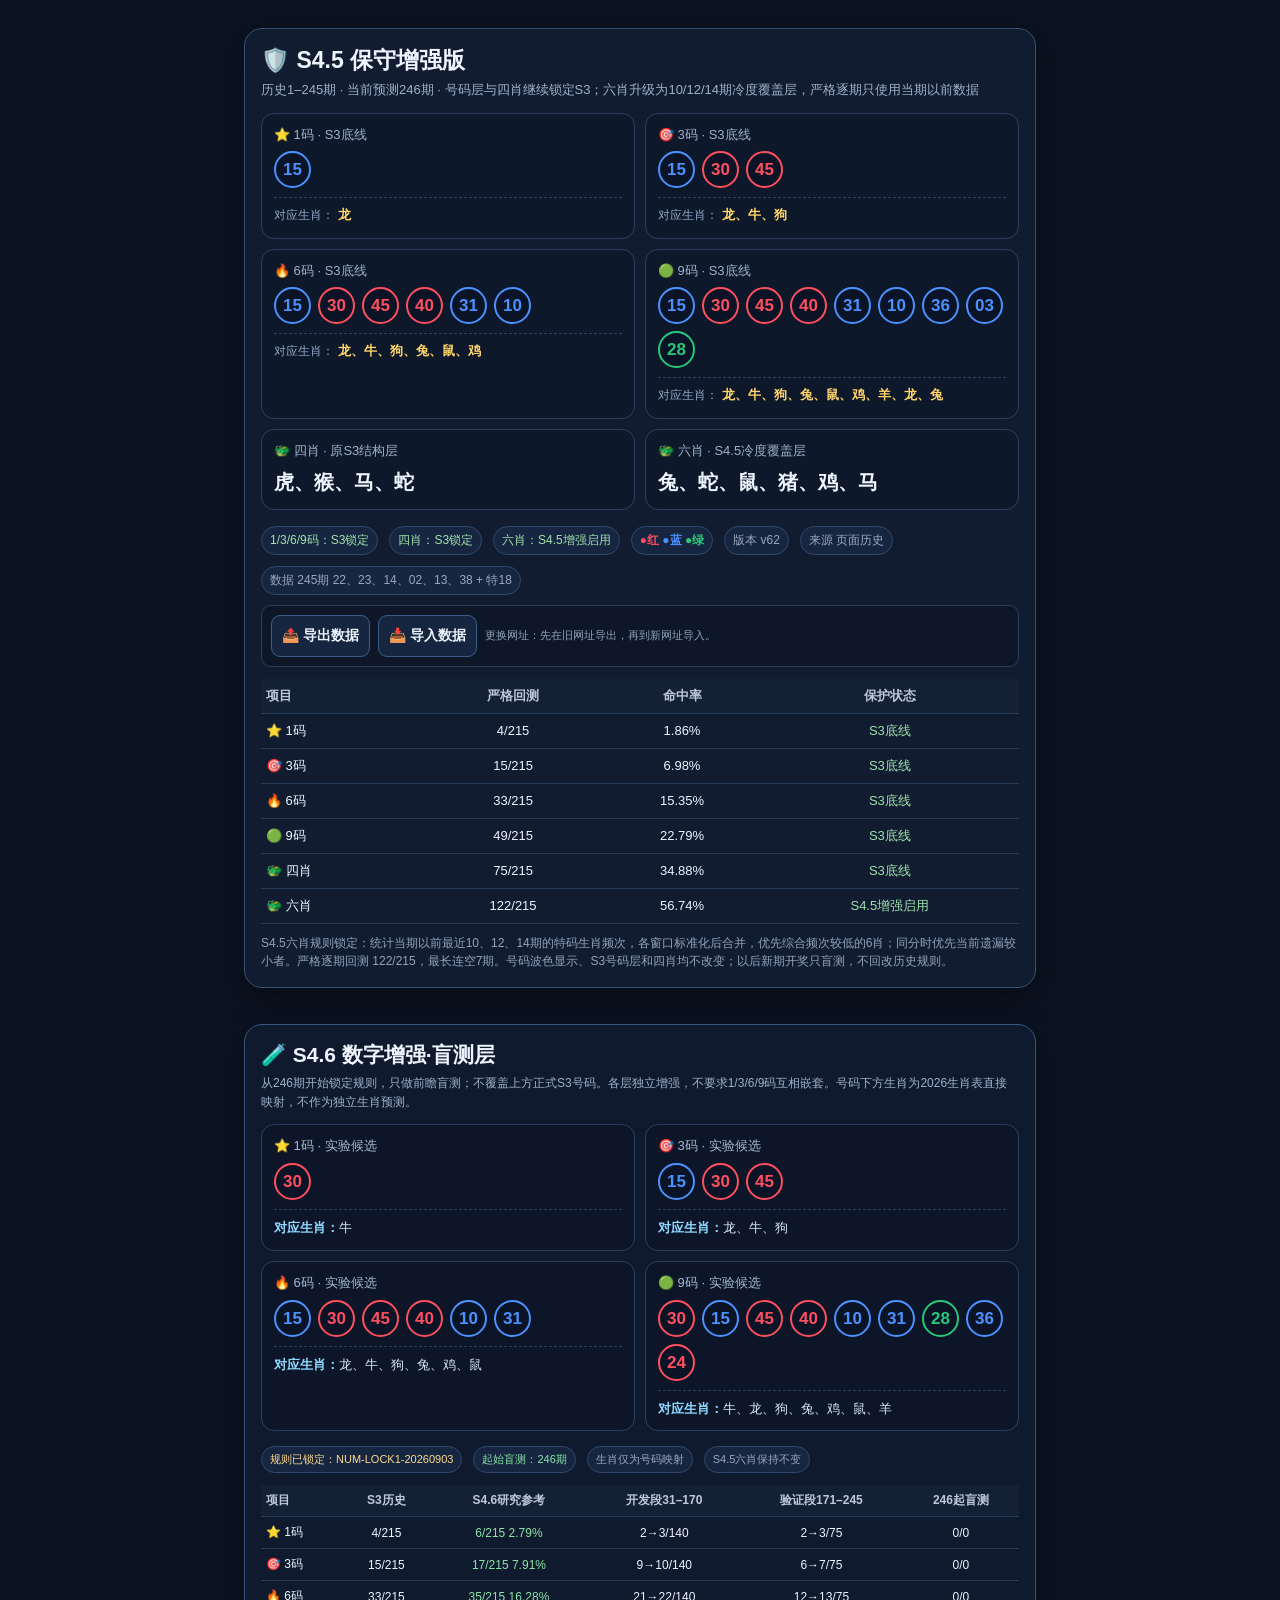
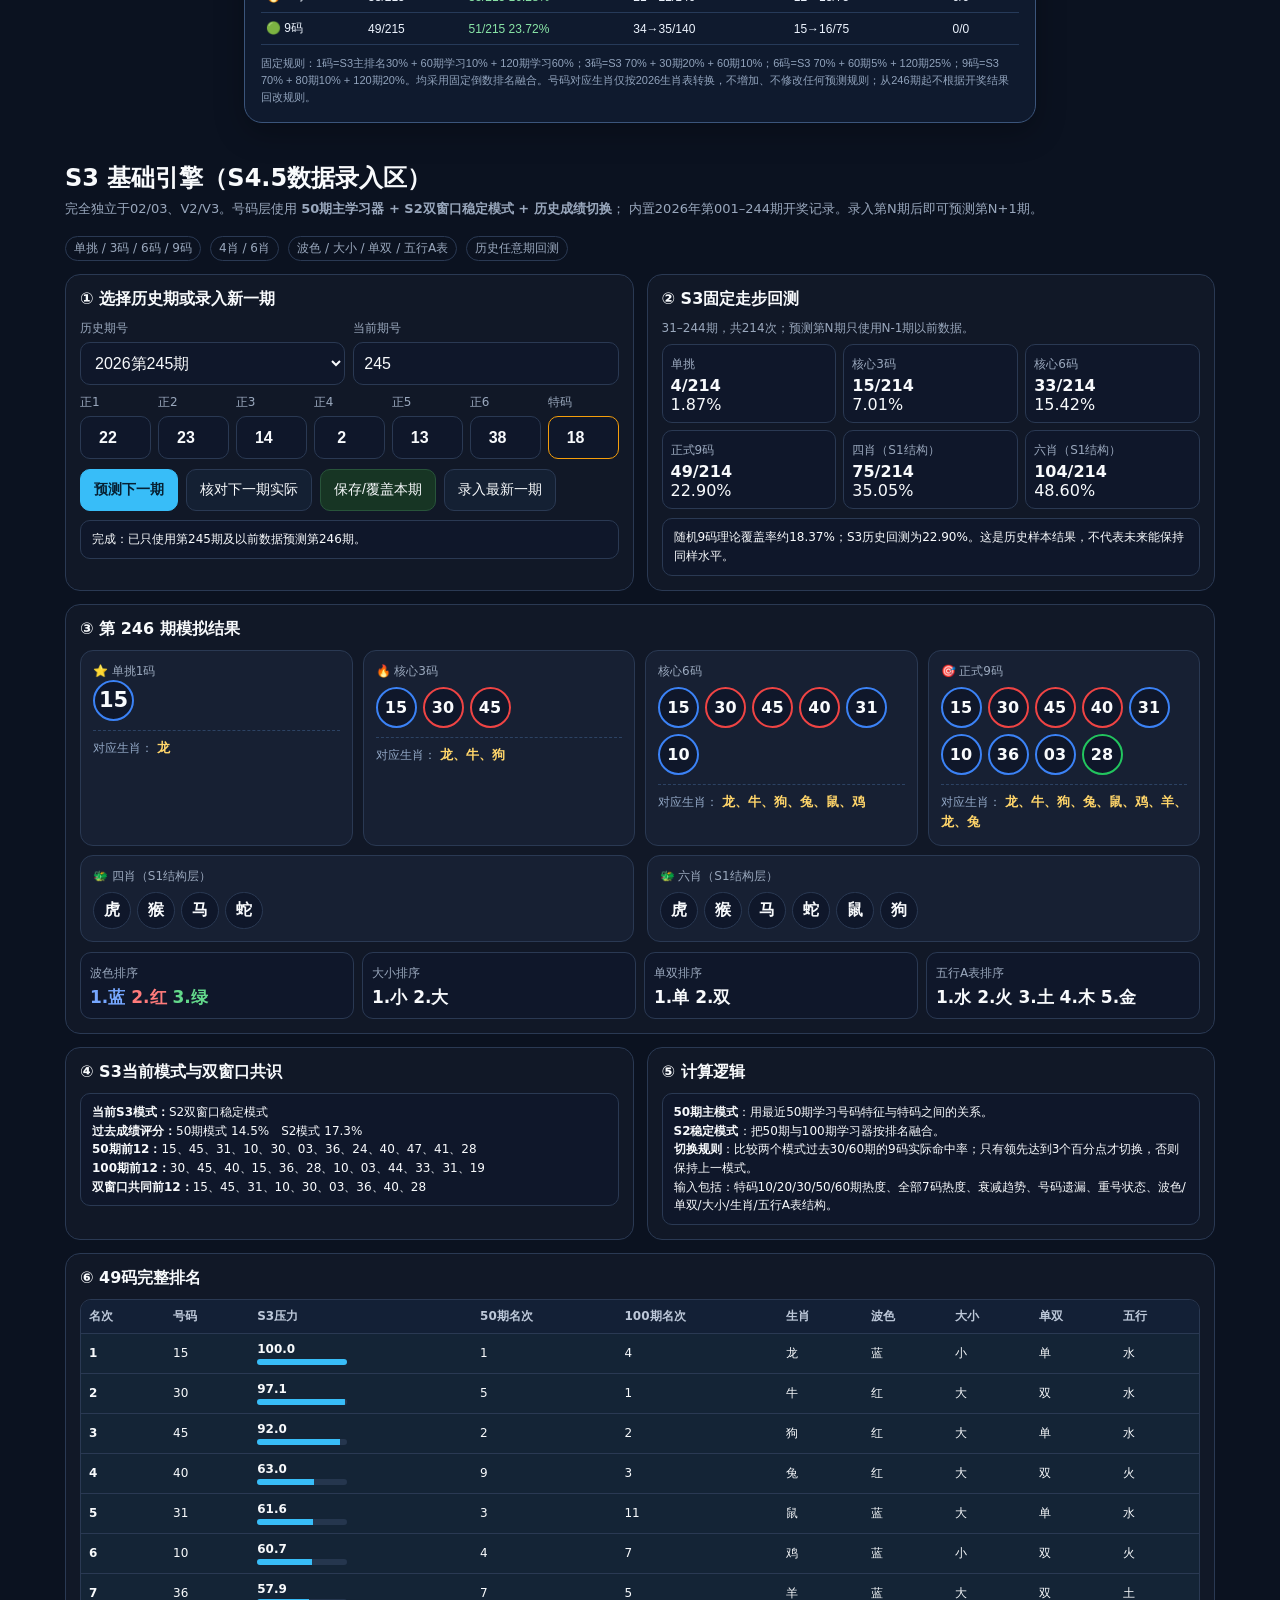
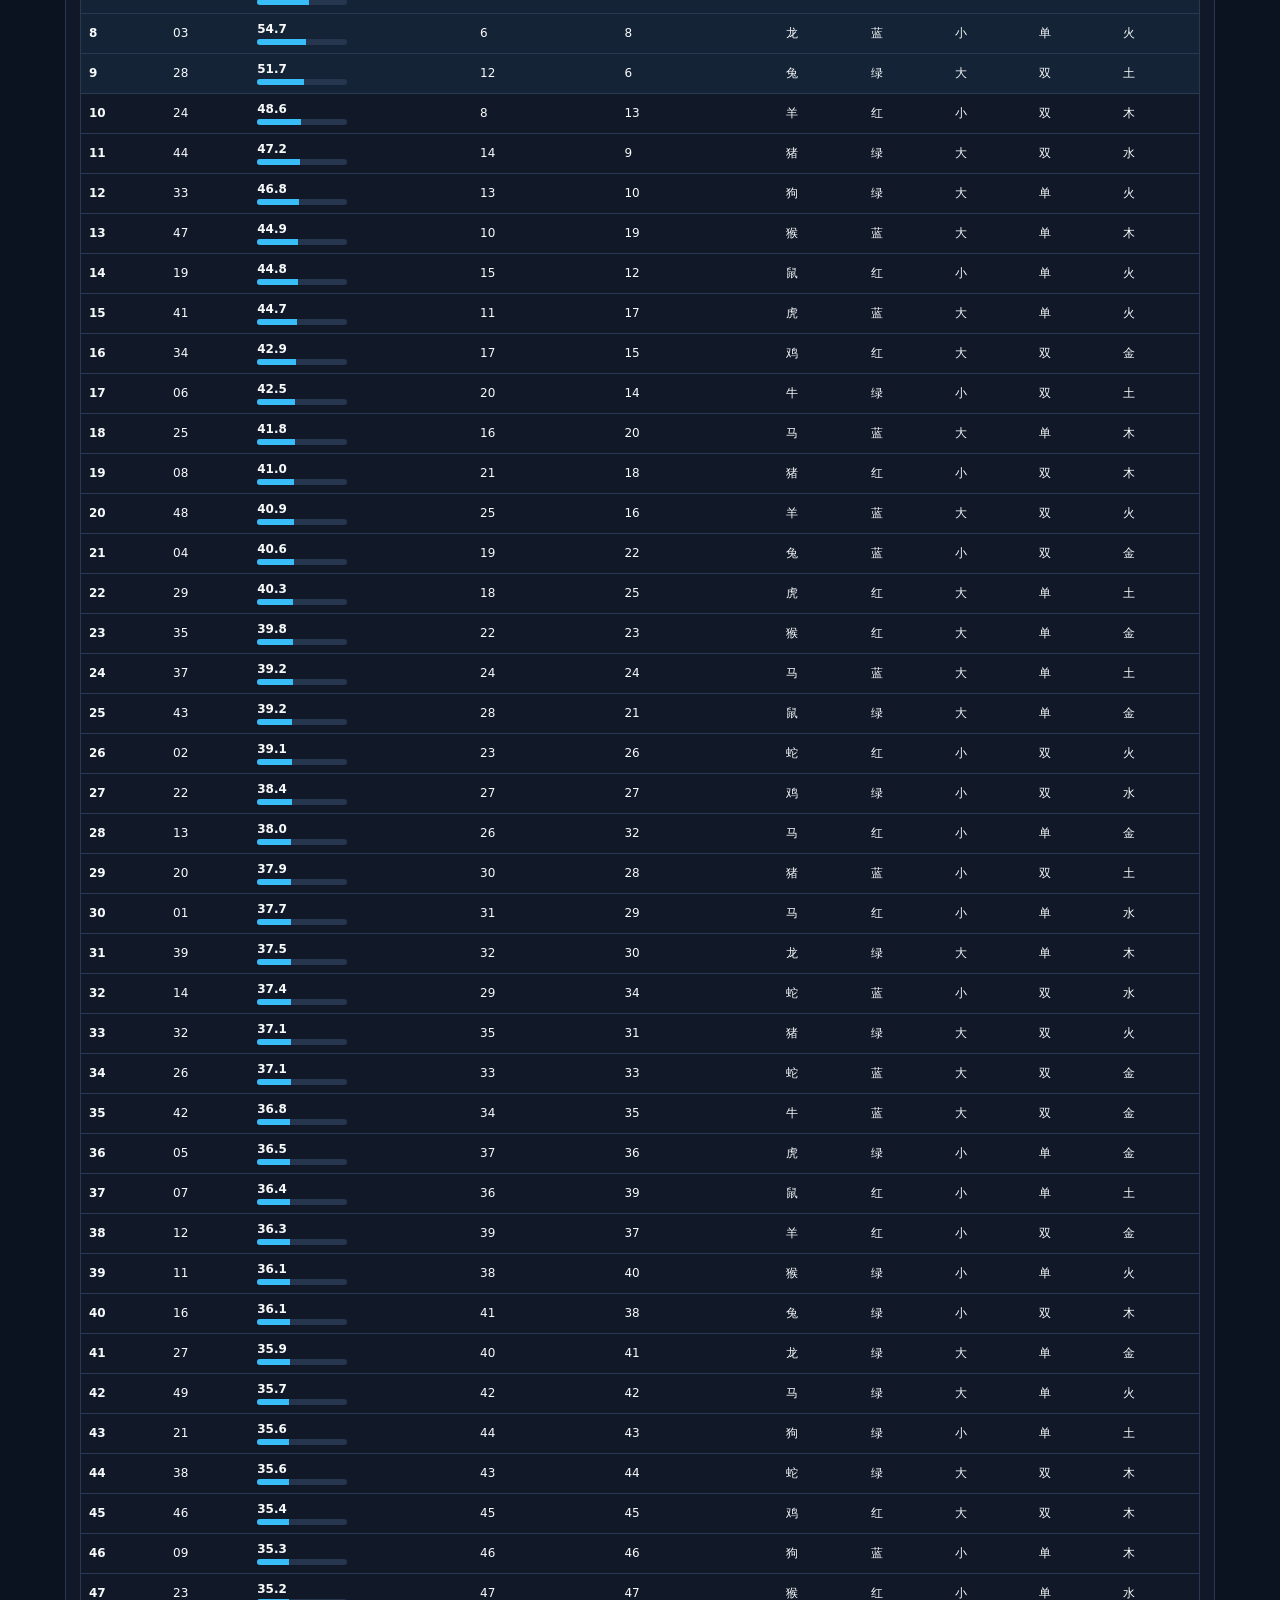
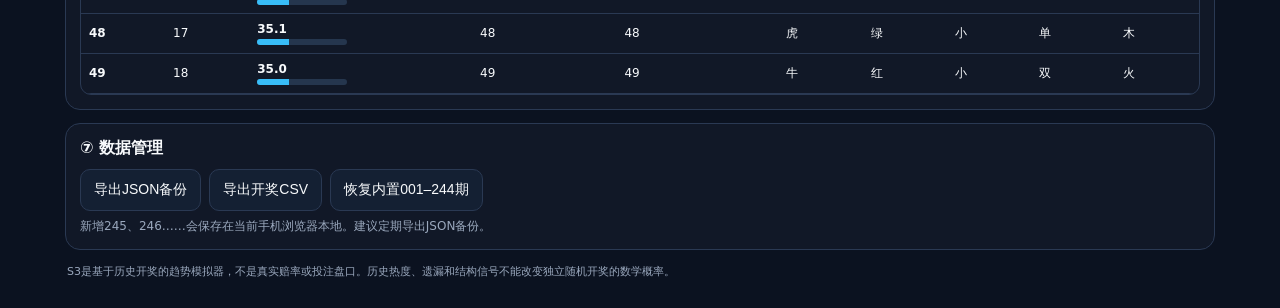
==== index.html @ 06ac4867 "Update index.html" ====
<!doctype html>
<html lang="zh-CN">
<head>
  <meta charset="utf-8">
  <meta name="viewport" content="width=device-width,initial-scale=1,viewport-fit=cover">
  <meta name="theme-color" content="#0b1220">
  <meta name="robots" content="noindex,nofollow,noarchive,nosnippet,noimageindex">
  <meta name="referrer" content="no-referrer">

  <meta http-equiv="Content-Security-Policy"
    content="default-src 'self';
    script-src 'self' 'unsafe-inline' https://cdn.jsdelivr.net;
    connect-src 'self' https://cdn.jsdelivr.net;
    style-src 'self' 'unsafe-inline';
    img-src 'self' data:;
    font-src 'self' data:;
    object-src 'none';
    base-uri 'none';
    form-action 'self';
    upgrade-insecure-requests">

  <title>808 S4.6</title>

  <style>
    body{
      margin:0;
      background:#0b1220;
      color:#fff;
      font-family:-apple-system,system-ui,sans-serif;
      display:grid;
      place-items:center;
      min-height:100vh
    }

    .box{
      text-align:center;
      padding:24px
    }

    small{
      color:#9aa8bd
    }
  </style>
</head>

<body>

<div class="box">
  <b>808 S4.6 正在加载…</b>
  <br>
  <small>S4.5六肖保持锁定；S4.6数字增强层从246期开始独立盲测</small>
</div>

<script>
(async()=>{

  try{

    /* ===== 当前版本 ===== */
    window.__S44_BUILD='v62';


    /* ===== 读取 S3 历史主体 ===== */
    let b64='';

    for(let i=0;i<5;i++){
      b64 += await (
        await fetch('./p'+i+'.txt?v=62')
      ).text();
    }


    const bin=atob(b64.trim());

    const u=new Uint8Array(bin.length);

    for(let i=0;i<bin.length;i++){
      u[i]=bin.charCodeAt(i);
    }


    let html;


    /* ===== 解压主体 ===== */
    if('DecompressionStream' in window){

      const ds=new DecompressionStream('gzip');

      html=await new Response(
        new Blob([u]).stream().pipeThrough(ds)
      ).text();

    }else{

      await new Promise((ok,fail)=>{

        const s=document.createElement('script');

        s.src='https://cdn.jsdelivr.net/npm/pako@2.1.0/dist/pako.min.js';

        s.onload=ok;
        s.onerror=fail;

        document.head.appendChild(s);

      });

      html=new TextDecoder().decode(
        window.pako.ungzip(u)
      );
    }



    /* ===== 修正第245期内置数据 ===== */
    const mark='const BUILTIN = ';

    const a=html.indexOf(mark);

    if(a>=0){

      const b=html.indexOf(';',a);

      if(b>a){

        try{

          let arr=JSON.parse(
            html.slice(
              a+mark.length,
              b
            )
          );


          arr=arr.filter(
            x=>x.period!==245
          );


          arr.push({
            period:245,
            regular:[
              22,
              23,
              14,
              2,
              13,
              38
            ],
            special:18
          });


          arr.sort(
            (x,y)=>x.period-y.period
          );


          html=
            html.slice(
              0,
              a+mark.length
            )
            +
            JSON.stringify(arr)
            +
            html.slice(b);


        }catch(_){}

      }

    }



    /* ===== 安全页面设置 ===== */
    const sec=
      '<meta name="robots" content="noindex,nofollow,noarchive,nosnippet,noimageindex">'
      +
      '<meta name="referrer" content="no-referrer">'
      +
      '<meta http-equiv="Content-Security-Policy" content="default-src \'self\'; script-src \'self\' \'unsafe-inline\' https://cdn.jsdelivr.net; connect-src \'self\' https://cdn.jsdelivr.net; style-src \'self\' \'unsafe-inline\'; img-src \'self\' data:; font-src \'self\' data:; object-src \'none\'; base-uri \'none\'; form-action \'self\'; upgrade-insecure-requests">';


    html=html.replace(
      /<head([^>]*)>/i,
      '<head$1>'+sec
    );



    /* ===== 本地数据版本 ===== */
    html=html.replaceAll(
      'standalone_s3_draws_v1',
      'standalone_s3_draws_v2'
    );



    /* ===== 网页标题 ===== */
    html=html.replace(
      /<title>[^<]*<\/title>/i,
      '<title>808 S4.6</title>'
    );



    /* ===== 加载 S4 系列模块 ===== */

    let core=await (
      await fetch('./s42.js?v=62')
    ).text();


    core=core.replace(
      'setTimeout(render,450);setInterval(watch,1800);',
      ''
    );


    const addon43=await (
      await fetch('./s43.js?v=62')
    ).text();


    const addonState=await (
      await fetch('./s44state.js?v=62')
    ).text();


    const addon44=await (
      await fetch('./s44simple.js?v=62')
    ).text();


    const addon45=await (
      await fetch('./s45.js?v=62')
    ).text();


    const addon46=await (
      await fetch('./s46.js?v=62')
    ).text();


    const addonM=await (
      await fetch('./runtime-migrate.js?v=62')
    ).text();


    const addonTitle=await (
      await fetch('./title808.js?v=62')
    ).text();



    /* ===== 注入 S4.3 / S4.4 / S4.5 / S4.6 ===== */
    const cj=core.lastIndexOf('})();');

    if(cj<0){
      throw new Error(
        '找不到S4核心结束位置'
      );
    }


    core=
      core.slice(0,cj)
      +
      '\n'
      +
      addon43
      +
      '\n'
      +
      addonState
      +
      '\n'
      +
      addon44
      +
      '\n'
      +
      addon45
      +
      '\n'
      +
      addon46
      +
      '\n'
      +
      addonM
      +
      '\n'
      +
      addonTitle
      +
      '\n'
      +
      core.slice(cj);



    /* ===== 注入到 S3 主体 ===== */
    const cut=html.lastIndexOf('})();');

    if(cut<0){
      throw new Error(
        '找不到S3计算核心结束位置'
      );
    }


    html=
      html.slice(0,cut)
      +
      '\n'
      +
      core
      +
      '\n'
      +
      html.slice(cut);



    /* ===== 打开最终页面 ===== */
    document.open();

    document.write(html);

    document.close();



  }catch(e){

    document.body.innerHTML=
      '<div class="box">'
      +
      '<b>加载失败</b>'
      +
      '<br>'
      +
      '<small>'
      +
      e.message
      +
      '</small>'
      +
      '</div>';

  }

})();
</script>

</body>
</html>
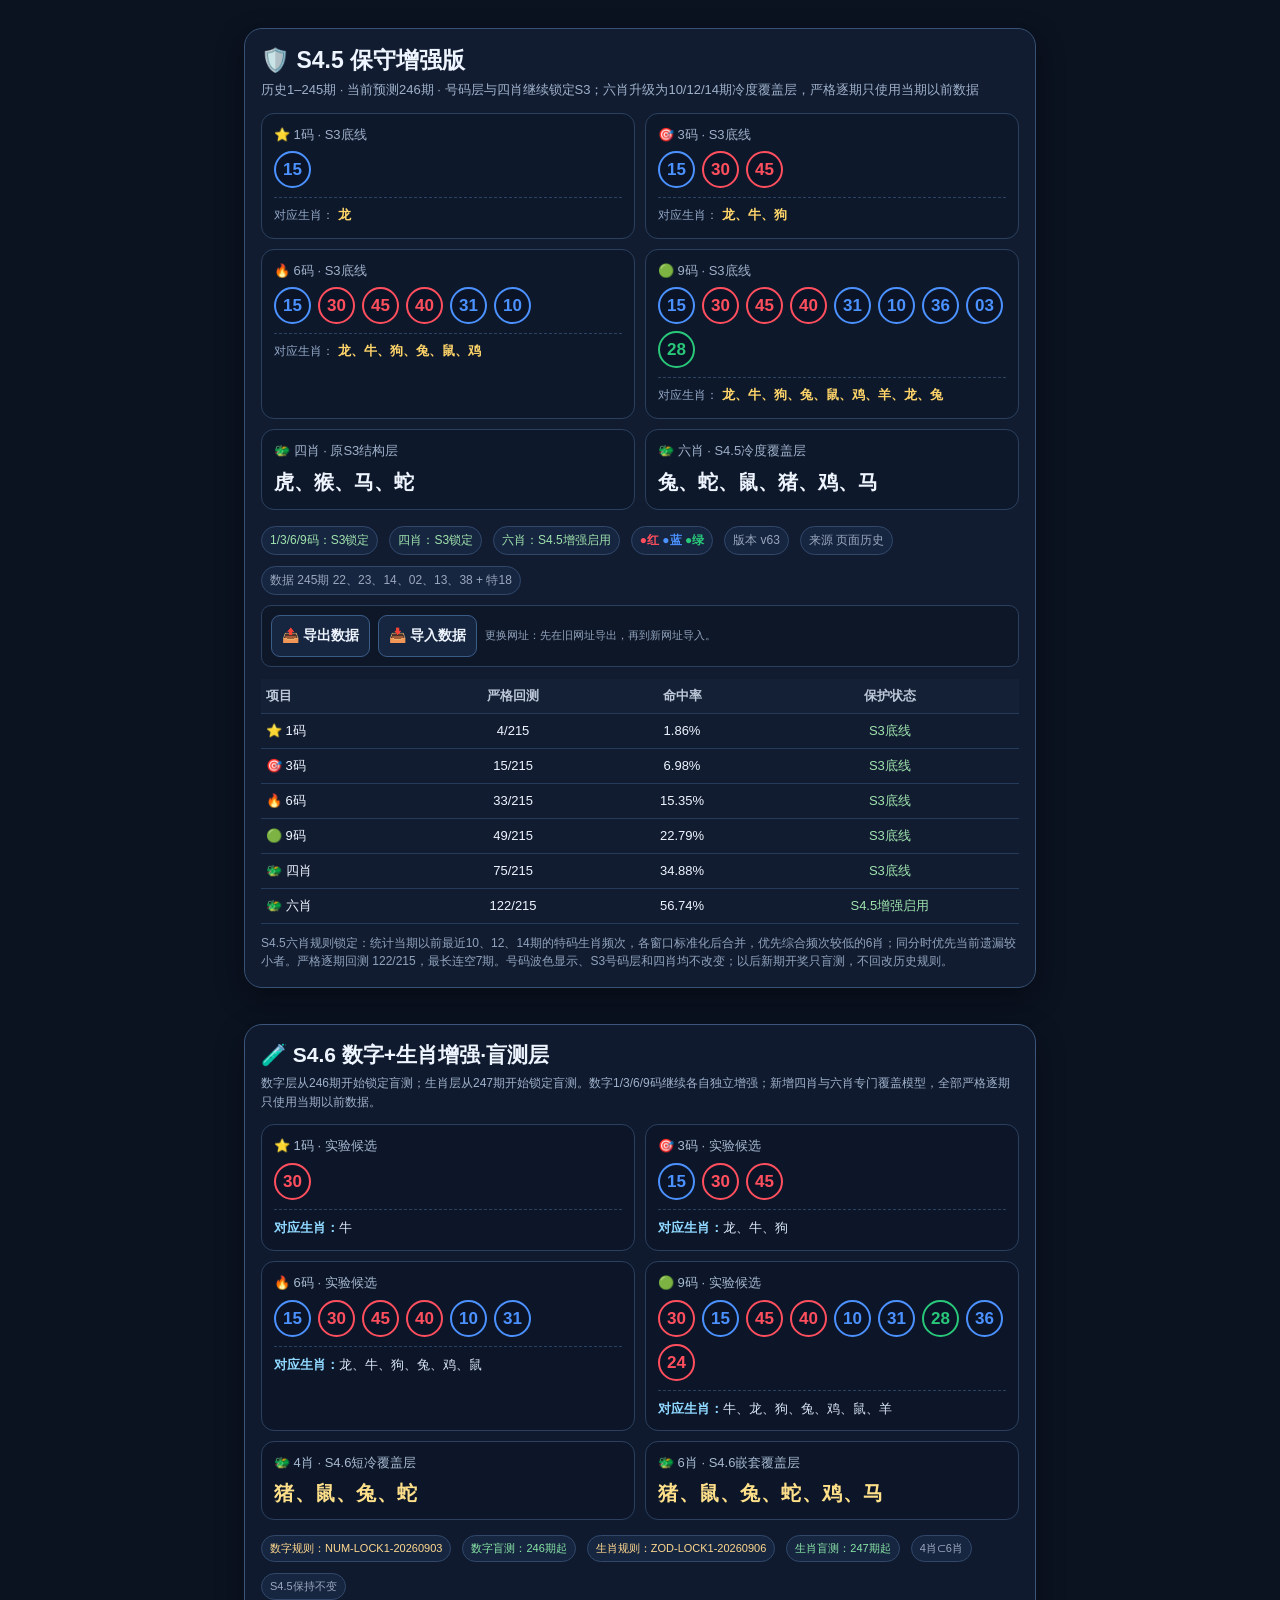
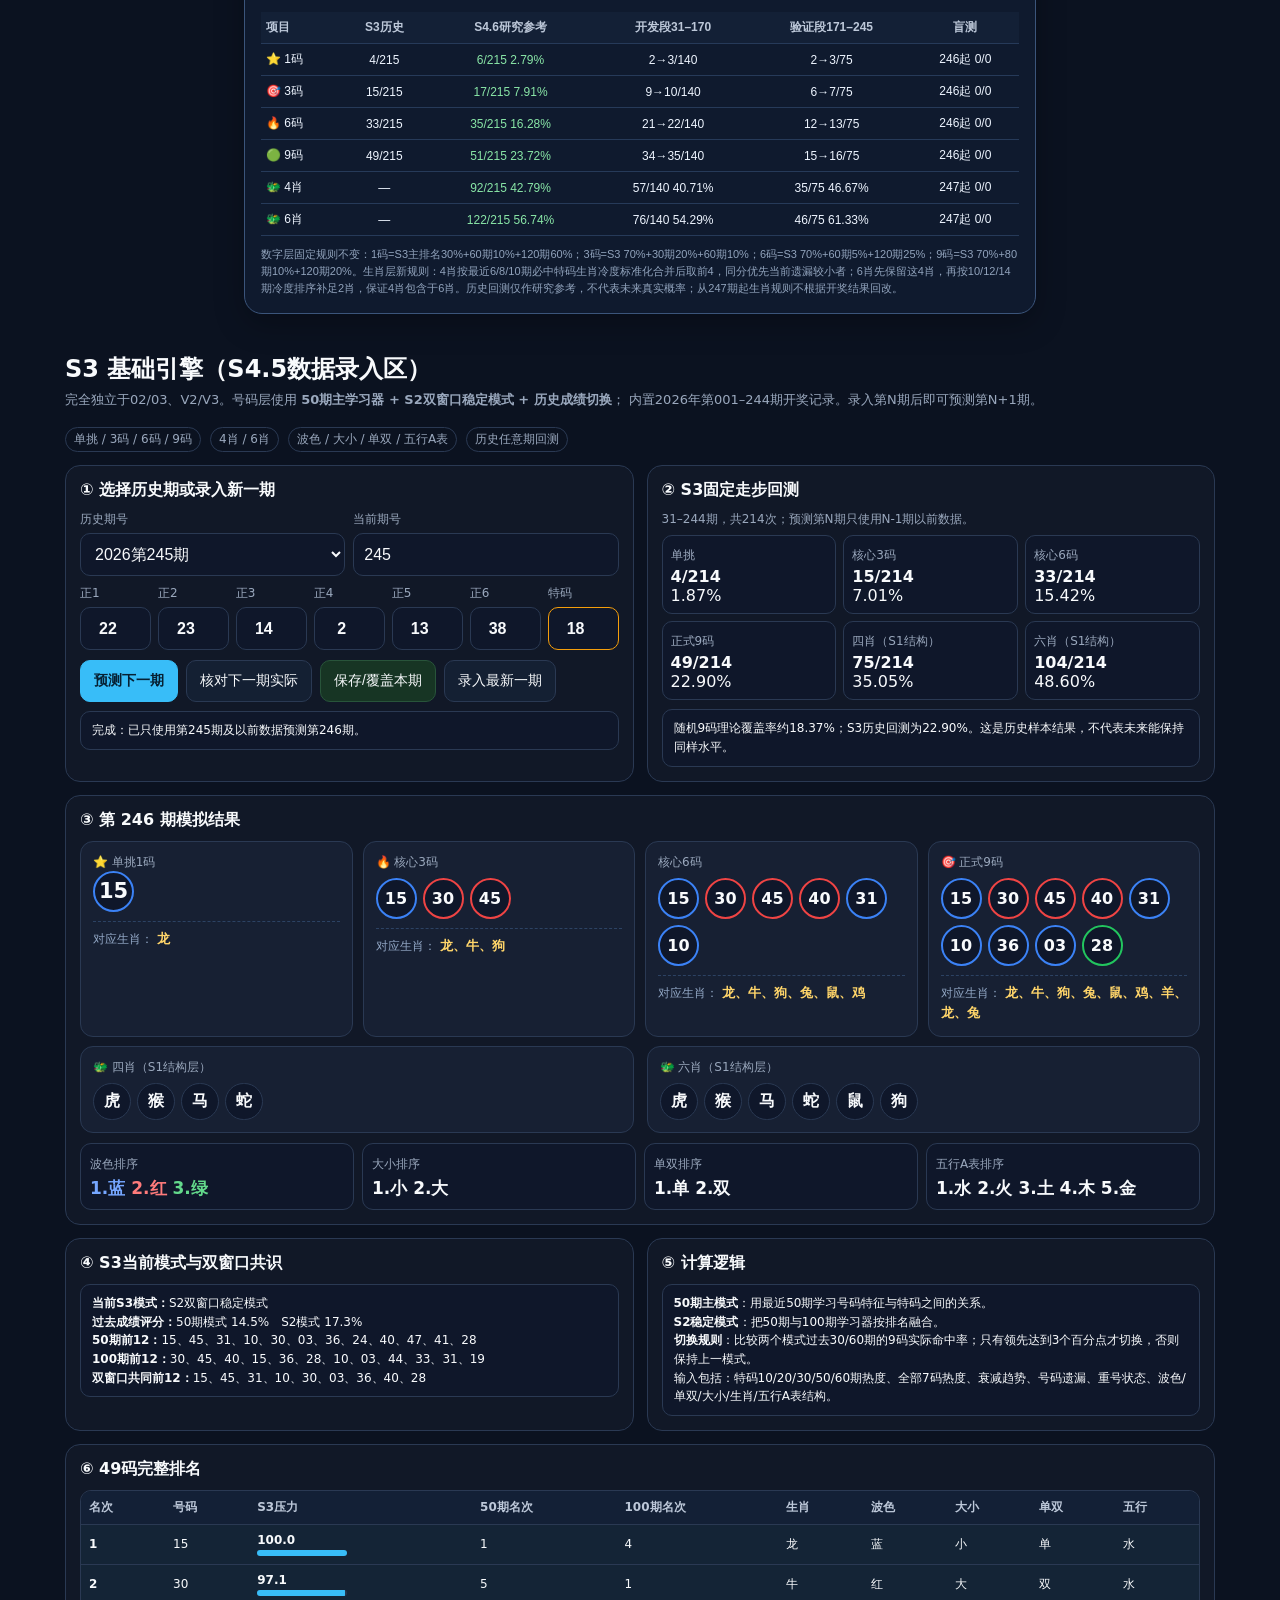
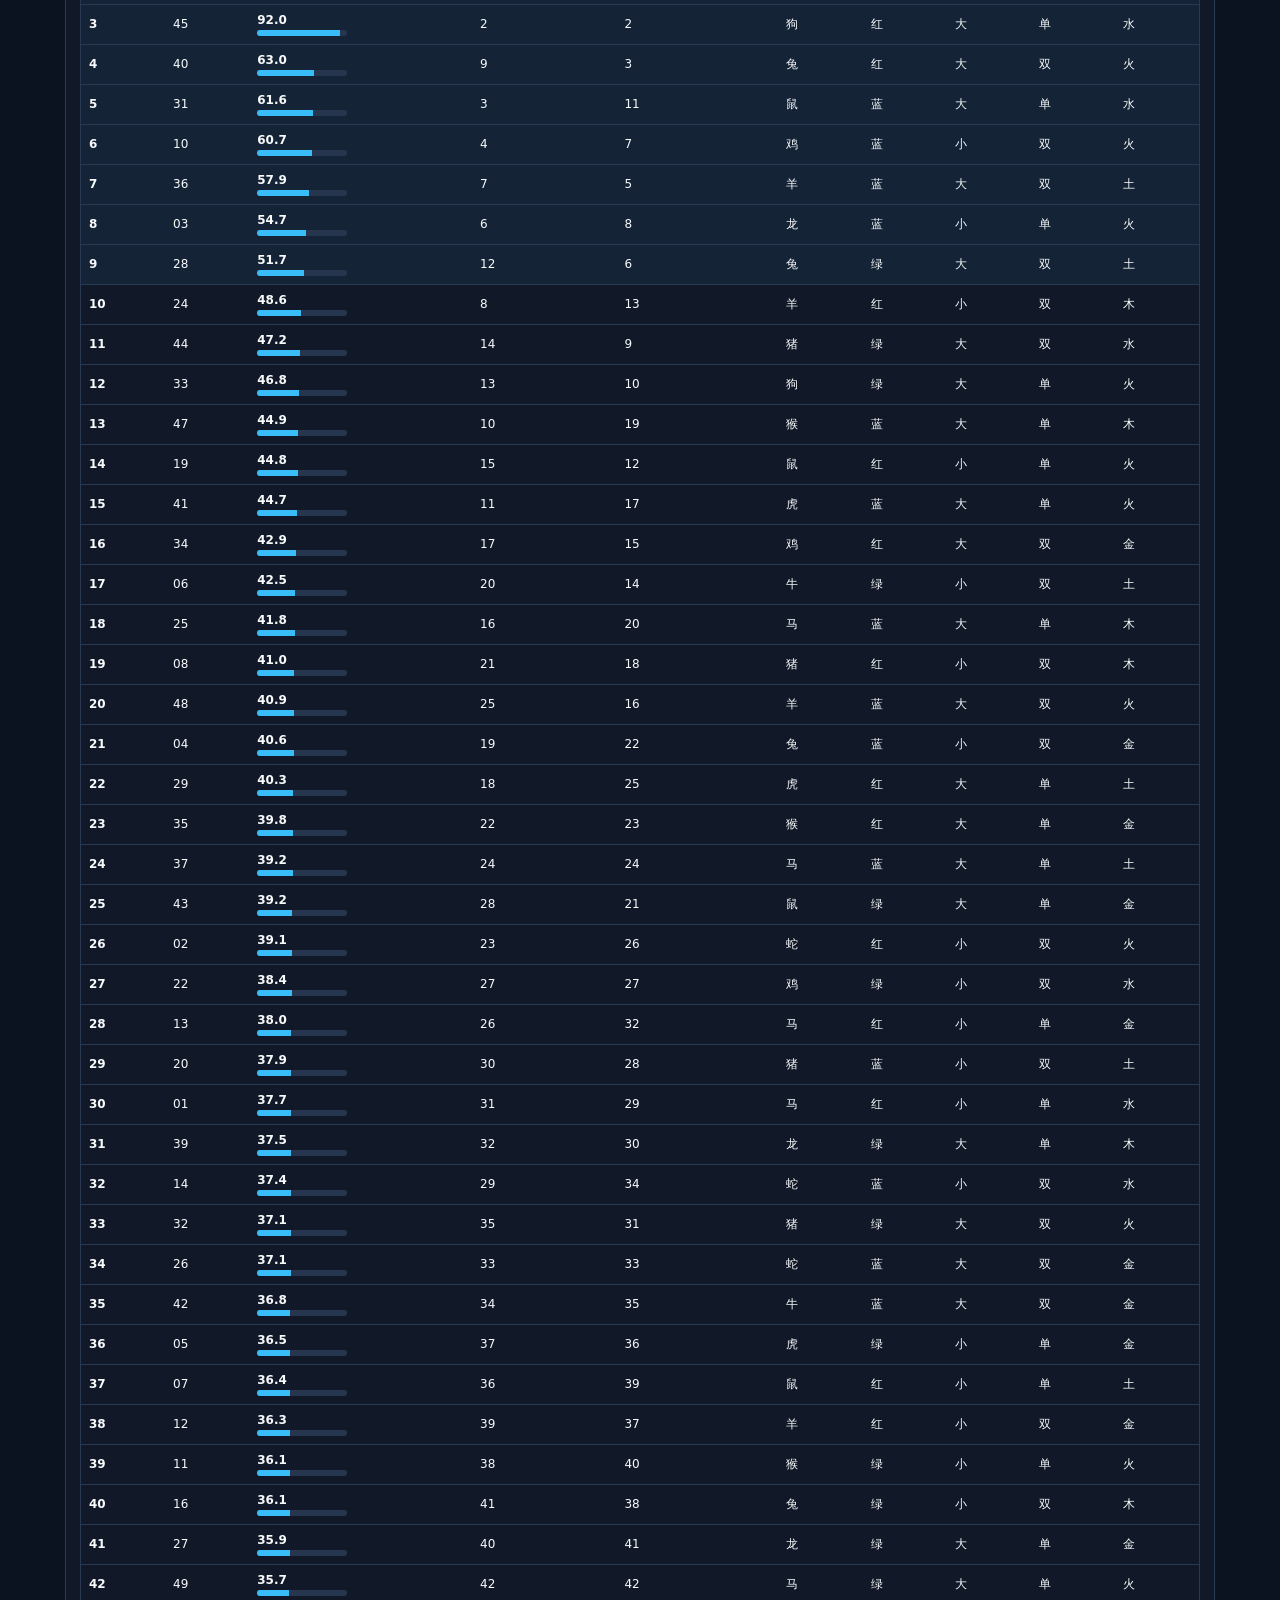
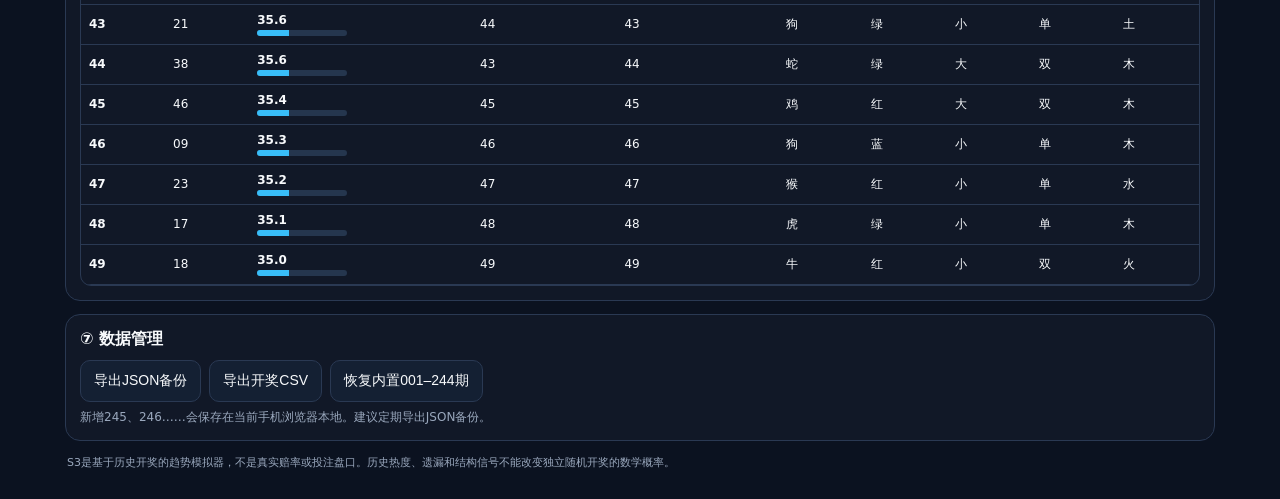
==== commit 65474733: "升级v63启用S4.6四肖六肖模型" ====
--- a/index.html
+++ b/index.html
@@ -1,363 +1,9 @@
-<!doctype html>
-<html lang="zh-CN">
-<head>
-  <meta charset="utf-8">
-  <meta name="viewport" content="width=device-width,initial-scale=1,viewport-fit=cover">
-  <meta name="theme-color" content="#0b1220">
-  <meta name="robots" content="noindex,nofollow,noarchive,nosnippet,noimageindex">
-  <meta name="referrer" content="no-referrer">
-
-  <meta http-equiv="Content-Security-Policy"
-    content="default-src 'self';
-    script-src 'self' 'unsafe-inline' https://cdn.jsdelivr.net;
-    connect-src 'self' https://cdn.jsdelivr.net;
-    style-src 'self' 'unsafe-inline';
-    img-src 'self' data:;
-    font-src 'self' data:;
-    object-src 'none';
-    base-uri 'none';
-    form-action 'self';
-    upgrade-insecure-requests">
-
-  <title>808 S4.6</title>
-
-  <style>
-    body{
-      margin:0;
-      background:#0b1220;
-      color:#fff;
-      font-family:-apple-system,system-ui,sans-serif;
-      display:grid;
-      place-items:center;
-      min-height:100vh
-    }
-
-    .box{
-      text-align:center;
-      padding:24px
-    }
-
-    small{
-      color:#9aa8bd
-    }
-  </style>
-</head>
-
-<body>
-
-<div class="box">
-  <b>808 S4.6 正在加载…</b>
-  <br>
-  <small>S4.5六肖保持锁定；S4.6数字增强层从246期开始独立盲测</small>
-</div>
-
-<script>
-(async()=>{
-
-  try{
-
-    /* ===== 当前版本 ===== */
-    window.__S44_BUILD='v62';
-
-
-    /* ===== 读取 S3 历史主体 ===== */
-    let b64='';
-
-    for(let i=0;i<5;i++){
-      b64 += await (
-        await fetch('./p'+i+'.txt?v=62')
-      ).text();
-    }
-
-
-    const bin=atob(b64.trim());
-
-    const u=new Uint8Array(bin.length);
-
-    for(let i=0;i<bin.length;i++){
-      u[i]=bin.charCodeAt(i);
-    }
-
-
-    let html;
-
-
-    /* ===== 解压主体 ===== */
-    if('DecompressionStream' in window){
-
-      const ds=new DecompressionStream('gzip');
-
-      html=await new Response(
-        new Blob([u]).stream().pipeThrough(ds)
-      ).text();
-
-    }else{
-
-      await new Promise((ok,fail)=>{
-
-        const s=document.createElement('script');
-
-        s.src='https://cdn.jsdelivr.net/npm/pako@2.1.0/dist/pako.min.js';
-
-        s.onload=ok;
-        s.onerror=fail;
-
-        document.head.appendChild(s);
-
-      });
-
-      html=new TextDecoder().decode(
-        window.pako.ungzip(u)
-      );
-    }
-
-
-
-    /* ===== 修正第245期内置数据 ===== */
-    const mark='const BUILTIN = ';
-
-    const a=html.indexOf(mark);
-
-    if(a>=0){
-
-      const b=html.indexOf(';',a);
-
-      if(b>a){
-
-        try{
-
-          let arr=JSON.parse(
-            html.slice(
-              a+mark.length,
-              b
-            )
-          );
-
-
-          arr=arr.filter(
-            x=>x.period!==245
-          );
-
-
-          arr.push({
-            period:245,
-            regular:[
-              22,
-              23,
-              14,
-              2,
-              13,
-              38
-            ],
-            special:18
-          });
-
-
-          arr.sort(
-            (x,y)=>x.period-y.period
-          );
-
-
-          html=
-            html.slice(
-              0,
-              a+mark.length
-            )
-            +
-            JSON.stringify(arr)
-            +
-            html.slice(b);
-
-
-        }catch(_){}
-
-      }
-
-    }
-
-
-
-    /* ===== 安全页面设置 ===== */
-    const sec=
-      '<meta name="robots" content="noindex,nofollow,noarchive,nosnippet,noimageindex">'
-      +
-      '<meta name="referrer" content="no-referrer">'
-      +
-      '<meta http-equiv="Content-Security-Policy" content="default-src \'self\'; script-src \'self\' \'unsafe-inline\' https://cdn.jsdelivr.net; connect-src \'self\' https://cdn.jsdelivr.net; style-src \'self\' \'unsafe-inline\'; img-src \'self\' data:; font-src \'self\' data:; object-src \'none\'; base-uri \'none\'; form-action \'self\'; upgrade-insecure-requests">';
-
-
-    html=html.replace(
-      /<head([^>]*)>/i,
-      '<head$1>'+sec
-    );
-
-
-
-    /* ===== 本地数据版本 ===== */
-    html=html.replaceAll(
-      'standalone_s3_draws_v1',
-      'standalone_s3_draws_v2'
-    );
-
-
-
-    /* ===== 网页标题 ===== */
-    html=html.replace(
-      /<title>[^<]*<\/title>/i,
-      '<title>808 S4.6</title>'
-    );
-
-
-
-    /* ===== 加载 S4 系列模块 ===== */
-
-    let core=await (
-      await fetch('./s42.js?v=62')
-    ).text();
-
-
-    core=core.replace(
-      'setTimeout(render,450);setInterval(watch,1800);',
-      ''
-    );
-
-
-    const addon43=await (
-      await fetch('./s43.js?v=62')
-    ).text();
-
-
-    const addonState=await (
-      await fetch('./s44state.js?v=62')
-    ).text();
-
-
-    const addon44=await (
-      await fetch('./s44simple.js?v=62')
-    ).text();
-
-
-    const addon45=await (
-      await fetch('./s45.js?v=62')
-    ).text();
-
-
-    const addon46=await (
-      await fetch('./s46.js?v=62')
-    ).text();
-
-
-    const addonM=await (
-      await fetch('./runtime-migrate.js?v=62')
-    ).text();
-
-
-    const addonTitle=await (
-      await fetch('./title808.js?v=62')
-    ).text();
-
-
-
-    /* ===== 注入 S4.3 / S4.4 / S4.5 / S4.6 ===== */
-    const cj=core.lastIndexOf('})();');
-
-    if(cj<0){
-      throw new Error(
-        '找不到S4核心结束位置'
-      );
-    }
-
-
-    core=
-      core.slice(0,cj)
-      +
-      '\n'
-      +
-      addon43
-      +
-      '\n'
-      +
-      addonState
-      +
-      '\n'
-      +
-      addon44
-      +
-      '\n'
-      +
-      addon45
-      +
-      '\n'
-      +
-      addon46
-      +
-      '\n'
-      +
-      addonM
-      +
-      '\n'
-      +
-      addonTitle
-      +
-      '\n'
-      +
-      core.slice(cj);
-
-
-
-    /* ===== 注入到 S3 主体 ===== */
-    const cut=html.lastIndexOf('})();');
-
-    if(cut<0){
-      throw new Error(
-        '找不到S3计算核心结束位置'
-      );
-    }
-
-
-    html=
-      html.slice(0,cut)
-      +
-      '\n'
-      +
-      core
-      +
-      '\n'
-      +
-      html.slice(cut);
-
-
-
-    /* ===== 打开最终页面 ===== */
-    document.open();
-
-    document.write(html);
-
-    document.close();
-
-
-
-  }catch(e){
-
-    document.body.innerHTML=
-      '<div class="box">'
-      +
-      '<b>加载失败</b>'
-      +
-      '<br>'
-      +
-      '<small>'
-      +
-      e.message
-      +
-      '</small>'
-      +
-      '</div>';
-
-  }
-
-})();
-</script>
-
-</body>
-</html>
+<!doctype html><html lang="zh-CN"><head><meta charset="utf-8"><meta name="viewport" content="width=device-width,initial-scale=1,viewport-fit=cover"><meta name="theme-color" content="#0b1220"><meta name="robots" content="noindex,nofollow,noarchive,nosnippet,noimageindex"><meta name="referrer" content="no-referrer"><meta http-equiv="Content-Security-Policy" content="default-src 'self'; script-src 'self' 'unsafe-inline' https://cdn.jsdelivr.net; connect-src 'self' https://cdn.jsdelivr.net; style-src 'self' 'unsafe-inline'; img-src 'self' data:; font-src 'self' data:; object-src 'none'; base-uri 'none'; form-action 'self'; upgrade-insecure-requests"><title>808 S4.6</title><style>body{margin:0;background:#0b1220;color:#fff;font-family:-apple-system,system-ui,sans-serif;display:grid;place-items:center;min-height:100vh}.box{text-align:center;padding:24px}small{color:#9aa8bd}</style></head><body><div class="box"><b>808 S4.6 正在加载…</b><br><small>S4.5保持锁定；S4.6数字层与生肖层独立盲测</small></div><script>
+(async()=>{try{window.__S44_BUILD='v63';
+let b64='';for(let i=0;i<5;i++)b64+=await (await fetch('./p'+i+'.txt?v=63')).text();const bin=atob(b64.trim()),u=new Uint8Array(bin.length);for(let i=0;i<bin.length;i++)u[i]=bin.charCodeAt(i);let html;if('DecompressionStream'in window){const ds=new DecompressionStream('gzip');html=await new Response(new Blob([u]).stream().pipeThrough(ds)).text();}else{await new Promise((ok,fail)=>{const s=document.createElement('script');s.src='https://cdn.jsdelivr.net/npm/pako@2.1.0/dist/pako.min.js';s.onload=ok;s.onerror=fail;document.head.appendChild(s)});html=new TextDecoder().decode(window.pako.ungzip(u));}
+const mark='const BUILTIN = ';const a=html.indexOf(mark);if(a>=0){const b=html.indexOf(';',a);if(b>a){try{let arr=JSON.parse(html.slice(a+mark.length,b));arr=arr.filter(x=>x.period!==245);arr.push({period:245,regular:[22,23,14,2,13,38],special:18});arr.sort((x,y)=>x.period-y.period);html=html.slice(0,a+mark.length)+JSON.stringify(arr)+html.slice(b);}catch(_){}}}
+const sec='<meta name="robots" content="noindex,nofollow,noarchive,nosnippet,noimageindex"><meta name="referrer" content="no-referrer"><meta http-equiv="Content-Security-Policy" content="default-src \'self\'; script-src \'self\' \'unsafe-inline\' https://cdn.jsdelivr.net; connect-src \'self\' https://cdn.jsdelivr.net; style-src \'self\' \'unsafe-inline\'; img-src \'self\' data:; font-src \'self\' data:; object-src \'none\'; base-uri \'none\'; form-action \'self\'; upgrade-insecure-requests">';html=html.replace(/<head([^>]*)>/i,'<head$1>'+sec);
+html=html.replaceAll('standalone_s3_draws_v1','standalone_s3_draws_v2');html=html.replace(/<title>[^<]*<\/title>/i,'<title>808 S4.6</title>');
+let core=await (await fetch('./s42.js?v=63')).text();core=core.replace('setTimeout(render,450);setInterval(watch,1800);','');const addon43=await (await fetch('./s43.js?v=63')).text();const addonState=await (await fetch('./s44state.js?v=63')).text();const addon44=await (await fetch('./s44simple.js?v=63')).text();const addon45=await (await fetch('./s45.js?v=63')).text();const addon46=await (await fetch('./s46.js?v=63')).text();const addonM=await (await fetch('./runtime-migrate.js?v=63')).text();const addonTitle=await (await fetch('./title808.js?v=63')).text();const cj=core.lastIndexOf('})();');if(cj<0)throw new Error('找不到S4核心结束位置');core=core.slice(0,cj)+'\n'+addon43+'\n'+addonState+'\n'+addon44+'\n'+addon45+'\n'+addon46+'\n'+addonM+'\n'+addonTitle+'\n'+core.slice(cj);const cut=html.lastIndexOf('})();');if(cut<0)throw new Error('找不到S3计算核心结束位置');html=html.slice(0,cut)+'\n'+core+'\n'+html.slice(cut);
+document.open();document.write(html);document.close();}catch(e){document.body.innerHTML='<div class="box"><b>加载失败</b><br><small>'+e.message+'</small></div>'}})();
+</script></body></html>
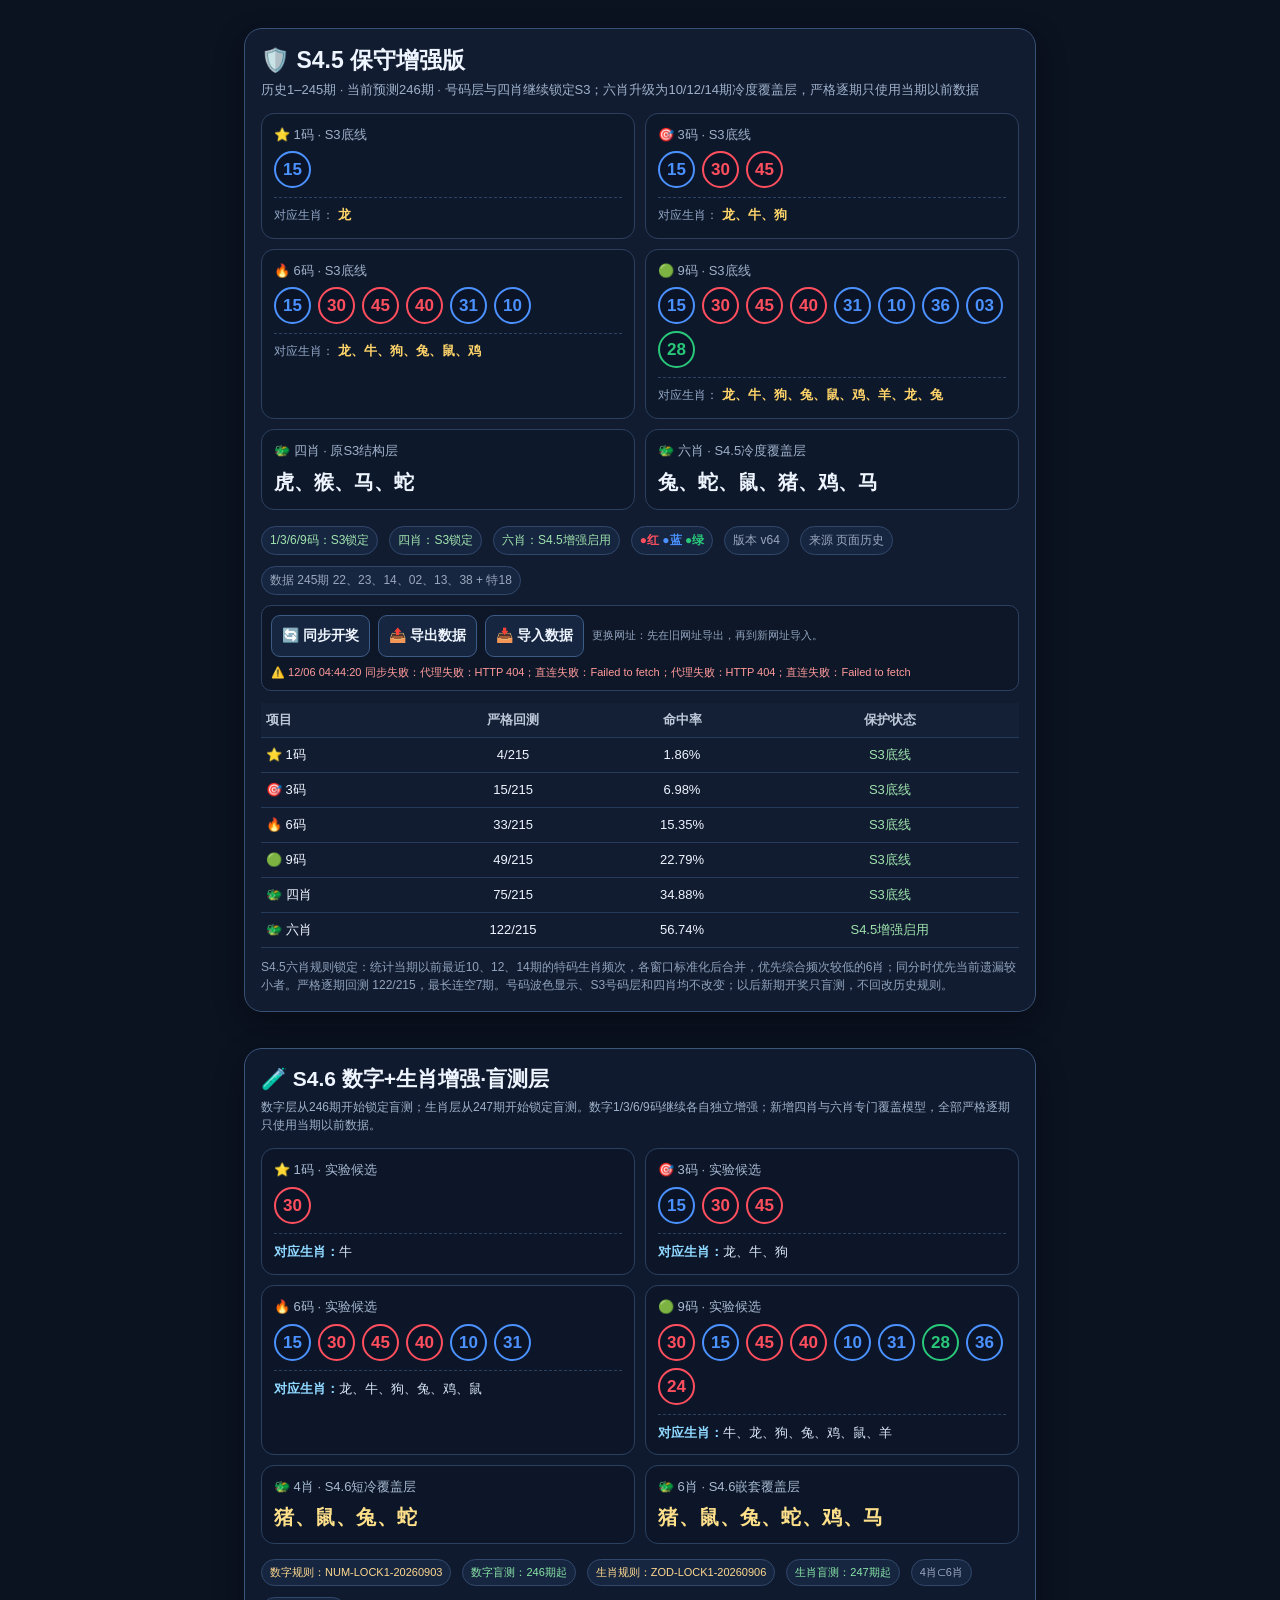
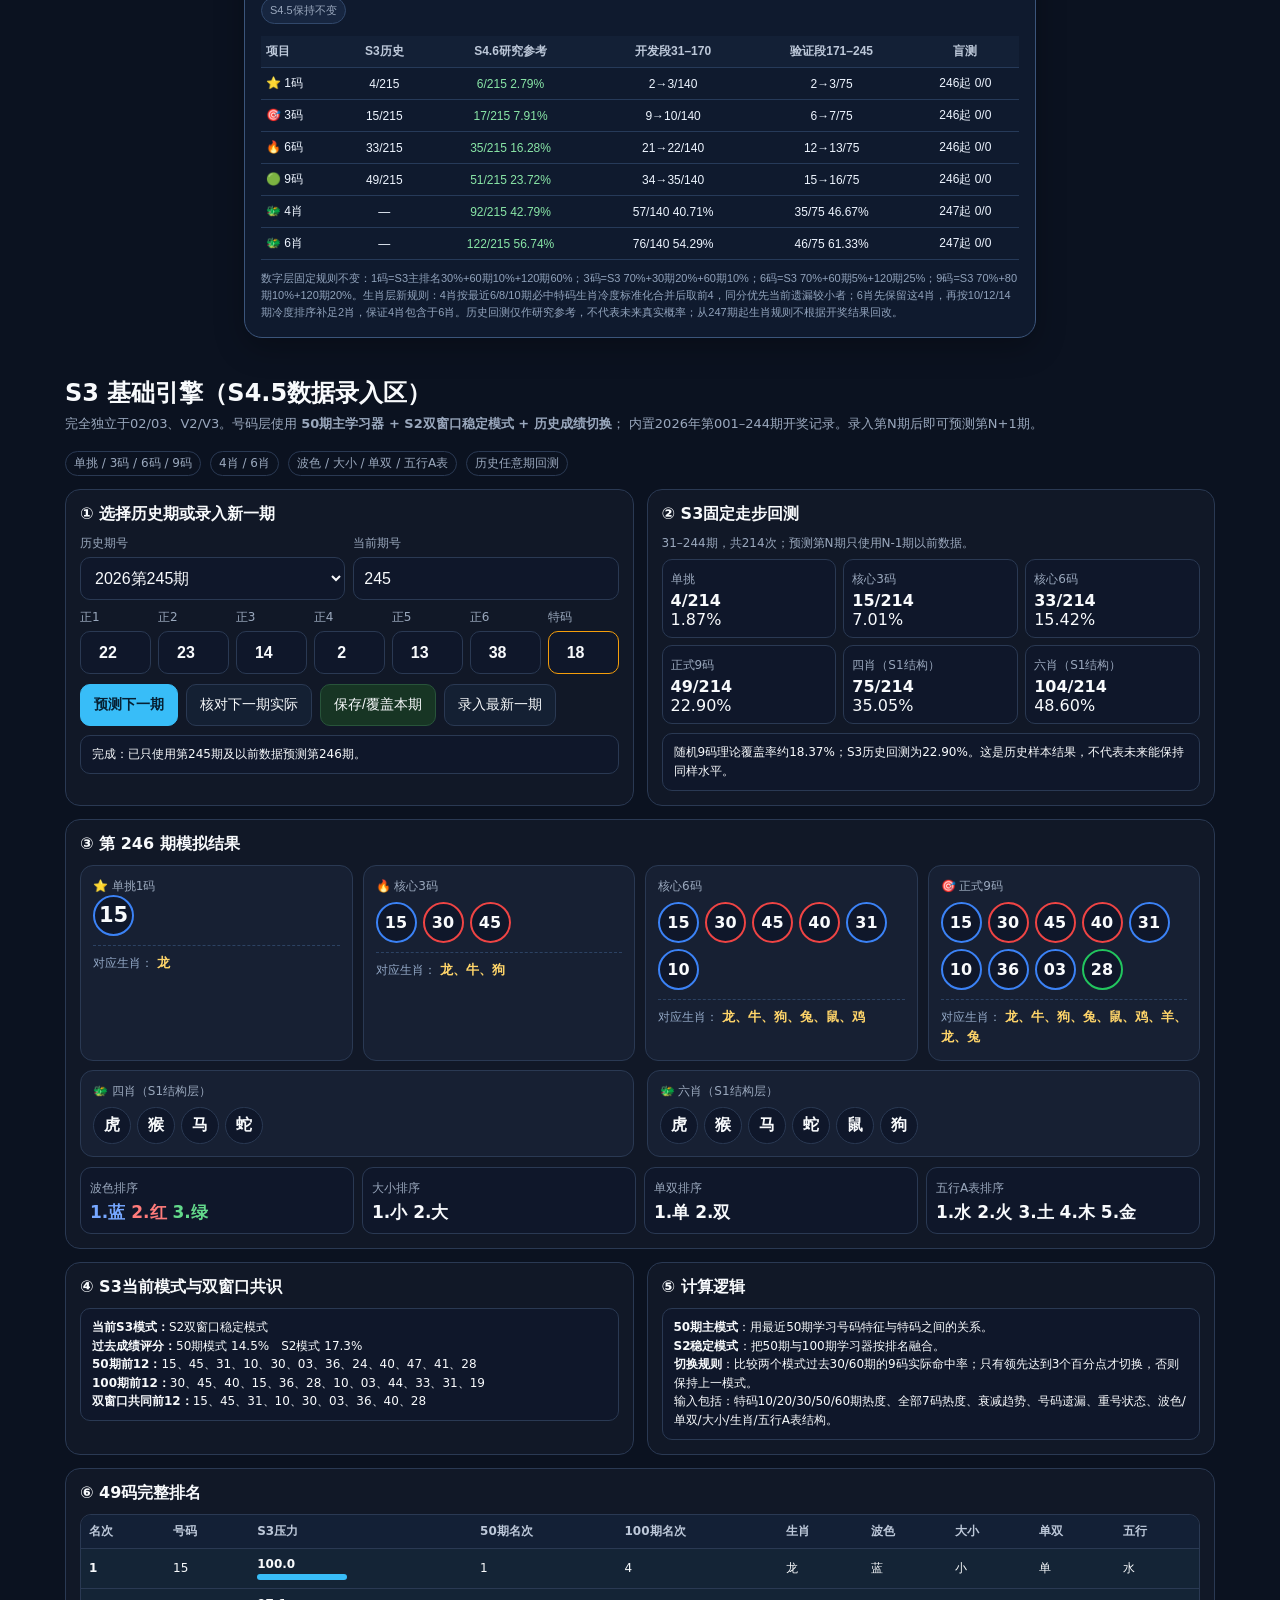
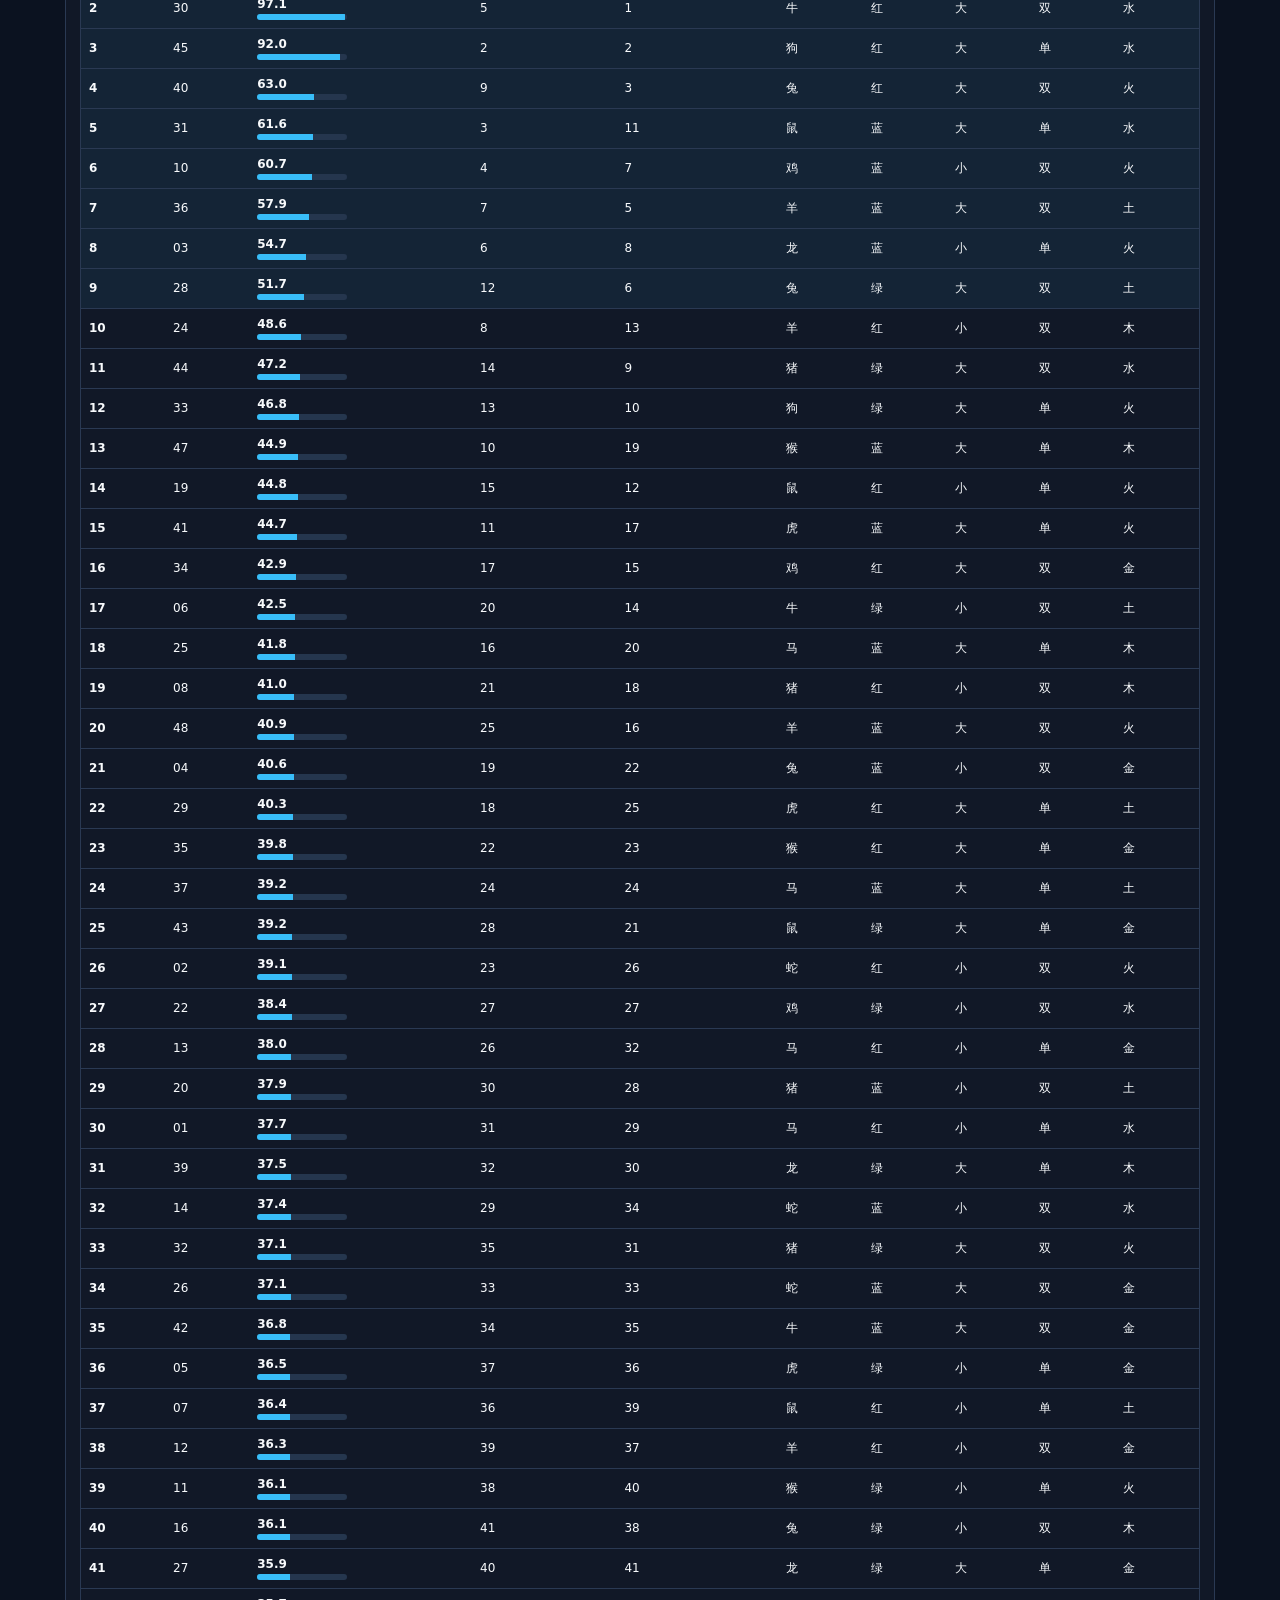
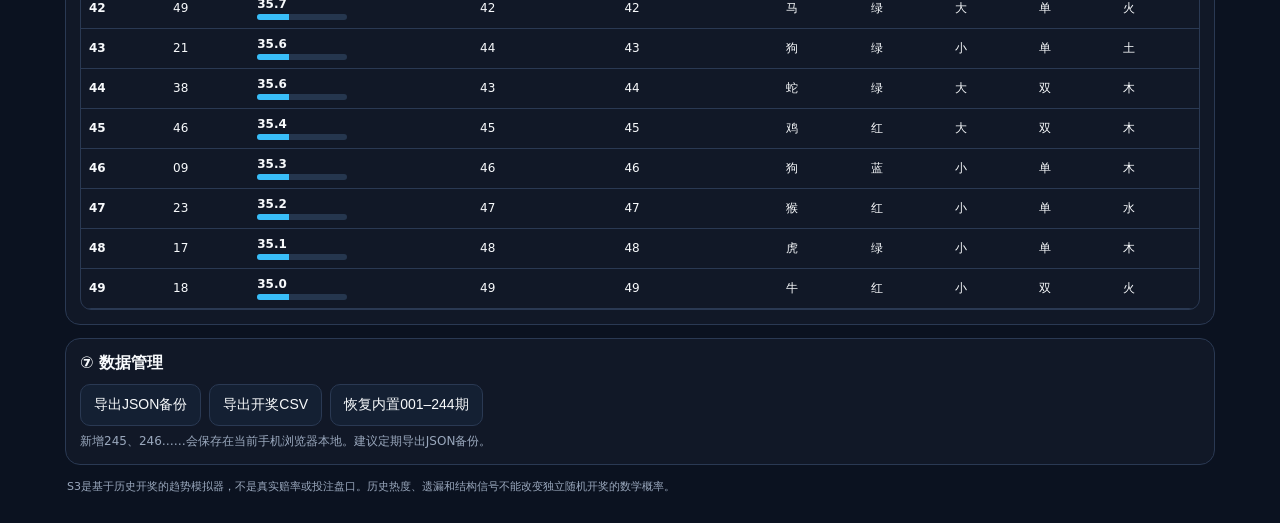
==== commit 3cabd2e1: "升级 v64 自动同步开奖" ====
--- a/index.html
+++ b/index.html
@@ -1,9 +1,9 @@
-<!doctype html><html lang="zh-CN"><head><meta charset="utf-8"><meta name="viewport" content="width=device-width,initial-scale=1,viewport-fit=cover"><meta name="theme-color" content="#0b1220"><meta name="robots" content="noindex,nofollow,noarchive,nosnippet,noimageindex"><meta name="referrer" content="no-referrer"><meta http-equiv="Content-Security-Policy" content="default-src 'self'; script-src 'self' 'unsafe-inline' https://cdn.jsdelivr.net; connect-src 'self' https://cdn.jsdelivr.net; style-src 'self' 'unsafe-inline'; img-src 'self' data:; font-src 'self' data:; object-src 'none'; base-uri 'none'; form-action 'self'; upgrade-insecure-requests"><title>808 S4.6</title><style>body{margin:0;background:#0b1220;color:#fff;font-family:-apple-system,system-ui,sans-serif;display:grid;place-items:center;min-height:100vh}.box{text-align:center;padding:24px}small{color:#9aa8bd}</style></head><body><div class="box"><b>808 S4.6 正在加载…</b><br><small>S4.5保持锁定；S4.6数字层与生肖层独立盲测</small></div><script>
-(async()=>{try{window.__S44_BUILD='v63';
-let b64='';for(let i=0;i<5;i++)b64+=await (await fetch('./p'+i+'.txt?v=63')).text();const bin=atob(b64.trim()),u=new Uint8Array(bin.length);for(let i=0;i<bin.length;i++)u[i]=bin.charCodeAt(i);let html;if('DecompressionStream'in window){const ds=new DecompressionStream('gzip');html=await new Response(new Blob([u]).stream().pipeThrough(ds)).text();}else{await new Promise((ok,fail)=>{const s=document.createElement('script');s.src='https://cdn.jsdelivr.net/npm/pako@2.1.0/dist/pako.min.js';s.onload=ok;s.onerror=fail;document.head.appendChild(s)});html=new TextDecoder().decode(window.pako.ungzip(u));}
+<!doctype html><html lang="zh-CN"><head><meta charset="utf-8"><meta name="viewport" content="width=device-width,initial-scale=1,viewport-fit=cover"><meta name="theme-color" content="#0b1220"><meta name="robots" content="noindex,nofollow,noarchive,nosnippet,noimageindex"><meta name="referrer" content="no-referrer"><meta http-equiv="Content-Security-Policy" content="default-src 'self'; script-src 'self' 'unsafe-inline' https://cdn.jsdelivr.net; connect-src 'self' https://cdn.jsdelivr.net https://macaumarksix.com https://history.macaumarksix.com; style-src 'self' 'unsafe-inline'; img-src 'self' data:; font-src 'self' data:; object-src 'none'; base-uri 'none'; form-action 'self'; upgrade-insecure-requests"><title>808 S4.6</title><style>body{margin:0;background:#0b1220;color:#fff;font-family:-apple-system,system-ui,sans-serif;display:grid;place-items:center;min-height:100vh}.box{text-align:center;padding:24px}small{color:#9aa8bd}</style></head><body><div class="box"><b>808 S4.6 正在加载…</b><br><small>S4.5保持锁定；S4.6数字层与生肖层独立盲测</small></div><script>
+(async()=>{try{window.__S44_BUILD='v64';
+let b64='';for(let i=0;i<5;i++)b64+=await (await fetch('./p'+i+'.txt?v=64')).text();const bin=atob(b64.trim()),u=new Uint8Array(bin.length);for(let i=0;i<bin.length;i++)u[i]=bin.charCodeAt(i);let html;if('DecompressionStream'in window){const ds=new DecompressionStream('gzip');html=await new Response(new Blob([u]).stream().pipeThrough(ds)).text();}else{await new Promise((ok,fail)=>{const s=document.createElement('script');s.src='https://cdn.jsdelivr.net/npm/pako@2.1.0/dist/pako.min.js';s.onload=ok;s.onerror=fail;document.head.appendChild(s)});html=new TextDecoder().decode(window.pako.ungzip(u));}
 const mark='const BUILTIN = ';const a=html.indexOf(mark);if(a>=0){const b=html.indexOf(';',a);if(b>a){try{let arr=JSON.parse(html.slice(a+mark.length,b));arr=arr.filter(x=>x.period!==245);arr.push({period:245,regular:[22,23,14,2,13,38],special:18});arr.sort((x,y)=>x.period-y.period);html=html.slice(0,a+mark.length)+JSON.stringify(arr)+html.slice(b);}catch(_){}}}
-const sec='<meta name="robots" content="noindex,nofollow,noarchive,nosnippet,noimageindex"><meta name="referrer" content="no-referrer"><meta http-equiv="Content-Security-Policy" content="default-src \'self\'; script-src \'self\' \'unsafe-inline\' https://cdn.jsdelivr.net; connect-src \'self\' https://cdn.jsdelivr.net; style-src \'self\' \'unsafe-inline\'; img-src \'self\' data:; font-src \'self\' data:; object-src \'none\'; base-uri \'none\'; form-action \'self\'; upgrade-insecure-requests">';html=html.replace(/<head([^>]*)>/i,'<head$1>'+sec);
+const sec='<meta name="robots" content="noindex,nofollow,noarchive,nosnippet,noimageindex"><meta name="referrer" content="no-referrer"><meta http-equiv="Content-Security-Policy" content="default-src \'self\'; script-src \'self\' \'unsafe-inline\' https://cdn.jsdelivr.net; connect-src \'self\' https://cdn.jsdelivr.net https://macaumarksix.com https://history.macaumarksix.com; style-src \'self\' \'unsafe-inline\'; img-src \'self\' data:; font-src \'self\' data:; object-src \'none\'; base-uri \'none\'; form-action \'self\'; upgrade-insecure-requests">';html=html.replace(/<head([^>]*)>/i,'<head$1>'+sec);
 html=html.replaceAll('standalone_s3_draws_v1','standalone_s3_draws_v2');html=html.replace(/<title>[^<]*<\/title>/i,'<title>808 S4.6</title>');
-let core=await (await fetch('./s42.js?v=63')).text();core=core.replace('setTimeout(render,450);setInterval(watch,1800);','');const addon43=await (await fetch('./s43.js?v=63')).text();const addonState=await (await fetch('./s44state.js?v=63')).text();const addon44=await (await fetch('./s44simple.js?v=63')).text();const addon45=await (await fetch('./s45.js?v=63')).text();const addon46=await (await fetch('./s46.js?v=63')).text();const addonM=await (await fetch('./runtime-migrate.js?v=63')).text();const addonTitle=await (await fetch('./title808.js?v=63')).text();const cj=core.lastIndexOf('})();');if(cj<0)throw new Error('找不到S4核心结束位置');core=core.slice(0,cj)+'\n'+addon43+'\n'+addonState+'\n'+addon44+'\n'+addon45+'\n'+addon46+'\n'+addonM+'\n'+addonTitle+'\n'+core.slice(cj);const cut=html.lastIndexOf('})();');if(cut<0)throw new Error('找不到S3计算核心结束位置');html=html.slice(0,cut)+'\n'+core+'\n'+html.slice(cut);
+let core=await (await fetch('./s42.js?v=64')).text();core=core.replace('setTimeout(render,450);setInterval(watch,1800);','');const addon43=await (await fetch('./s43.js?v=64')).text();const addonState=await (await fetch('./s44state.js?v=64')).text();const addon44=await (await fetch('./s44simple.js?v=64')).text();const addon45=await (await fetch('./s45.js?v=64')).text();const addon46=await (await fetch('./s46.js?v=64')).text();const addonM=await (await fetch('./runtime-migrate.js?v=64')).text();const addonSync=await (await fetch('./auto-sync.js?v=64')).text();const addonTitle=await (await fetch('./title808.js?v=64')).text();const cj=core.lastIndexOf('})();');if(cj<0)throw new Error('找不到S4核心结束位置');core=core.slice(0,cj)+'\n'+addon43+'\n'+addonState+'\n'+addon44+'\n'+addon45+'\n'+addon46+'\n'+addonM+'\n'+addonSync+'\n'+addonTitle+'\n'+core.slice(cj);const cut=html.lastIndexOf('})();');if(cut<0)throw new Error('找不到S3计算核心结束位置');html=html.slice(0,cut)+'\n'+core+'\n'+html.slice(cut);
 document.open();document.write(html);document.close();}catch(e){document.body.innerHTML='<div class="box"><b>加载失败</b><br><small>'+e.message+'</small></div>'}})();
 </script></body></html>
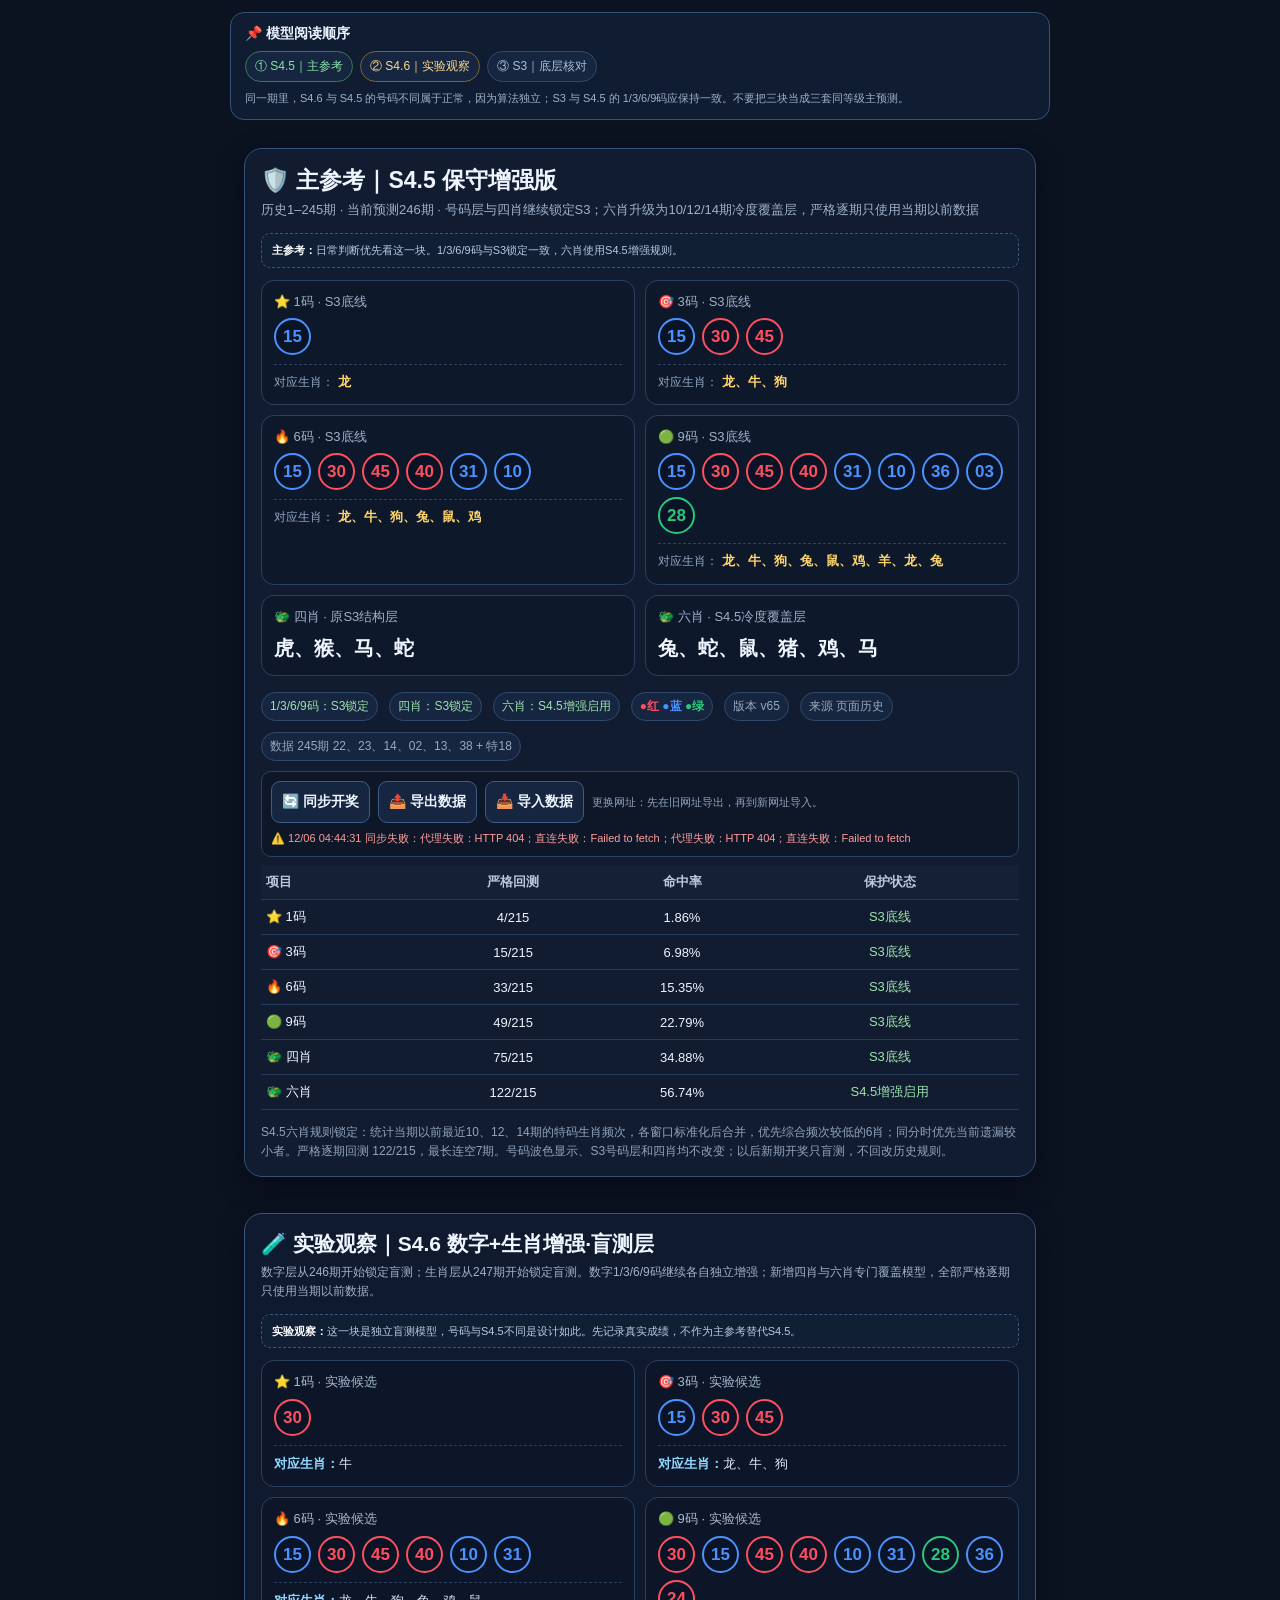
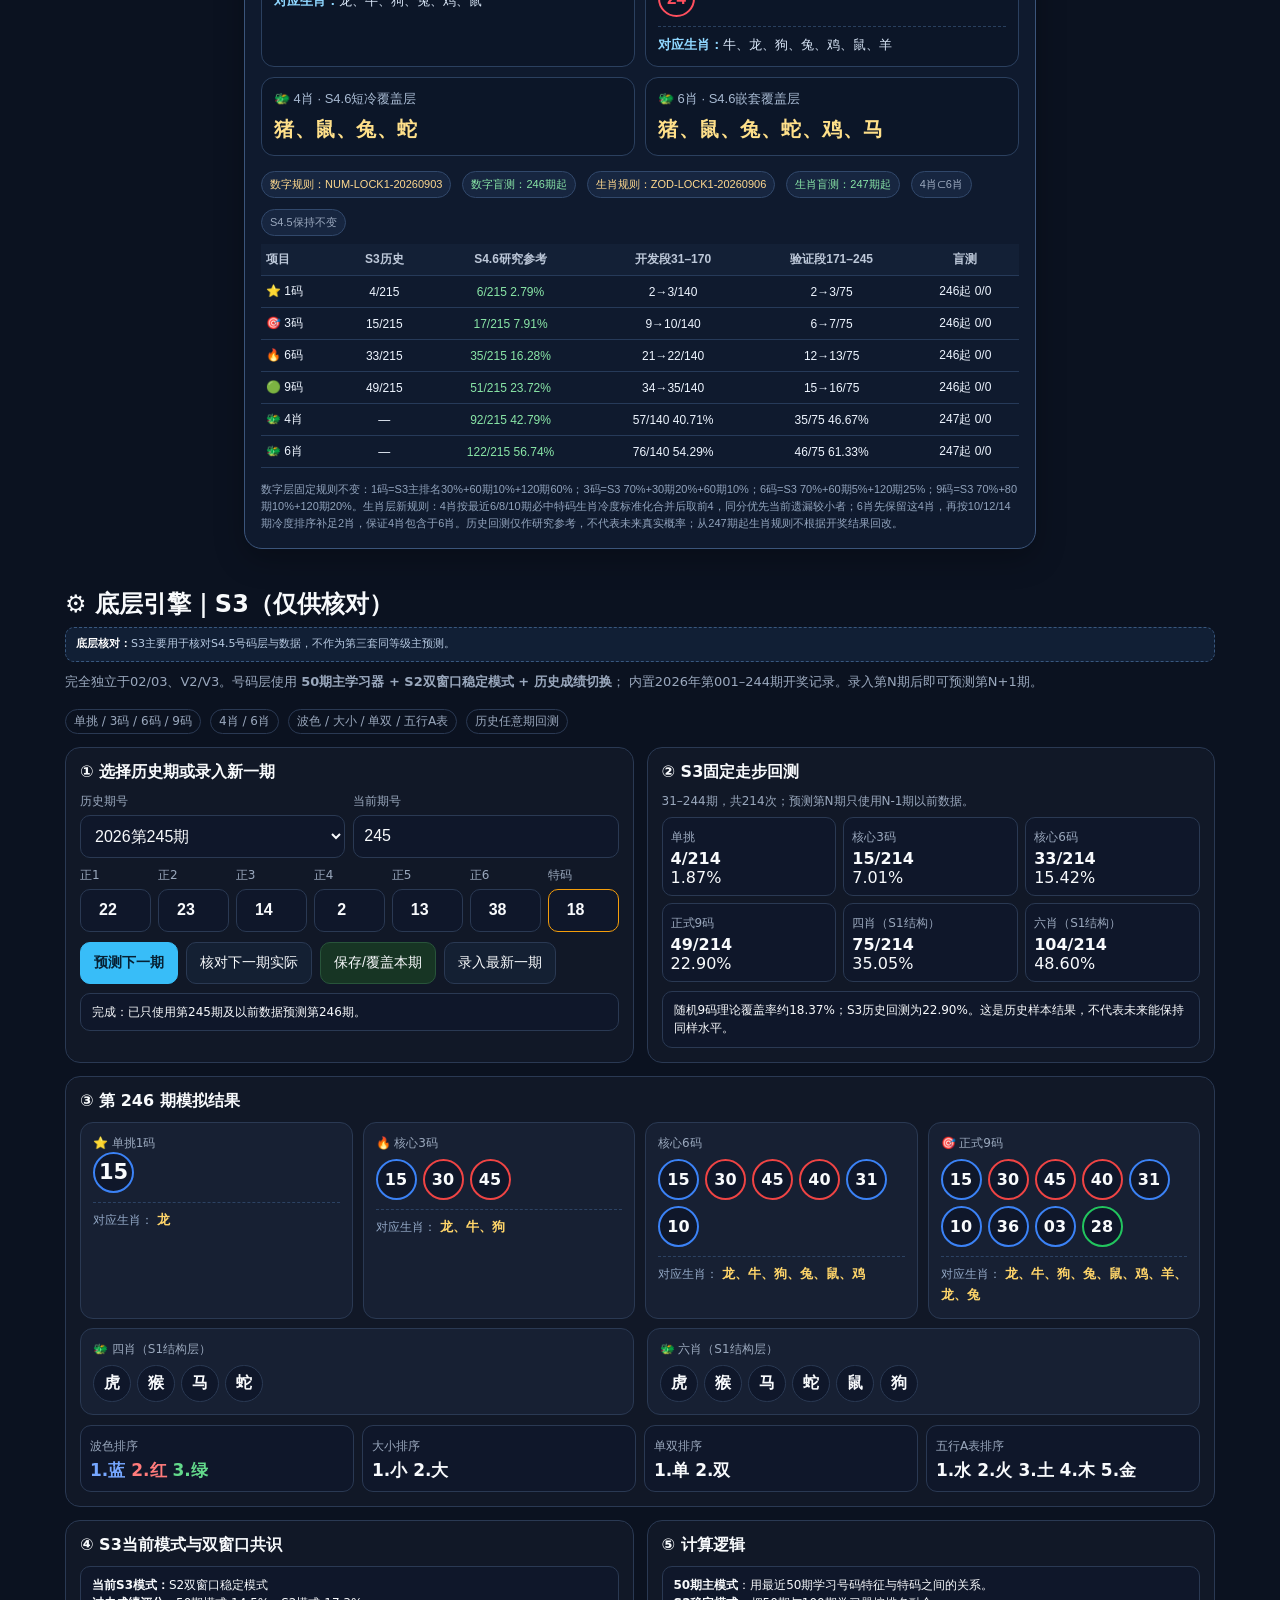
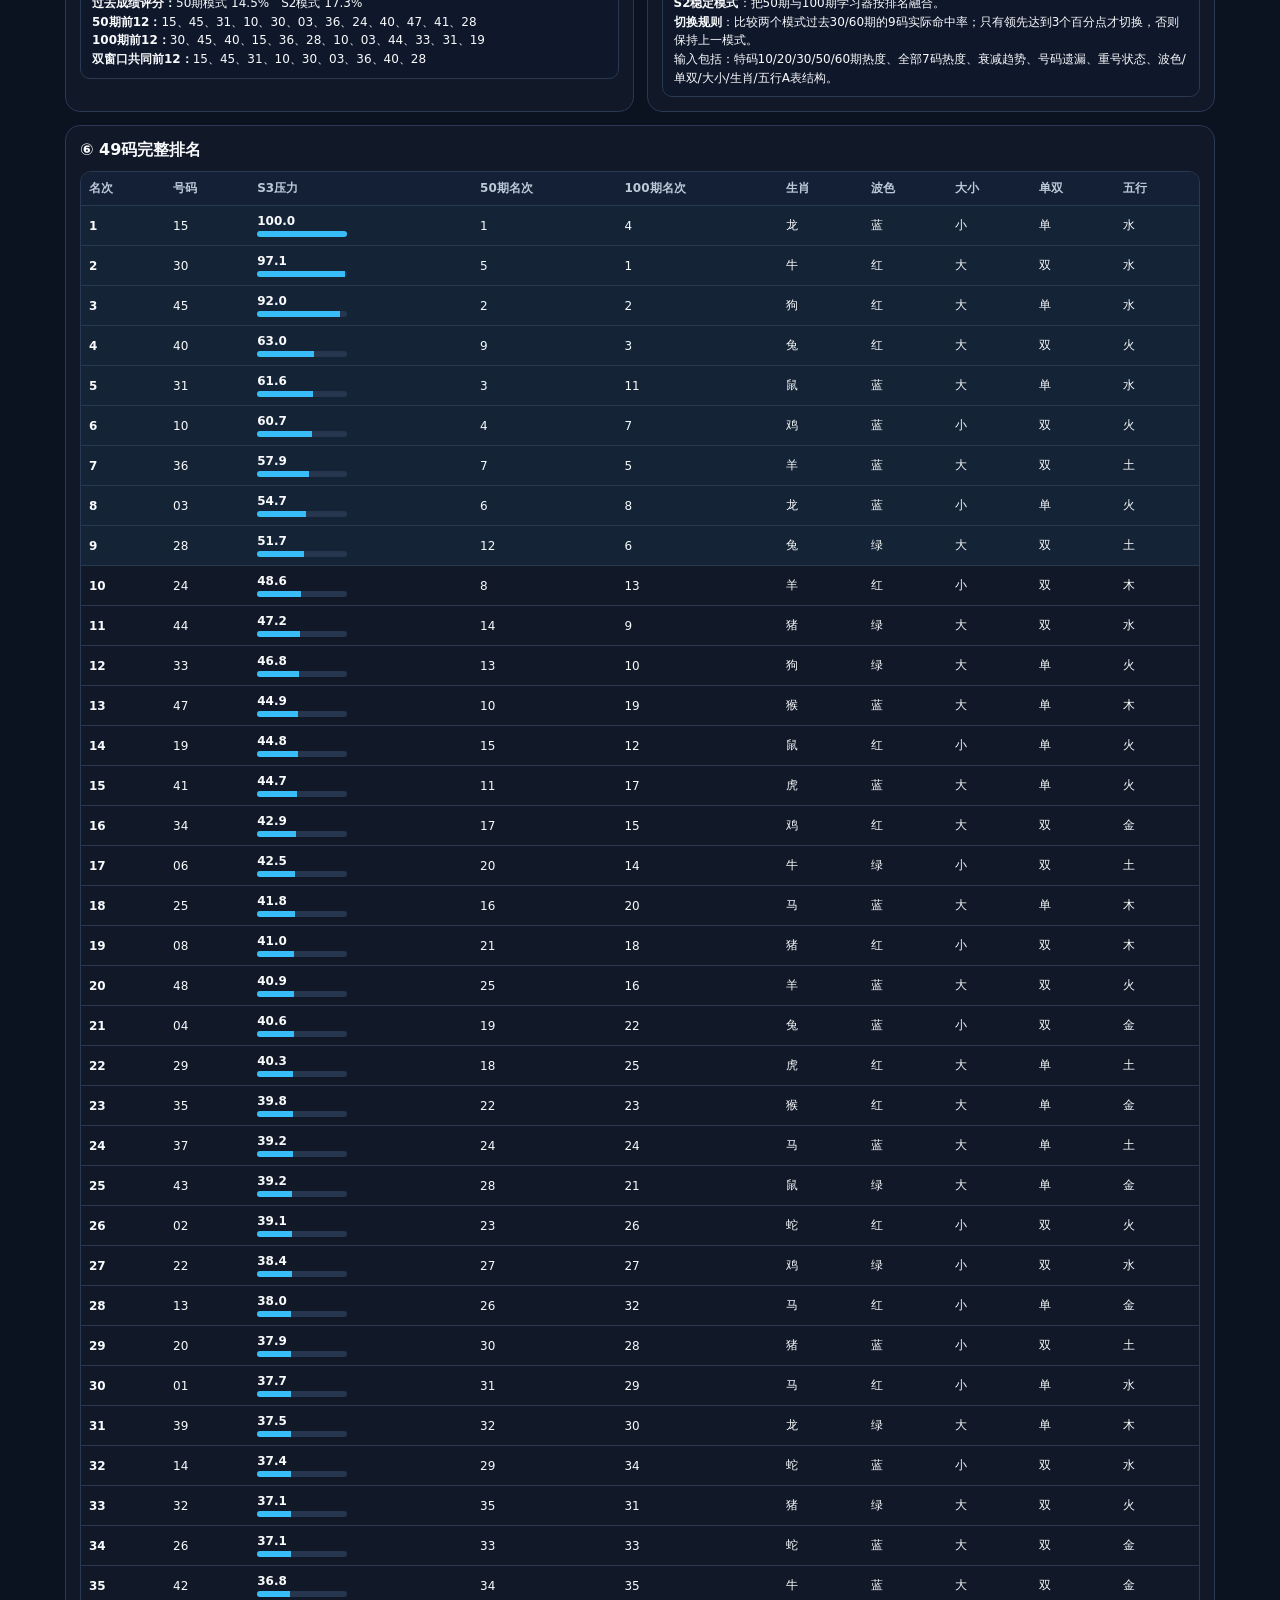
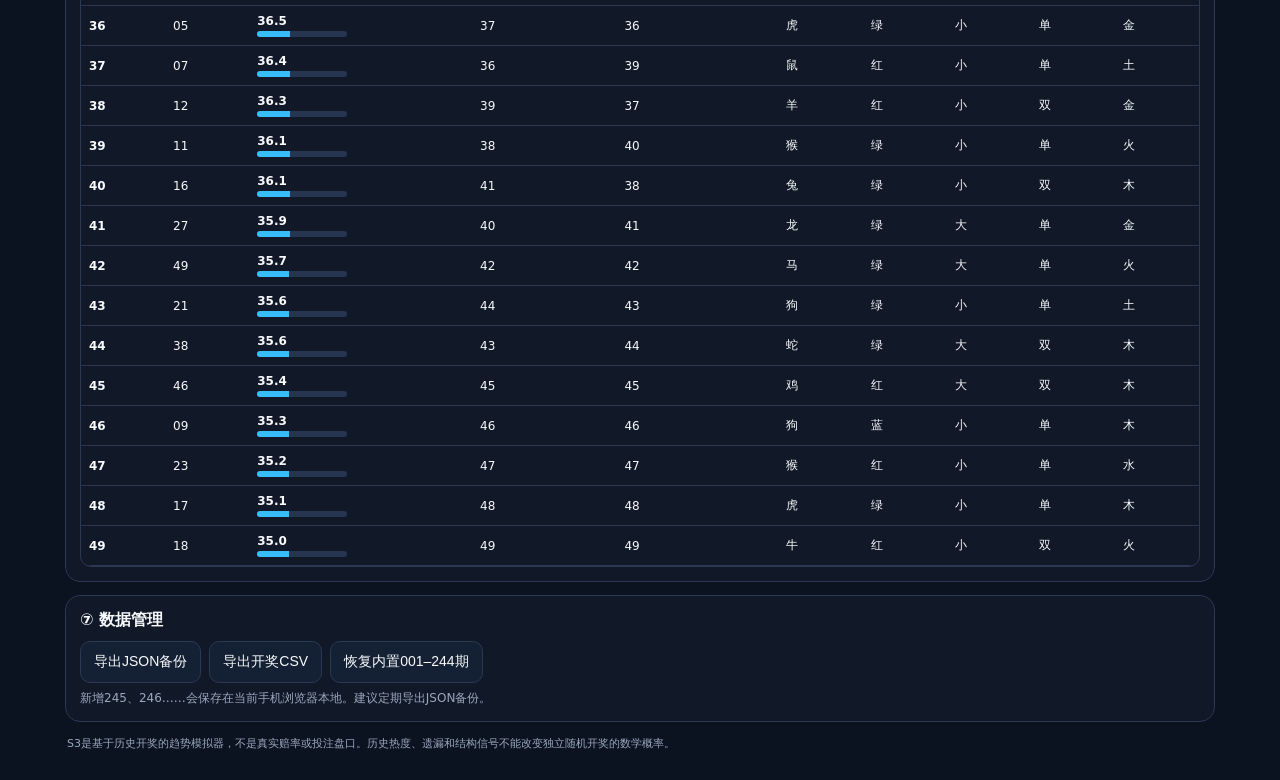
==== commit 0d2028b3: "v65 手机端样式缓存刷新" ====
--- a/index.html
+++ b/index.html
@@ -1,9 +1,9 @@
 <!doctype html><html lang="zh-CN"><head><meta charset="utf-8"><meta name="viewport" content="width=device-width,initial-scale=1,viewport-fit=cover"><meta name="theme-color" content="#0b1220"><meta name="robots" content="noindex,nofollow,noarchive,nosnippet,noimageindex"><meta name="referrer" content="no-referrer"><meta http-equiv="Content-Security-Policy" content="default-src 'self'; script-src 'self' 'unsafe-inline' https://cdn.jsdelivr.net; connect-src 'self' https://cdn.jsdelivr.net https://macaumarksix.com https://history.macaumarksix.com; style-src 'self' 'unsafe-inline'; img-src 'self' data:; font-src 'self' data:; object-src 'none'; base-uri 'none'; form-action 'self'; upgrade-insecure-requests"><title>808 S4.6</title><style>body{margin:0;background:#0b1220;color:#fff;font-family:-apple-system,system-ui,sans-serif;display:grid;place-items:center;min-height:100vh}.box{text-align:center;padding:24px}small{color:#9aa8bd}</style></head><body><div class="box"><b>808 S4.6 正在加载…</b><br><small>S4.5保持锁定；S4.6数字层与生肖层独立盲测</small></div><script>
-(async()=>{try{window.__S44_BUILD='v64';
-let b64='';for(let i=0;i<5;i++)b64+=await (await fetch('./p'+i+'.txt?v=64')).text();const bin=atob(b64.trim()),u=new Uint8Array(bin.length);for(let i=0;i<bin.length;i++)u[i]=bin.charCodeAt(i);let html;if('DecompressionStream'in window){const ds=new DecompressionStream('gzip');html=await new Response(new Blob([u]).stream().pipeThrough(ds)).text();}else{await new Promise((ok,fail)=>{const s=document.createElement('script');s.src='https://cdn.jsdelivr.net/npm/pako@2.1.0/dist/pako.min.js';s.onload=ok;s.onerror=fail;document.head.appendChild(s)});html=new TextDecoder().decode(window.pako.ungzip(u));}
+(async()=>{try{window.__S44_BUILD='v65';
+let b64='';for(let i=0;i<5;i++)b64+=await (await fetch('./p'+i+'.txt?v=65')).text();const bin=atob(b64.trim()),u=new Uint8Array(bin.length);for(let i=0;i<bin.length;i++)u[i]=bin.charCodeAt(i);let html;if('DecompressionStream'in window){const ds=new DecompressionStream('gzip');html=await new Response(new Blob([u]).stream().pipeThrough(ds)).text();}else{await new Promise((ok,fail)=>{const s=document.createElement('script');s.src='https://cdn.jsdelivr.net/npm/pako@2.1.0/dist/pako.min.js';s.onload=ok;s.onerror=fail;document.head.appendChild(s)});html=new TextDecoder().decode(window.pako.ungzip(u));}
 const mark='const BUILTIN = ';const a=html.indexOf(mark);if(a>=0){const b=html.indexOf(';',a);if(b>a){try{let arr=JSON.parse(html.slice(a+mark.length,b));arr=arr.filter(x=>x.period!==245);arr.push({period:245,regular:[22,23,14,2,13,38],special:18});arr.sort((x,y)=>x.period-y.period);html=html.slice(0,a+mark.length)+JSON.stringify(arr)+html.slice(b);}catch(_){}}}
 const sec='<meta name="robots" content="noindex,nofollow,noarchive,nosnippet,noimageindex"><meta name="referrer" content="no-referrer"><meta http-equiv="Content-Security-Policy" content="default-src \'self\'; script-src \'self\' \'unsafe-inline\' https://cdn.jsdelivr.net; connect-src \'self\' https://cdn.jsdelivr.net https://macaumarksix.com https://history.macaumarksix.com; style-src \'self\' \'unsafe-inline\'; img-src \'self\' data:; font-src \'self\' data:; object-src \'none\'; base-uri \'none\'; form-action \'self\'; upgrade-insecure-requests">';html=html.replace(/<head([^>]*)>/i,'<head$1>'+sec);
 html=html.replaceAll('standalone_s3_draws_v1','standalone_s3_draws_v2');html=html.replace(/<title>[^<]*<\/title>/i,'<title>808 S4.6</title>');
-let core=await (await fetch('./s42.js?v=64')).text();core=core.replace('setTimeout(render,450);setInterval(watch,1800);','');const addon43=await (await fetch('./s43.js?v=64')).text();const addonState=await (await fetch('./s44state.js?v=64')).text();const addon44=await (await fetch('./s44simple.js?v=64')).text();const addon45=await (await fetch('./s45.js?v=64')).text();const addon46=await (await fetch('./s46.js?v=64')).text();const addonM=await (await fetch('./runtime-migrate.js?v=64')).text();const addonSync=await (await fetch('./auto-sync.js?v=64')).text();const addonTitle=await (await fetch('./title808.js?v=64')).text();const cj=core.lastIndexOf('})();');if(cj<0)throw new Error('找不到S4核心结束位置');core=core.slice(0,cj)+'\n'+addon43+'\n'+addonState+'\n'+addon44+'\n'+addon45+'\n'+addon46+'\n'+addonM+'\n'+addonSync+'\n'+addonTitle+'\n'+core.slice(cj);const cut=html.lastIndexOf('})();');if(cut<0)throw new Error('找不到S3计算核心结束位置');html=html.slice(0,cut)+'\n'+core+'\n'+html.slice(cut);
+let core=await (await fetch('./s42.js?v=65')).text();core=core.replace('setTimeout(render,450);setInterval(watch,1800);','');const addon43=await (await fetch('./s43.js?v=65')).text();const addonState=await (await fetch('./s44state.js?v=65')).text();const addon44=await (await fetch('./s44simple.js?v=65')).text();const addon45=await (await fetch('./s45.js?v=65')).text();const addon46=await (await fetch('./s46.js?v=65')).text();const addonM=await (await fetch('./runtime-migrate.js?v=65')).text();const addonSync=await (await fetch('./auto-sync.js?v=65')).text();const addonTitle=await (await fetch('./title808.js?v=65')).text();const cj=core.lastIndexOf('})();');if(cj<0)throw new Error('找不到S4核心结束位置');core=core.slice(0,cj)+'\n'+addon43+'\n'+addonState+'\n'+addon44+'\n'+addon45+'\n'+addon46+'\n'+addonM+'\n'+addonSync+'\n'+addonTitle+'\n'+core.slice(cj);const cut=html.lastIndexOf('})();');if(cut<0)throw new Error('找不到S3计算核心结束位置');html=html.slice(0,cut)+'\n'+core+'\n'+html.slice(cut);
 document.open();document.write(html);document.close();}catch(e){document.body.innerHTML='<div class="box"><b>加载失败</b><br><small>'+e.message+'</small></div>'}})();
 </script></body></html>
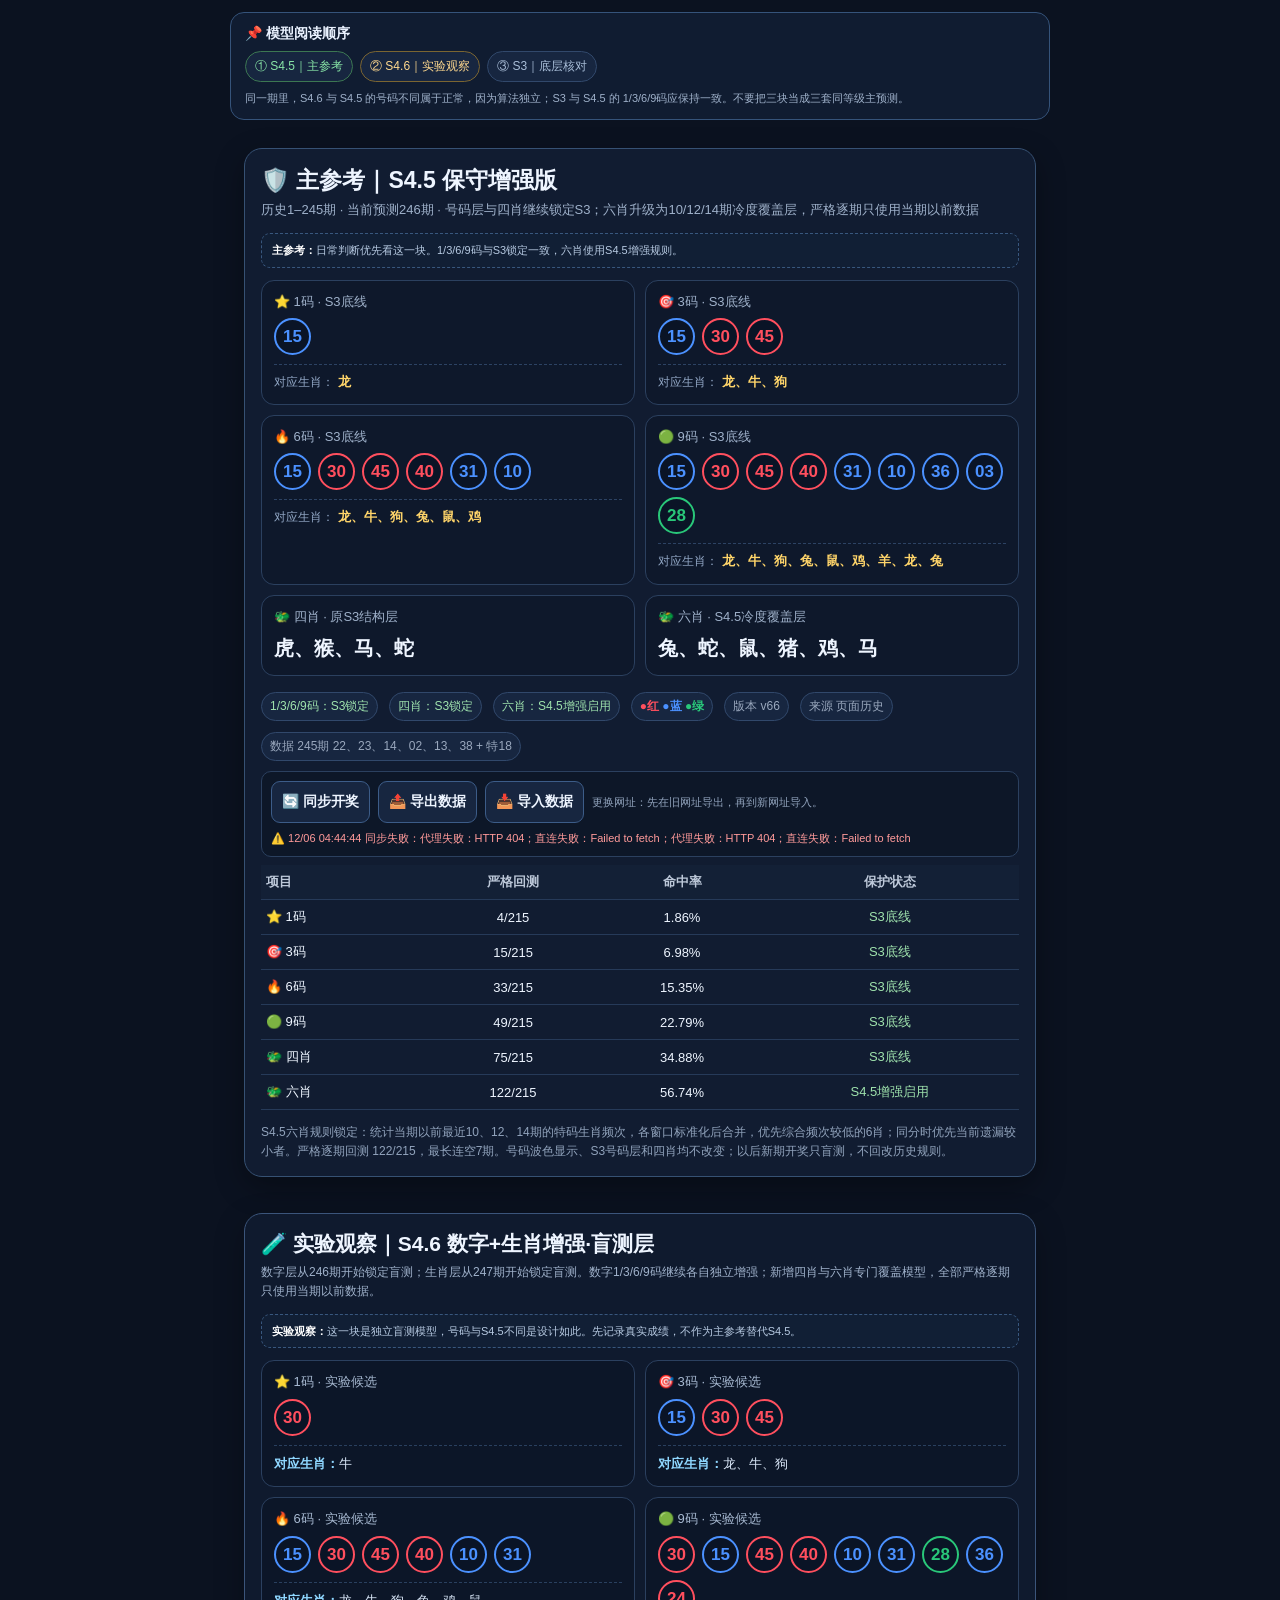
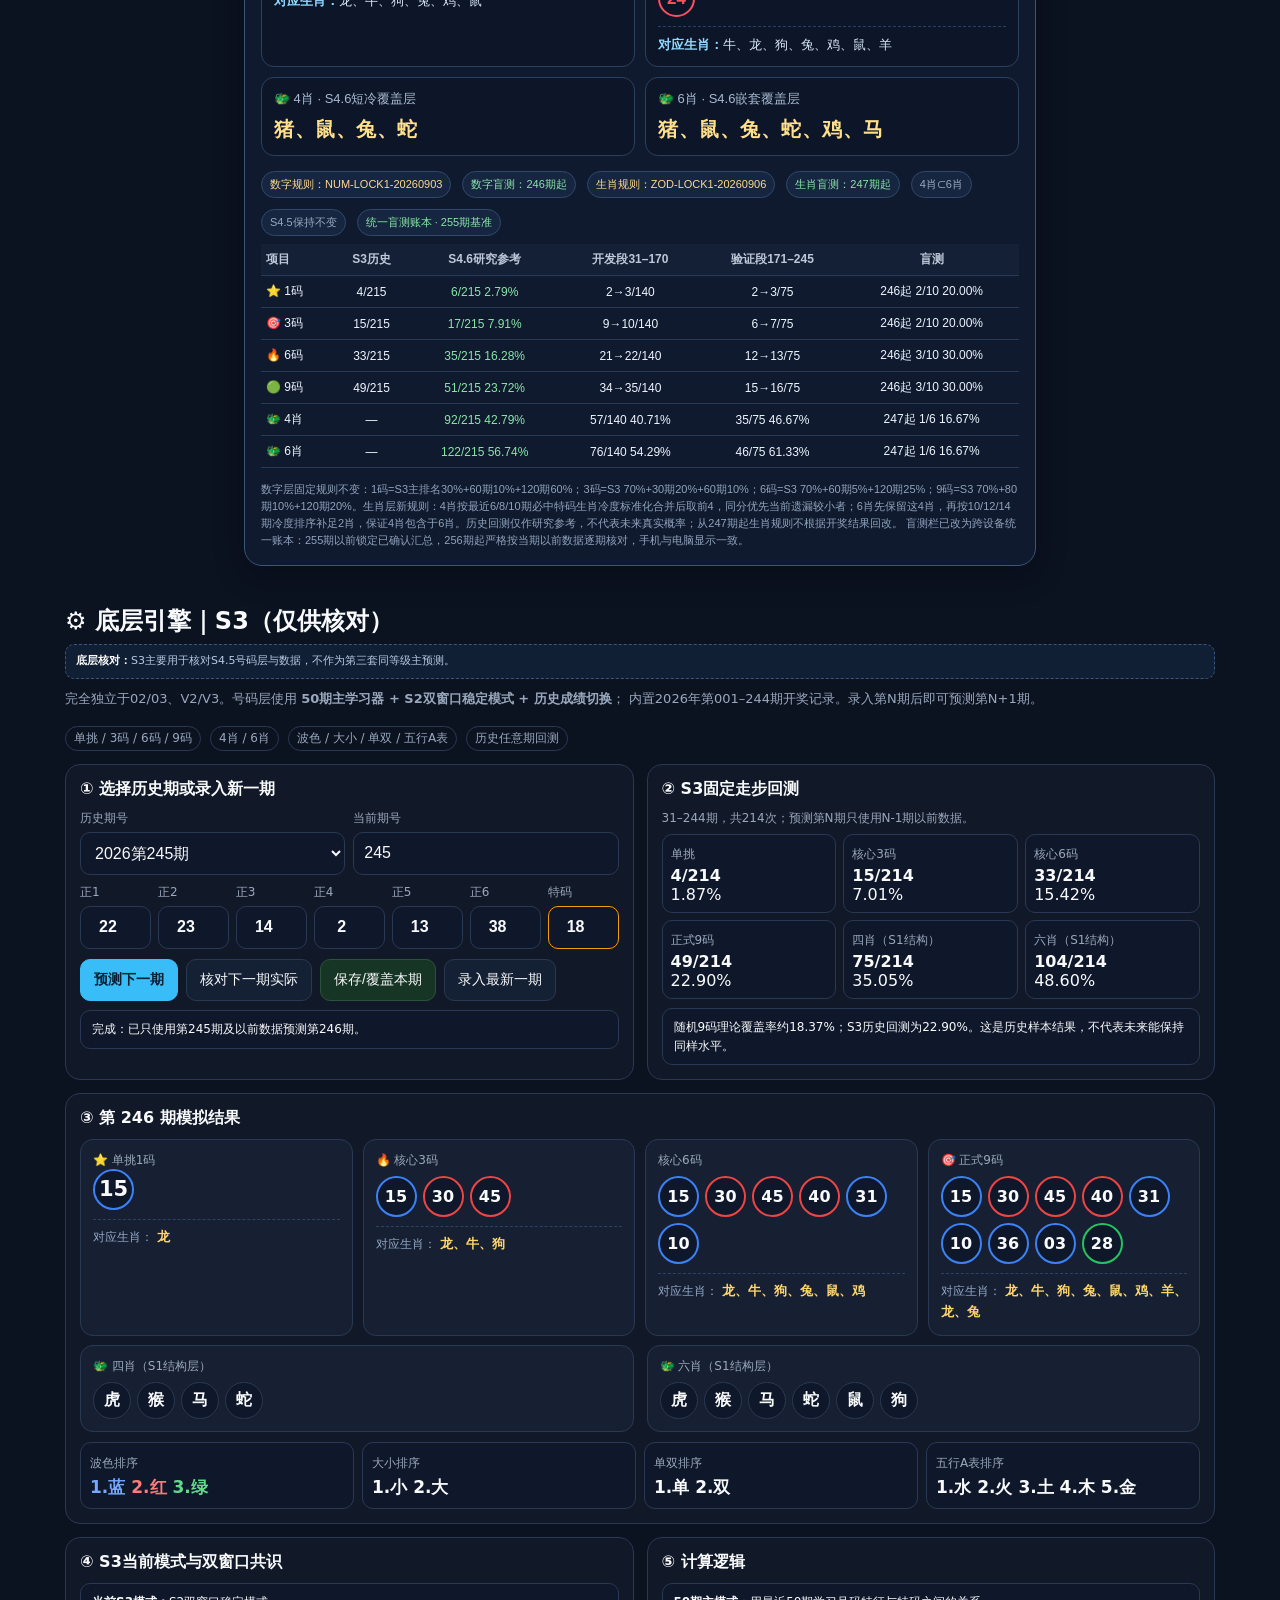
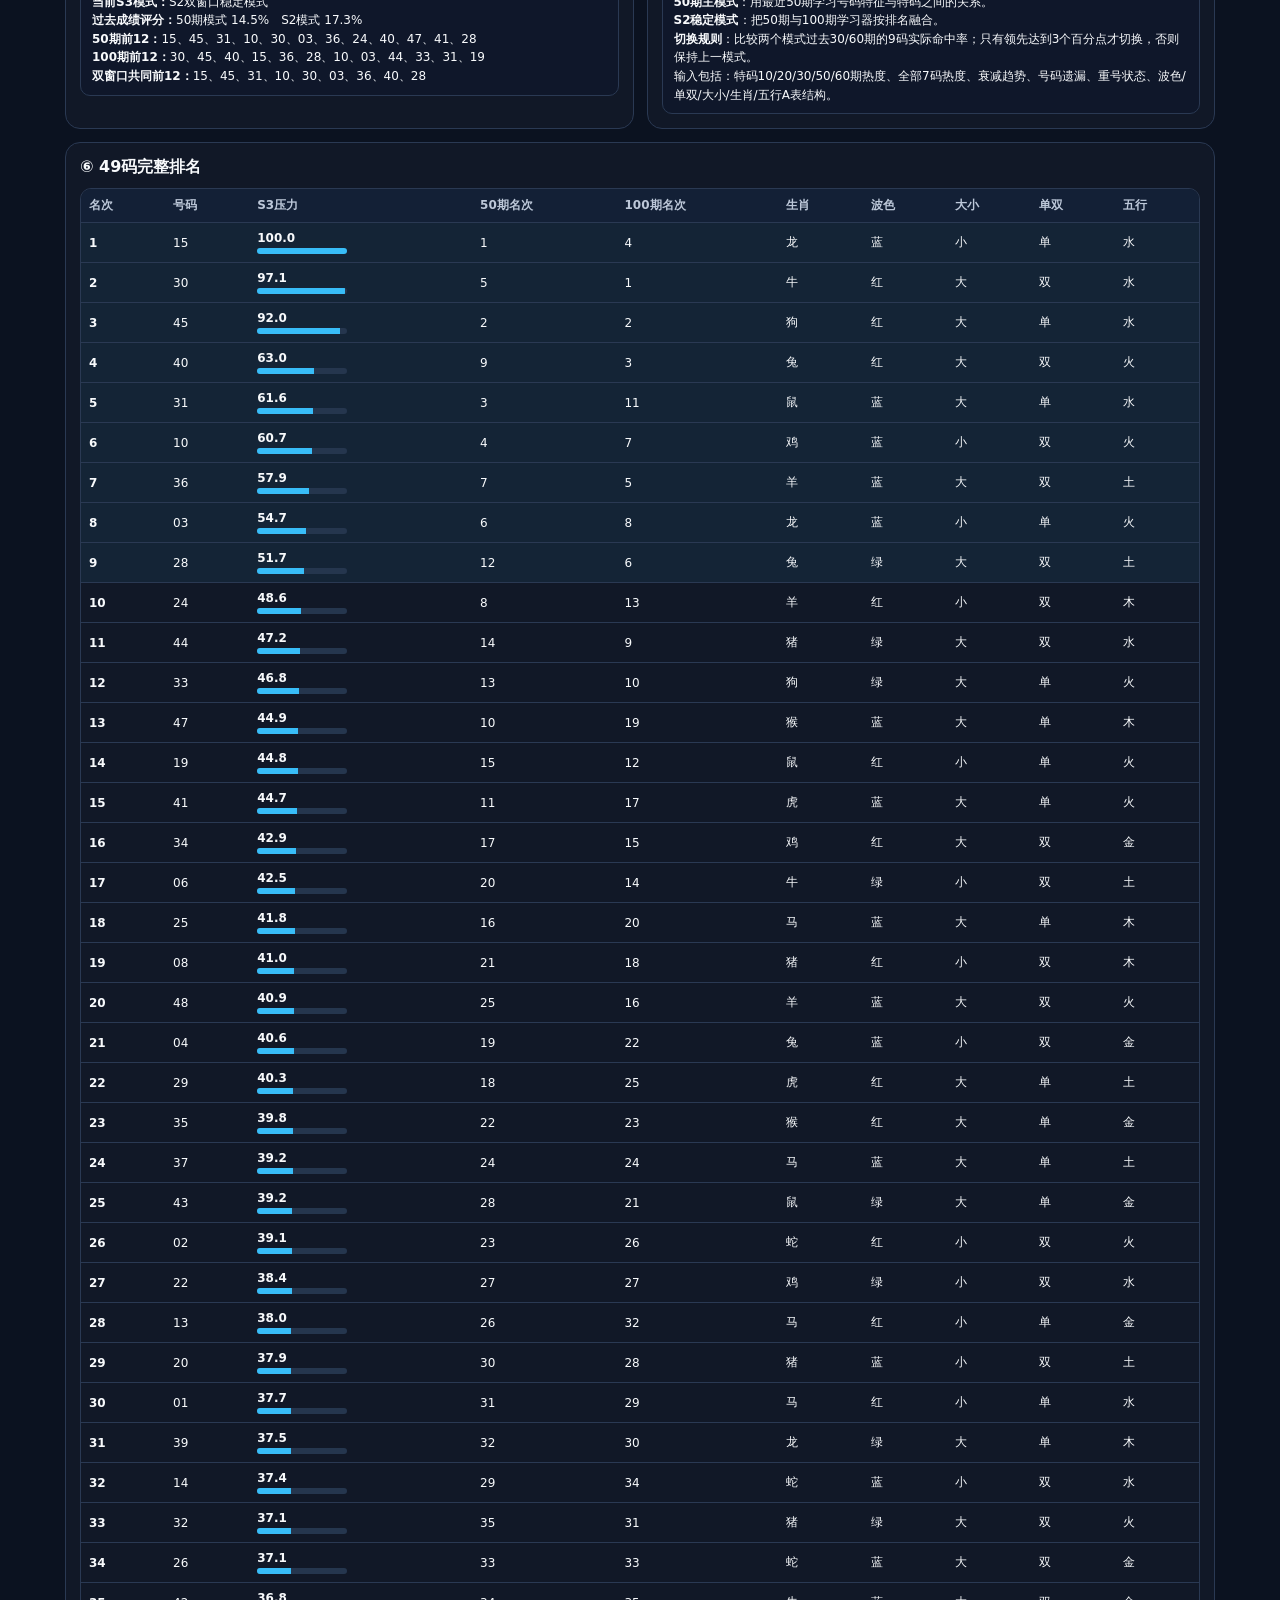
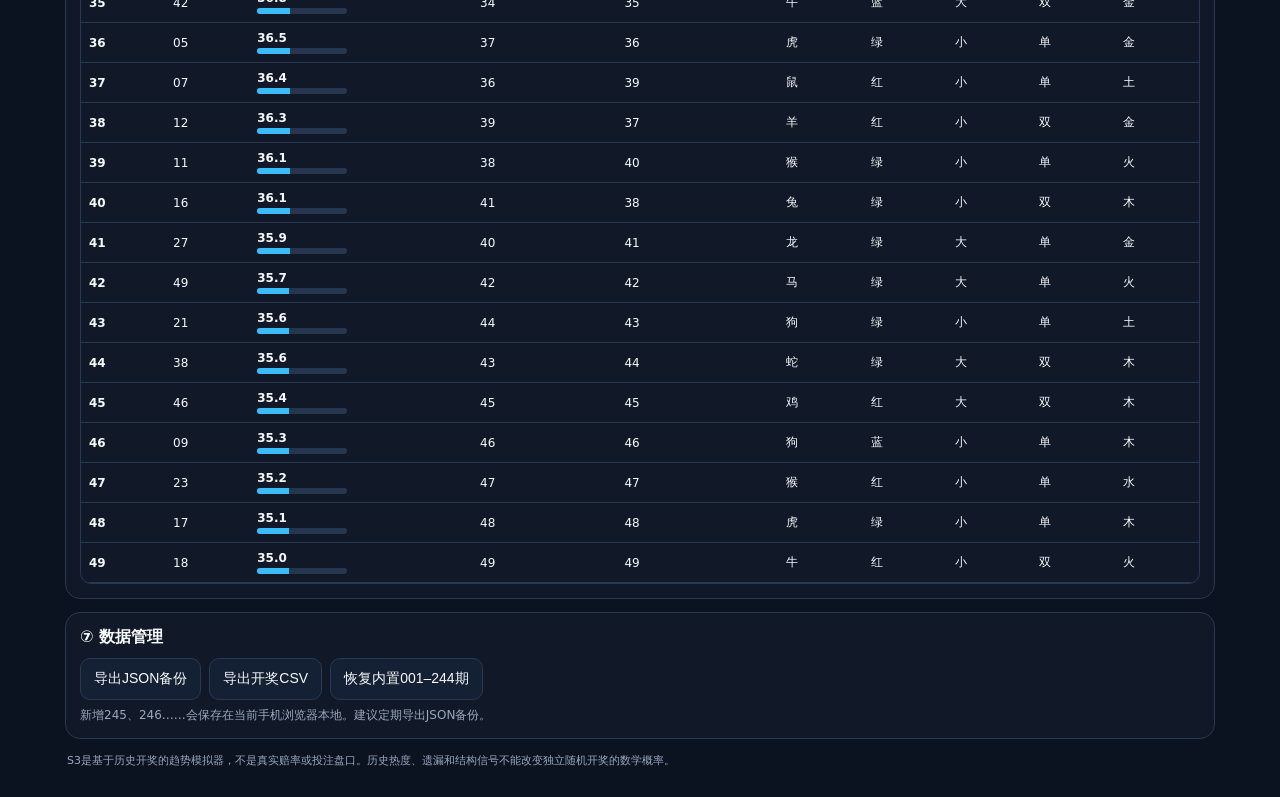
==== commit eaaeb6de: "升级 v66 启用跨设备统一盲测账本" ====
--- a/index.html
+++ b/index.html
@@ -1,9 +1,9 @@
 <!doctype html><html lang="zh-CN"><head><meta charset="utf-8"><meta name="viewport" content="width=device-width,initial-scale=1,viewport-fit=cover"><meta name="theme-color" content="#0b1220"><meta name="robots" content="noindex,nofollow,noarchive,nosnippet,noimageindex"><meta name="referrer" content="no-referrer"><meta http-equiv="Content-Security-Policy" content="default-src 'self'; script-src 'self' 'unsafe-inline' https://cdn.jsdelivr.net; connect-src 'self' https://cdn.jsdelivr.net https://macaumarksix.com https://history.macaumarksix.com; style-src 'self' 'unsafe-inline'; img-src 'self' data:; font-src 'self' data:; object-src 'none'; base-uri 'none'; form-action 'self'; upgrade-insecure-requests"><title>808 S4.6</title><style>body{margin:0;background:#0b1220;color:#fff;font-family:-apple-system,system-ui,sans-serif;display:grid;place-items:center;min-height:100vh}.box{text-align:center;padding:24px}small{color:#9aa8bd}</style></head><body><div class="box"><b>808 S4.6 正在加载…</b><br><small>S4.5保持锁定；S4.6数字层与生肖层独立盲测</small></div><script>
-(async()=>{try{window.__S44_BUILD='v65';
-let b64='';for(let i=0;i<5;i++)b64+=await (await fetch('./p'+i+'.txt?v=65')).text();const bin=atob(b64.trim()),u=new Uint8Array(bin.length);for(let i=0;i<bin.length;i++)u[i]=bin.charCodeAt(i);let html;if('DecompressionStream'in window){const ds=new DecompressionStream('gzip');html=await new Response(new Blob([u]).stream().pipeThrough(ds)).text();}else{await new Promise((ok,fail)=>{const s=document.createElement('script');s.src='https://cdn.jsdelivr.net/npm/pako@2.1.0/dist/pako.min.js';s.onload=ok;s.onerror=fail;document.head.appendChild(s)});html=new TextDecoder().decode(window.pako.ungzip(u));}
+(async()=>{try{window.__S44_BUILD='v66';
+let b64='';for(let i=0;i<5;i++)b64+=await (await fetch('./p'+i+'.txt?v=66')).text();const bin=atob(b64.trim()),u=new Uint8Array(bin.length);for(let i=0;i<bin.length;i++)u[i]=bin.charCodeAt(i);let html;if('DecompressionStream'in window){const ds=new DecompressionStream('gzip');html=await new Response(new Blob([u]).stream().pipeThrough(ds)).text();}else{await new Promise((ok,fail)=>{const s=document.createElement('script');s.src='https://cdn.jsdelivr.net/npm/pako@2.1.0/dist/pako.min.js';s.onload=ok;s.onerror=fail;document.head.appendChild(s)});html=new TextDecoder().decode(window.pako.ungzip(u));}
 const mark='const BUILTIN = ';const a=html.indexOf(mark);if(a>=0){const b=html.indexOf(';',a);if(b>a){try{let arr=JSON.parse(html.slice(a+mark.length,b));arr=arr.filter(x=>x.period!==245);arr.push({period:245,regular:[22,23,14,2,13,38],special:18});arr.sort((x,y)=>x.period-y.period);html=html.slice(0,a+mark.length)+JSON.stringify(arr)+html.slice(b);}catch(_){}}}
 const sec='<meta name="robots" content="noindex,nofollow,noarchive,nosnippet,noimageindex"><meta name="referrer" content="no-referrer"><meta http-equiv="Content-Security-Policy" content="default-src \'self\'; script-src \'self\' \'unsafe-inline\' https://cdn.jsdelivr.net; connect-src \'self\' https://cdn.jsdelivr.net https://macaumarksix.com https://history.macaumarksix.com; style-src \'self\' \'unsafe-inline\'; img-src \'self\' data:; font-src \'self\' data:; object-src \'none\'; base-uri \'none\'; form-action \'self\'; upgrade-insecure-requests">';html=html.replace(/<head([^>]*)>/i,'<head$1>'+sec);
 html=html.replaceAll('standalone_s3_draws_v1','standalone_s3_draws_v2');html=html.replace(/<title>[^<]*<\/title>/i,'<title>808 S4.6</title>');
-let core=await (await fetch('./s42.js?v=65')).text();core=core.replace('setTimeout(render,450);setInterval(watch,1800);','');const addon43=await (await fetch('./s43.js?v=65')).text();const addonState=await (await fetch('./s44state.js?v=65')).text();const addon44=await (await fetch('./s44simple.js?v=65')).text();const addon45=await (await fetch('./s45.js?v=65')).text();const addon46=await (await fetch('./s46.js?v=65')).text();const addonM=await (await fetch('./runtime-migrate.js?v=65')).text();const addonSync=await (await fetch('./auto-sync.js?v=65')).text();const addonTitle=await (await fetch('./title808.js?v=65')).text();const cj=core.lastIndexOf('})();');if(cj<0)throw new Error('找不到S4核心结束位置');core=core.slice(0,cj)+'\n'+addon43+'\n'+addonState+'\n'+addon44+'\n'+addon45+'\n'+addon46+'\n'+addonM+'\n'+addonSync+'\n'+addonTitle+'\n'+core.slice(cj);const cut=html.lastIndexOf('})();');if(cut<0)throw new Error('找不到S3计算核心结束位置');html=html.slice(0,cut)+'\n'+core+'\n'+html.slice(cut);
+let core=await (await fetch('./s42.js?v=66')).text();core=core.replace('setTimeout(render,450);setInterval(watch,1800);','');const addon43=await (await fetch('./s43.js?v=66')).text();const addonState=await (await fetch('./s44state.js?v=66')).text();const addon44=await (await fetch('./s44simple.js?v=66')).text();const addon45=await (await fetch('./s45.js?v=66')).text();const addon46=await (await fetch('./s46.js?v=66')).text();const addonLedger=await (await fetch('./shared-ledger.js?v=66')).text();const addonM=await (await fetch('./runtime-migrate.js?v=66')).text();const addonSync=await (await fetch('./auto-sync.js?v=66')).text();const addonTitle=await (await fetch('./title808.js?v=66')).text();const cj=core.lastIndexOf('})();');if(cj<0)throw new Error('找不到S4核心结束位置');core=core.slice(0,cj)+'\n'+addon43+'\n'+addonState+'\n'+addon44+'\n'+addon45+'\n'+addon46+'\n'+addonLedger+'\n'+addonM+'\n'+addonSync+'\n'+addonTitle+'\n'+core.slice(cj);const cut=html.lastIndexOf('})();');if(cut<0)throw new Error('找不到S3计算核心结束位置');html=html.slice(0,cut)+'\n'+core+'\n'+html.slice(cut);
 document.open();document.write(html);document.close();}catch(e){document.body.innerHTML='<div class="box"><b>加载失败</b><br><small>'+e.message+'</small></div>'}})();
 </script></body></html>
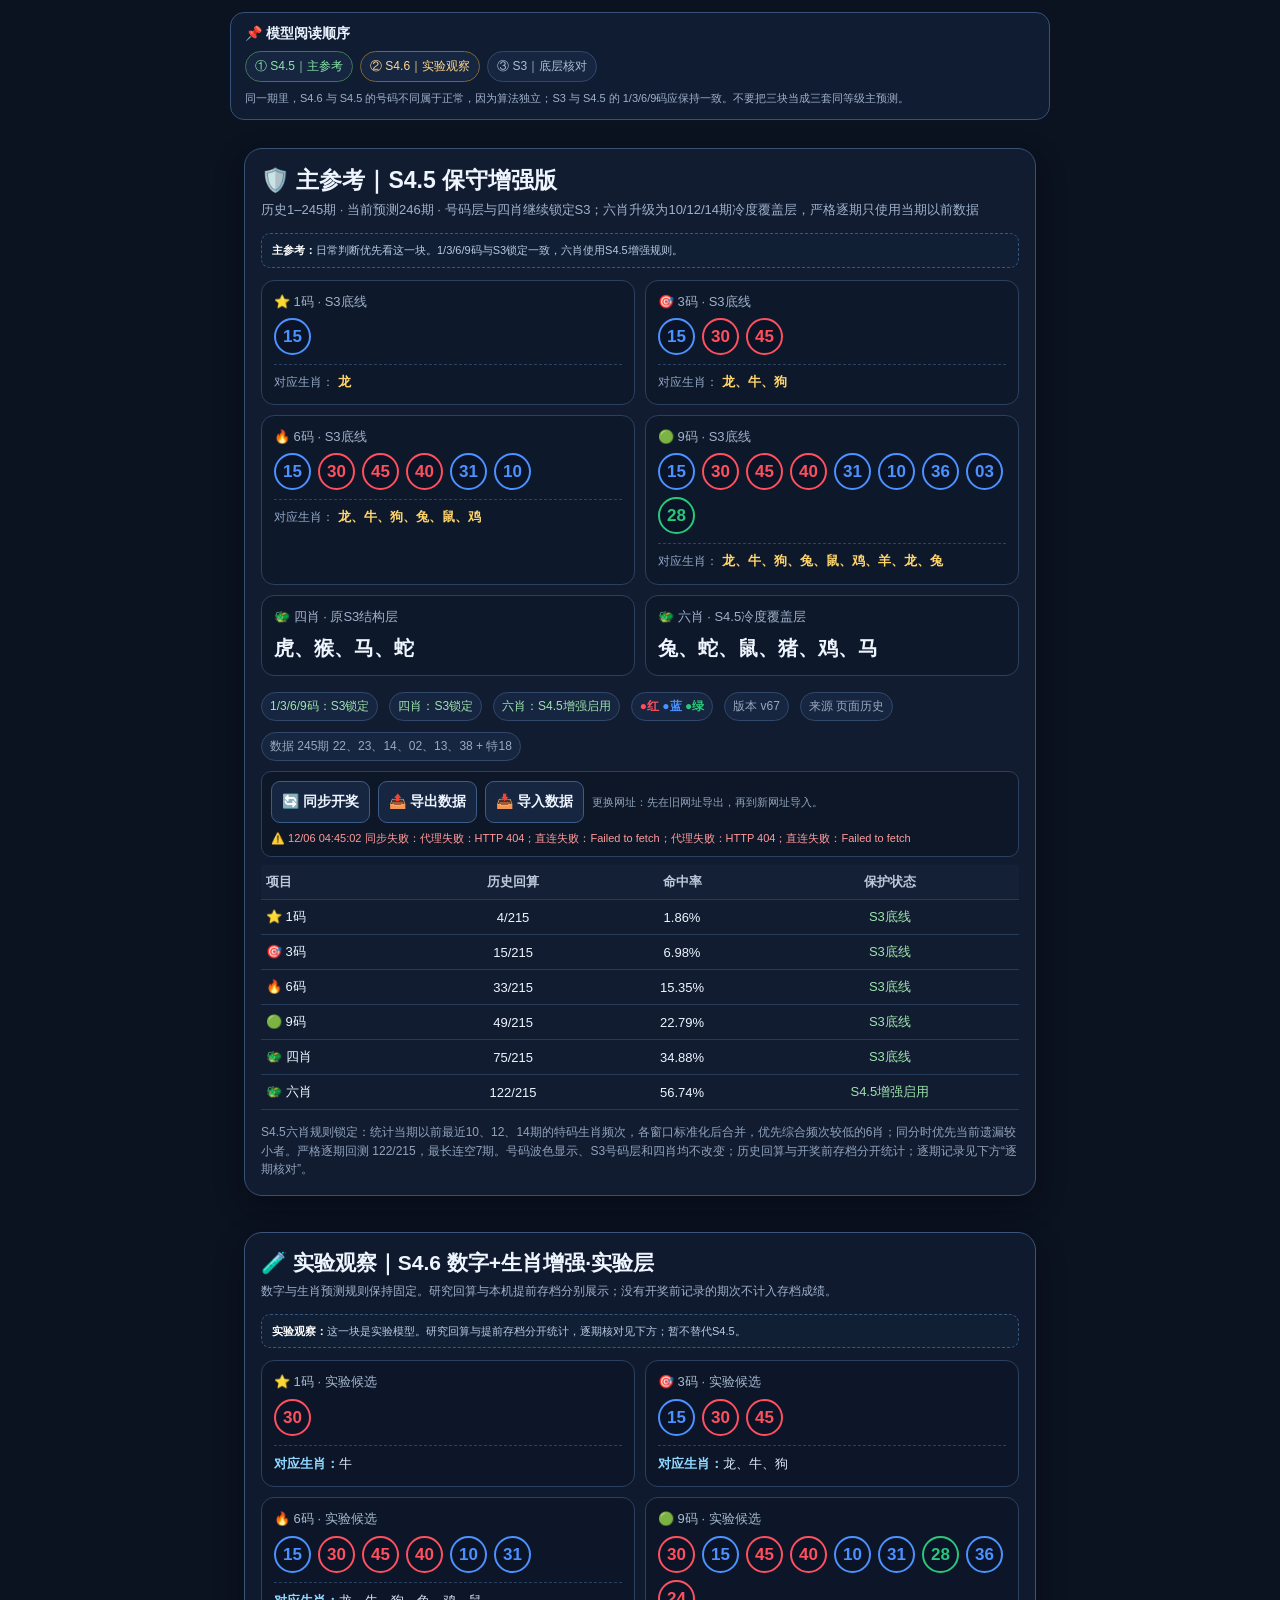
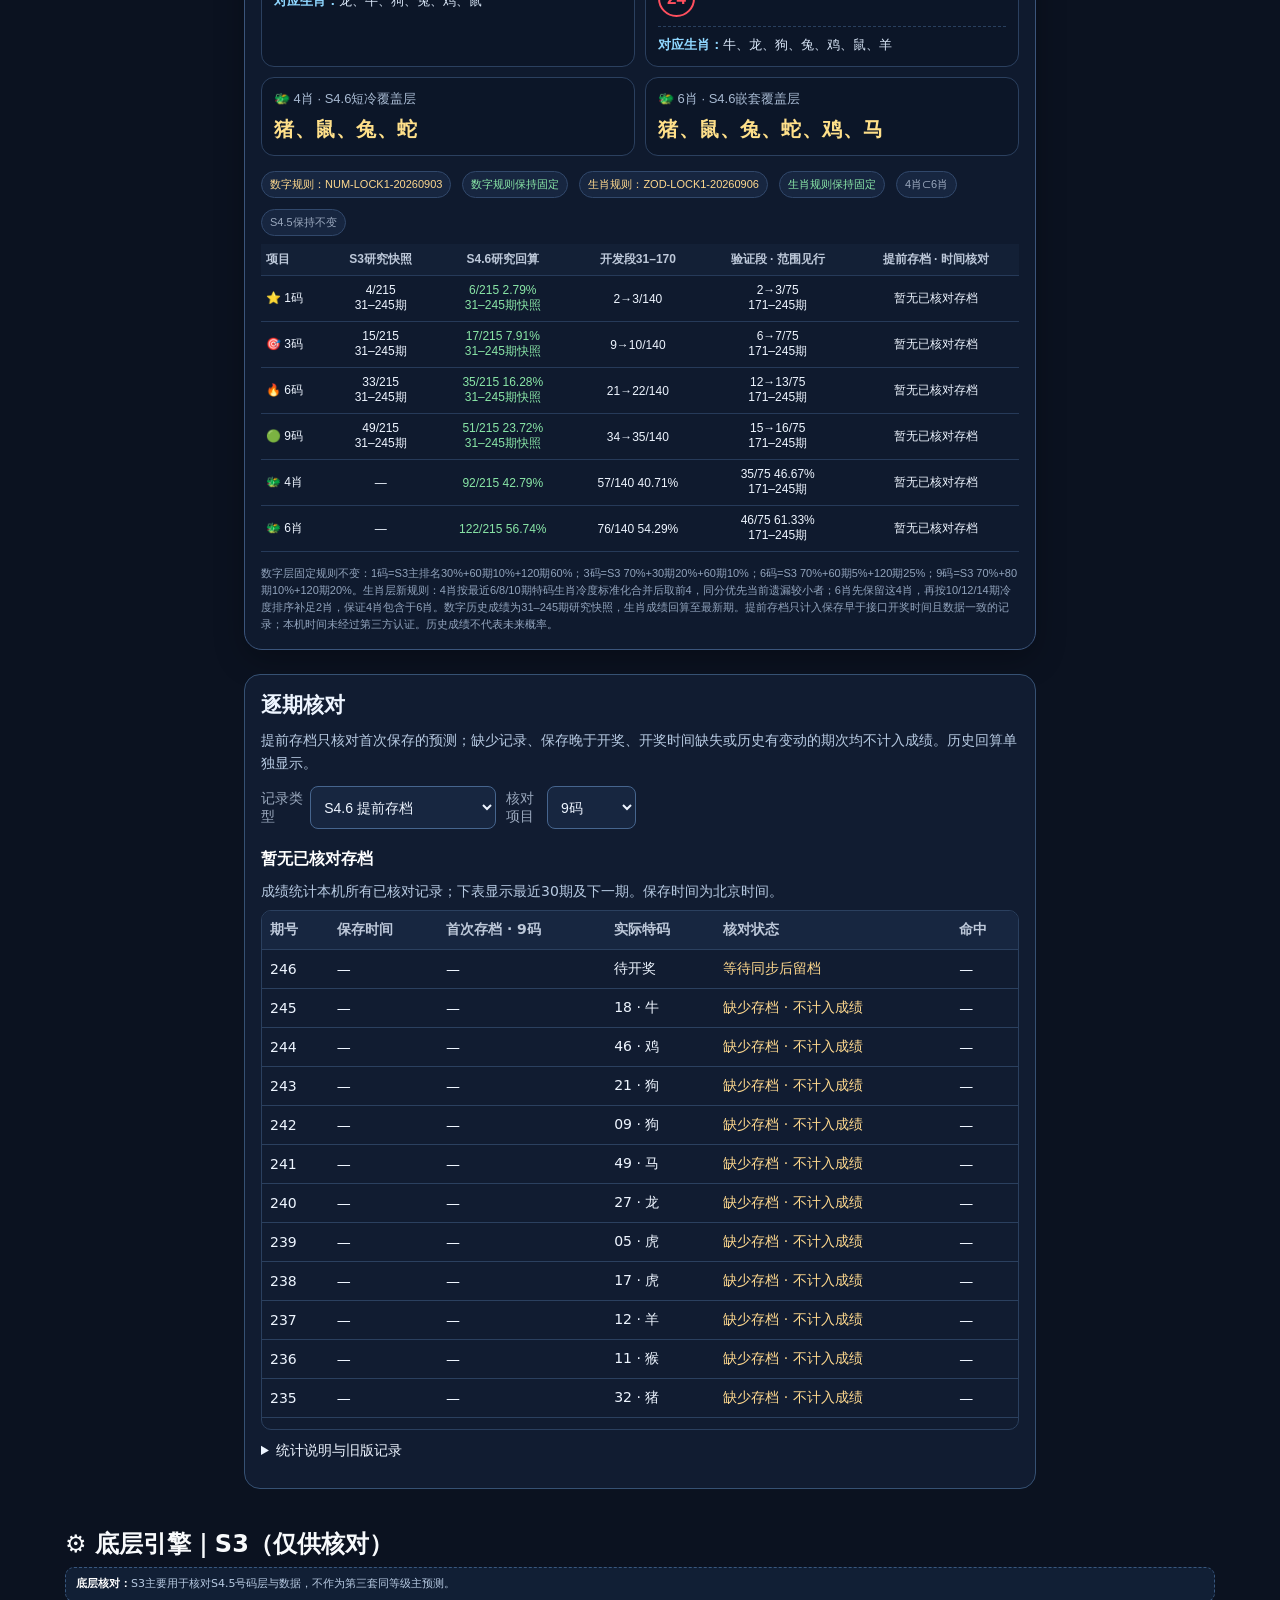
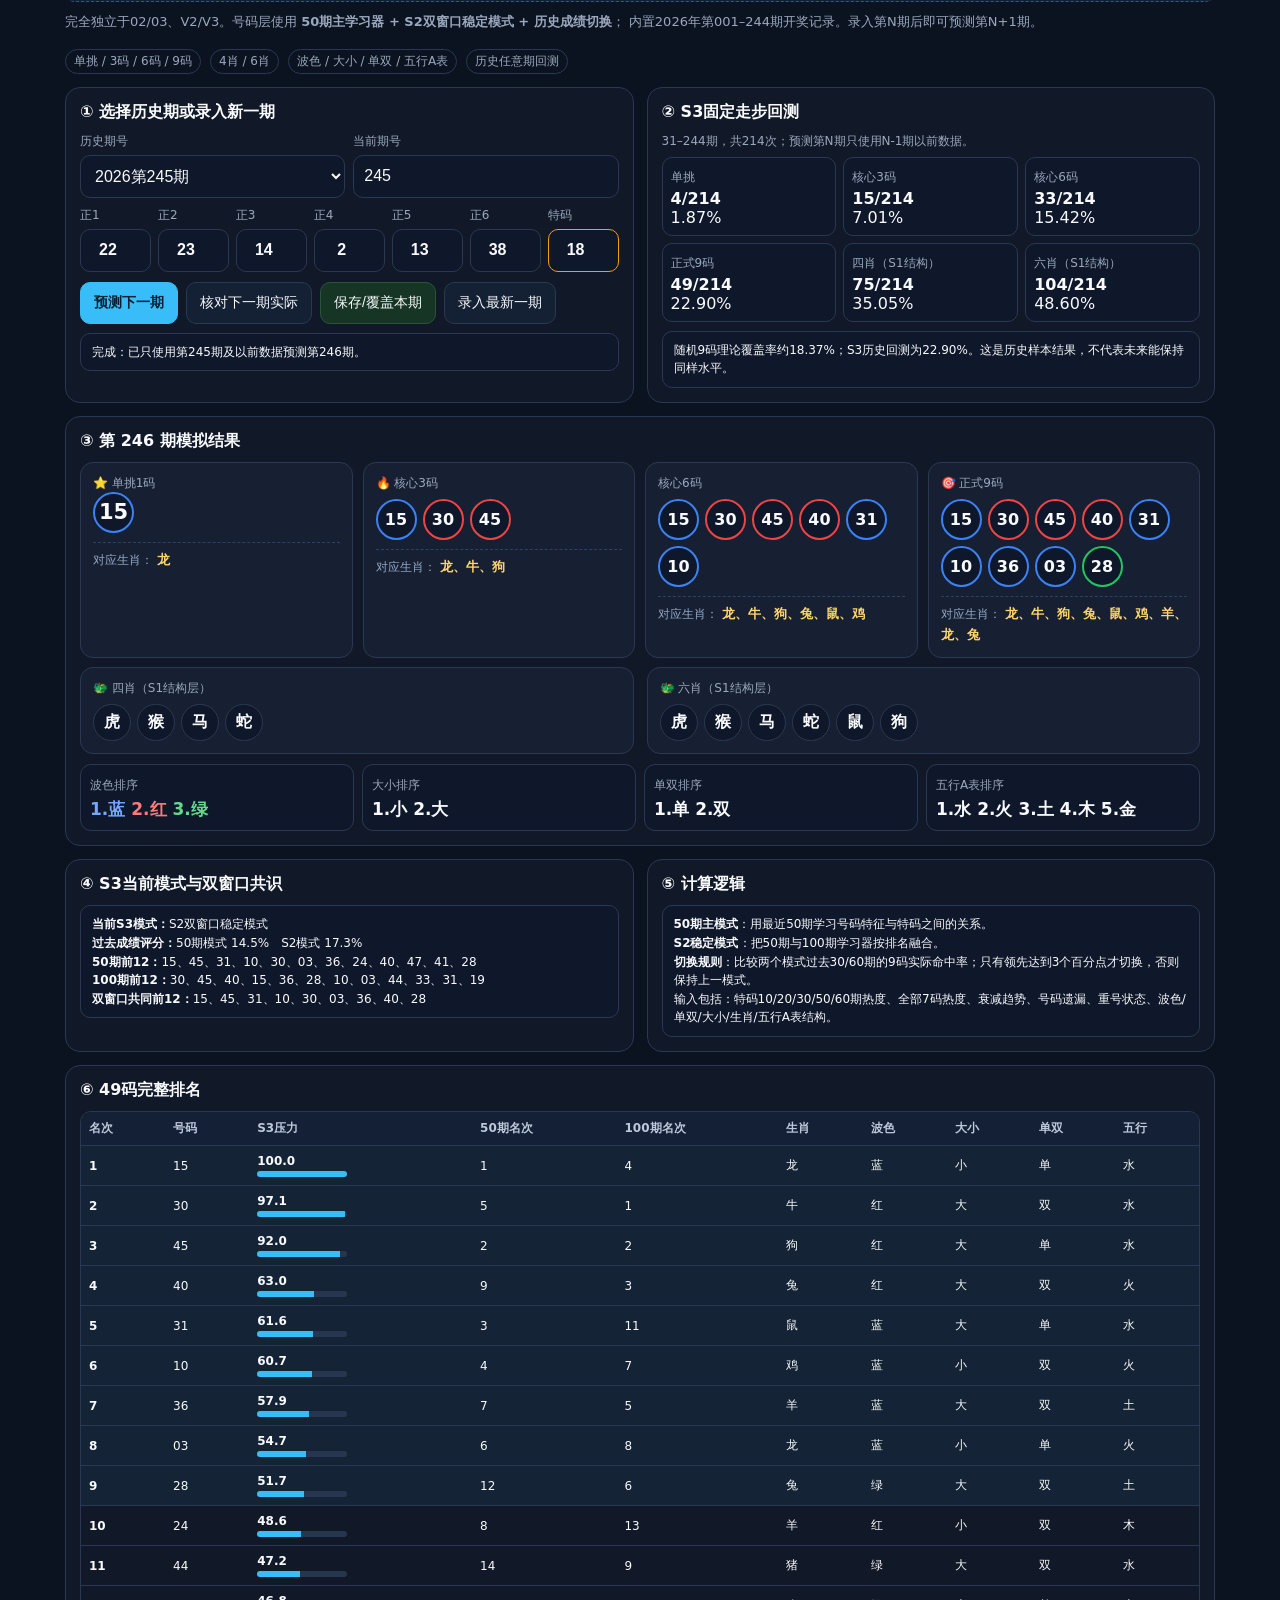
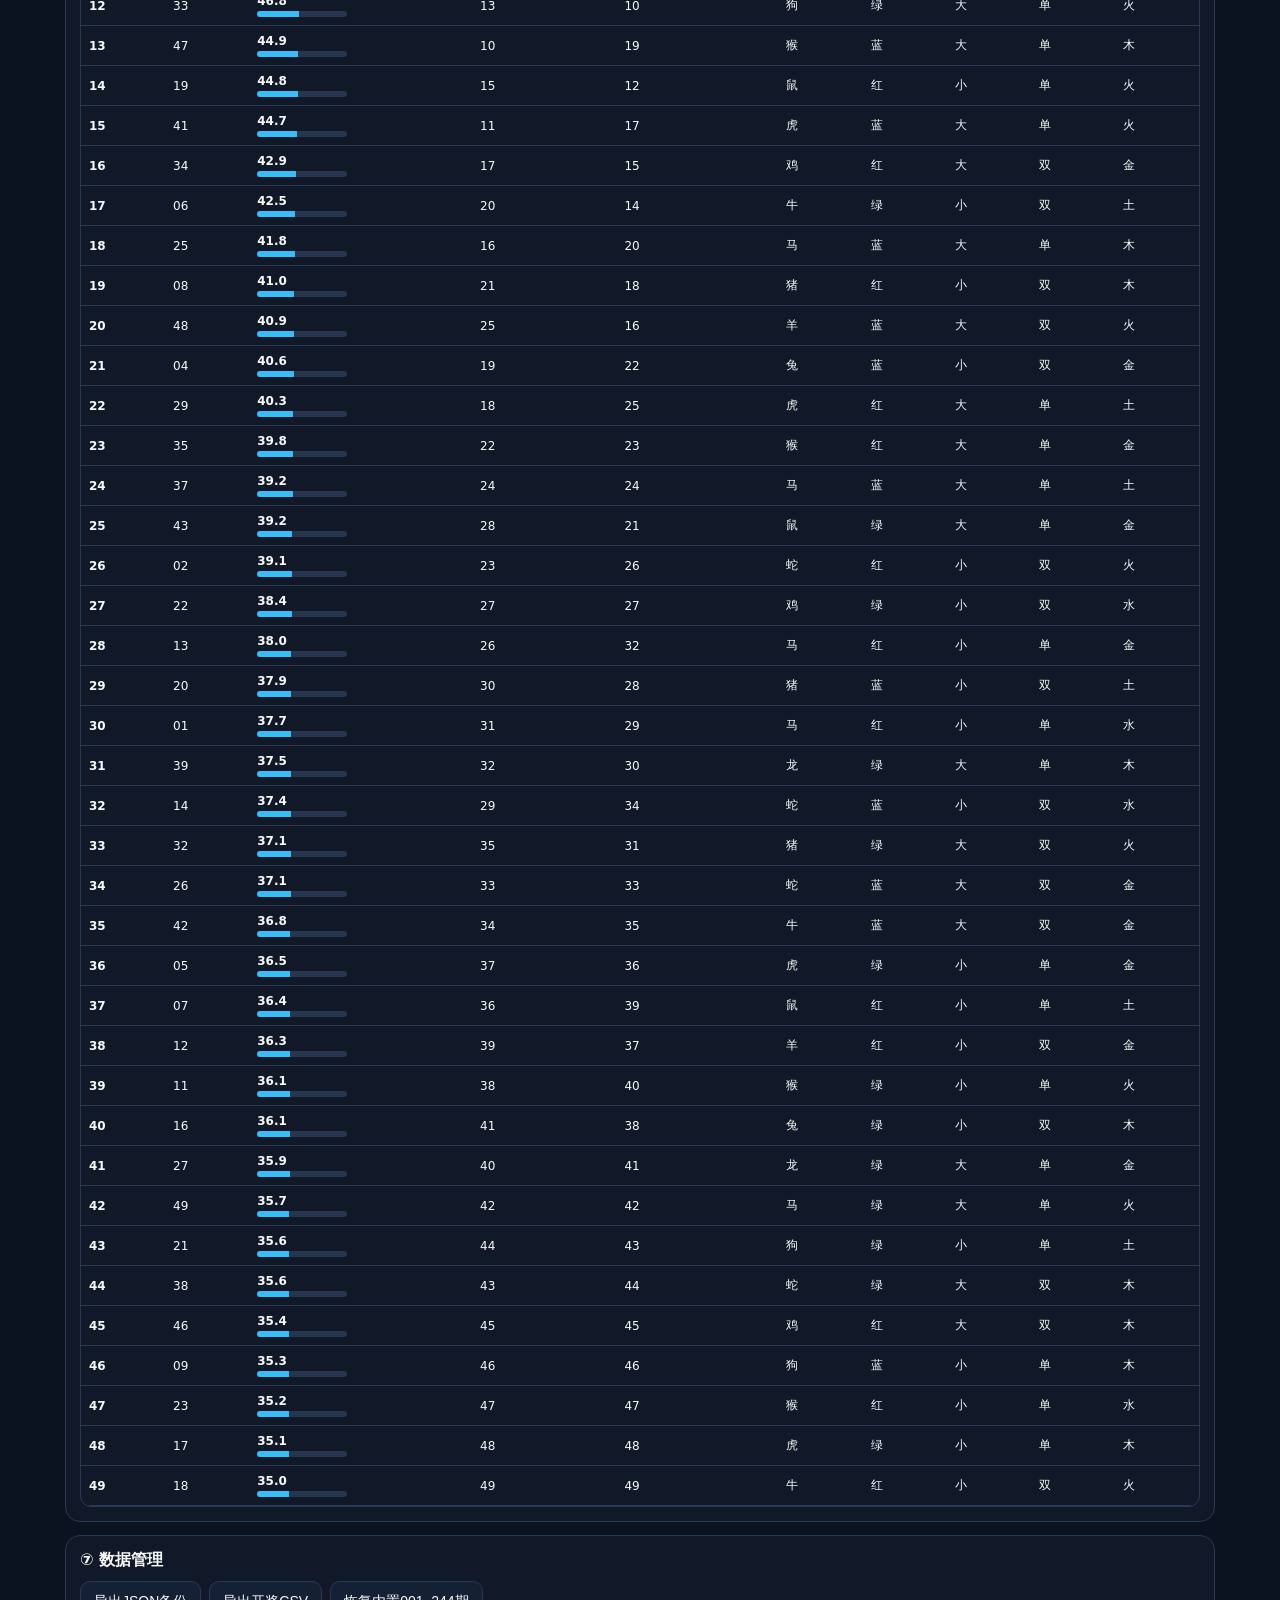
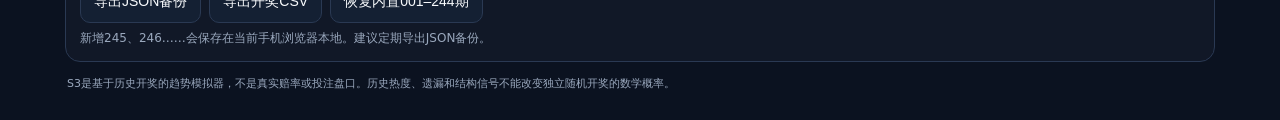
==== commit deac4807: "修复 v67 命中统计并分离提前存档与历史回算" ====
--- a/index.html
+++ b/index.html
@@ -1,9 +1,9 @@
-<!doctype html><html lang="zh-CN"><head><meta charset="utf-8"><meta name="viewport" content="width=device-width,initial-scale=1,viewport-fit=cover"><meta name="theme-color" content="#0b1220"><meta name="robots" content="noindex,nofollow,noarchive,nosnippet,noimageindex"><meta name="referrer" content="no-referrer"><meta http-equiv="Content-Security-Policy" content="default-src 'self'; script-src 'self' 'unsafe-inline' https://cdn.jsdelivr.net; connect-src 'self' https://cdn.jsdelivr.net https://macaumarksix.com https://history.macaumarksix.com; style-src 'self' 'unsafe-inline'; img-src 'self' data:; font-src 'self' data:; object-src 'none'; base-uri 'none'; form-action 'self'; upgrade-insecure-requests"><title>808 S4.6</title><style>body{margin:0;background:#0b1220;color:#fff;font-family:-apple-system,system-ui,sans-serif;display:grid;place-items:center;min-height:100vh}.box{text-align:center;padding:24px}small{color:#9aa8bd}</style></head><body><div class="box"><b>808 S4.6 正在加载…</b><br><small>S4.5保持锁定；S4.6数字层与生肖层独立盲测</small></div><script>
-(async()=>{try{window.__S44_BUILD='v66';
+<!doctype html><html lang="zh-CN"><head><meta charset="utf-8"><meta name="viewport" content="width=device-width,initial-scale=1,viewport-fit=cover"><meta name="theme-color" content="#0b1220"><meta name="robots" content="noindex,nofollow,noarchive,nosnippet,noimageindex"><meta name="referrer" content="no-referrer"><meta http-equiv="Content-Security-Policy" content="default-src 'self'; script-src 'self' 'unsafe-inline' https://cdn.jsdelivr.net; connect-src 'self' https://cdn.jsdelivr.net https://macaumarksix.com https://history.macaumarksix.com; style-src 'self' 'unsafe-inline'; img-src 'self' data:; font-src 'self' data:; object-src 'none'; base-uri 'none'; form-action 'self'; upgrade-insecure-requests"><title>808 S4.6</title><style>body{margin:0;background:#0b1220;color:#fff;font-family:-apple-system,system-ui,sans-serif;display:grid;place-items:center;min-height:100vh}.box{text-align:center;padding:24px}small{color:#9aa8bd}</style></head><body><div class="box"><b>808 S4.6 正在加载…</b><br><small>统计修正版 · 提前存档与历史回算分开</small></div><script>
+(async()=>{try{window.__S44_BUILD='v67';
 let b64='';for(let i=0;i<5;i++)b64+=await (await fetch('./p'+i+'.txt?v=66')).text();const bin=atob(b64.trim()),u=new Uint8Array(bin.length);for(let i=0;i<bin.length;i++)u[i]=bin.charCodeAt(i);let html;if('DecompressionStream'in window){const ds=new DecompressionStream('gzip');html=await new Response(new Blob([u]).stream().pipeThrough(ds)).text();}else{await new Promise((ok,fail)=>{const s=document.createElement('script');s.src='https://cdn.jsdelivr.net/npm/pako@2.1.0/dist/pako.min.js';s.onload=ok;s.onerror=fail;document.head.appendChild(s)});html=new TextDecoder().decode(window.pako.ungzip(u));}
 const mark='const BUILTIN = ';const a=html.indexOf(mark);if(a>=0){const b=html.indexOf(';',a);if(b>a){try{let arr=JSON.parse(html.slice(a+mark.length,b));arr=arr.filter(x=>x.period!==245);arr.push({period:245,regular:[22,23,14,2,13,38],special:18});arr.sort((x,y)=>x.period-y.period);html=html.slice(0,a+mark.length)+JSON.stringify(arr)+html.slice(b);}catch(_){}}}
 const sec='<meta name="robots" content="noindex,nofollow,noarchive,nosnippet,noimageindex"><meta name="referrer" content="no-referrer"><meta http-equiv="Content-Security-Policy" content="default-src \'self\'; script-src \'self\' \'unsafe-inline\' https://cdn.jsdelivr.net; connect-src \'self\' https://cdn.jsdelivr.net https://macaumarksix.com https://history.macaumarksix.com; style-src \'self\' \'unsafe-inline\'; img-src \'self\' data:; font-src \'self\' data:; object-src \'none\'; base-uri \'none\'; form-action \'self\'; upgrade-insecure-requests">';html=html.replace(/<head([^>]*)>/i,'<head$1>'+sec);
 html=html.replaceAll('standalone_s3_draws_v1','standalone_s3_draws_v2');html=html.replace(/<title>[^<]*<\/title>/i,'<title>808 S4.6</title>');
-let core=await (await fetch('./s42.js?v=66')).text();core=core.replace('setTimeout(render,450);setInterval(watch,1800);','');const addon43=await (await fetch('./s43.js?v=66')).text();const addonState=await (await fetch('./s44state.js?v=66')).text();const addon44=await (await fetch('./s44simple.js?v=66')).text();const addon45=await (await fetch('./s45.js?v=66')).text();const addon46=await (await fetch('./s46.js?v=66')).text();const addonLedger=await (await fetch('./shared-ledger.js?v=66')).text();const addonM=await (await fetch('./runtime-migrate.js?v=66')).text();const addonSync=await (await fetch('./auto-sync.js?v=66')).text();const addonTitle=await (await fetch('./title808.js?v=66')).text();const cj=core.lastIndexOf('})();');if(cj<0)throw new Error('找不到S4核心结束位置');core=core.slice(0,cj)+'\n'+addon43+'\n'+addonState+'\n'+addon44+'\n'+addon45+'\n'+addon46+'\n'+addonLedger+'\n'+addonM+'\n'+addonSync+'\n'+addonTitle+'\n'+core.slice(cj);const cut=html.lastIndexOf('})();');if(cut<0)throw new Error('找不到S3计算核心结束位置');html=html.slice(0,cut)+'\n'+core+'\n'+html.slice(cut);
+let core=await (await fetch('./s42.js?v=66')).text();core=core.replace('setTimeout(render,450);setInterval(watch,1800);','');const addon43=await (await fetch('./s43.js?v=66')).text();const addonState=await (await fetch('./s44state.js?v=66')).text();const addon44=await (await fetch('./s44simple.js?v=66')).text();const addon45=await (await fetch('./s45.js?v=66')).text();const addon46=await (await fetch('./s46.js?v=66')).text();const addonLedger=(await (await fetch('./audit-ledger.js?v=66')).text())+'\n'+(await (await fetch('./prediction-audit.js?v=66')).text());const addonM=await (await fetch('./runtime-migrate.js?v=66')).text();const addonSync=await (await fetch('./auto-sync.js?v=66')).text();const addonTitle=await (await fetch('./title808.js?v=66')).text();const cj=core.lastIndexOf('})();');if(cj<0)throw new Error('找不到S4核心结束位置');core=core.slice(0,cj)+'\n'+addon43+'\n'+addonState+'\n'+addon44+'\n'+addon45+'\n'+addon46+'\n'+addonLedger+'\n'+addonM+'\n'+addonSync+'\n'+addonTitle+'\n'+core.slice(cj);const cut=html.lastIndexOf('})();');if(cut<0)throw new Error('找不到S3计算核心结束位置');html=html.slice(0,cut)+'\n'+core+'\n'+html.slice(cut);
 document.open();document.write(html);document.close();}catch(e){document.body.innerHTML='<div class="box"><b>加载失败</b><br><small>'+e.message+'</small></div>'}})();
 </script></body></html>
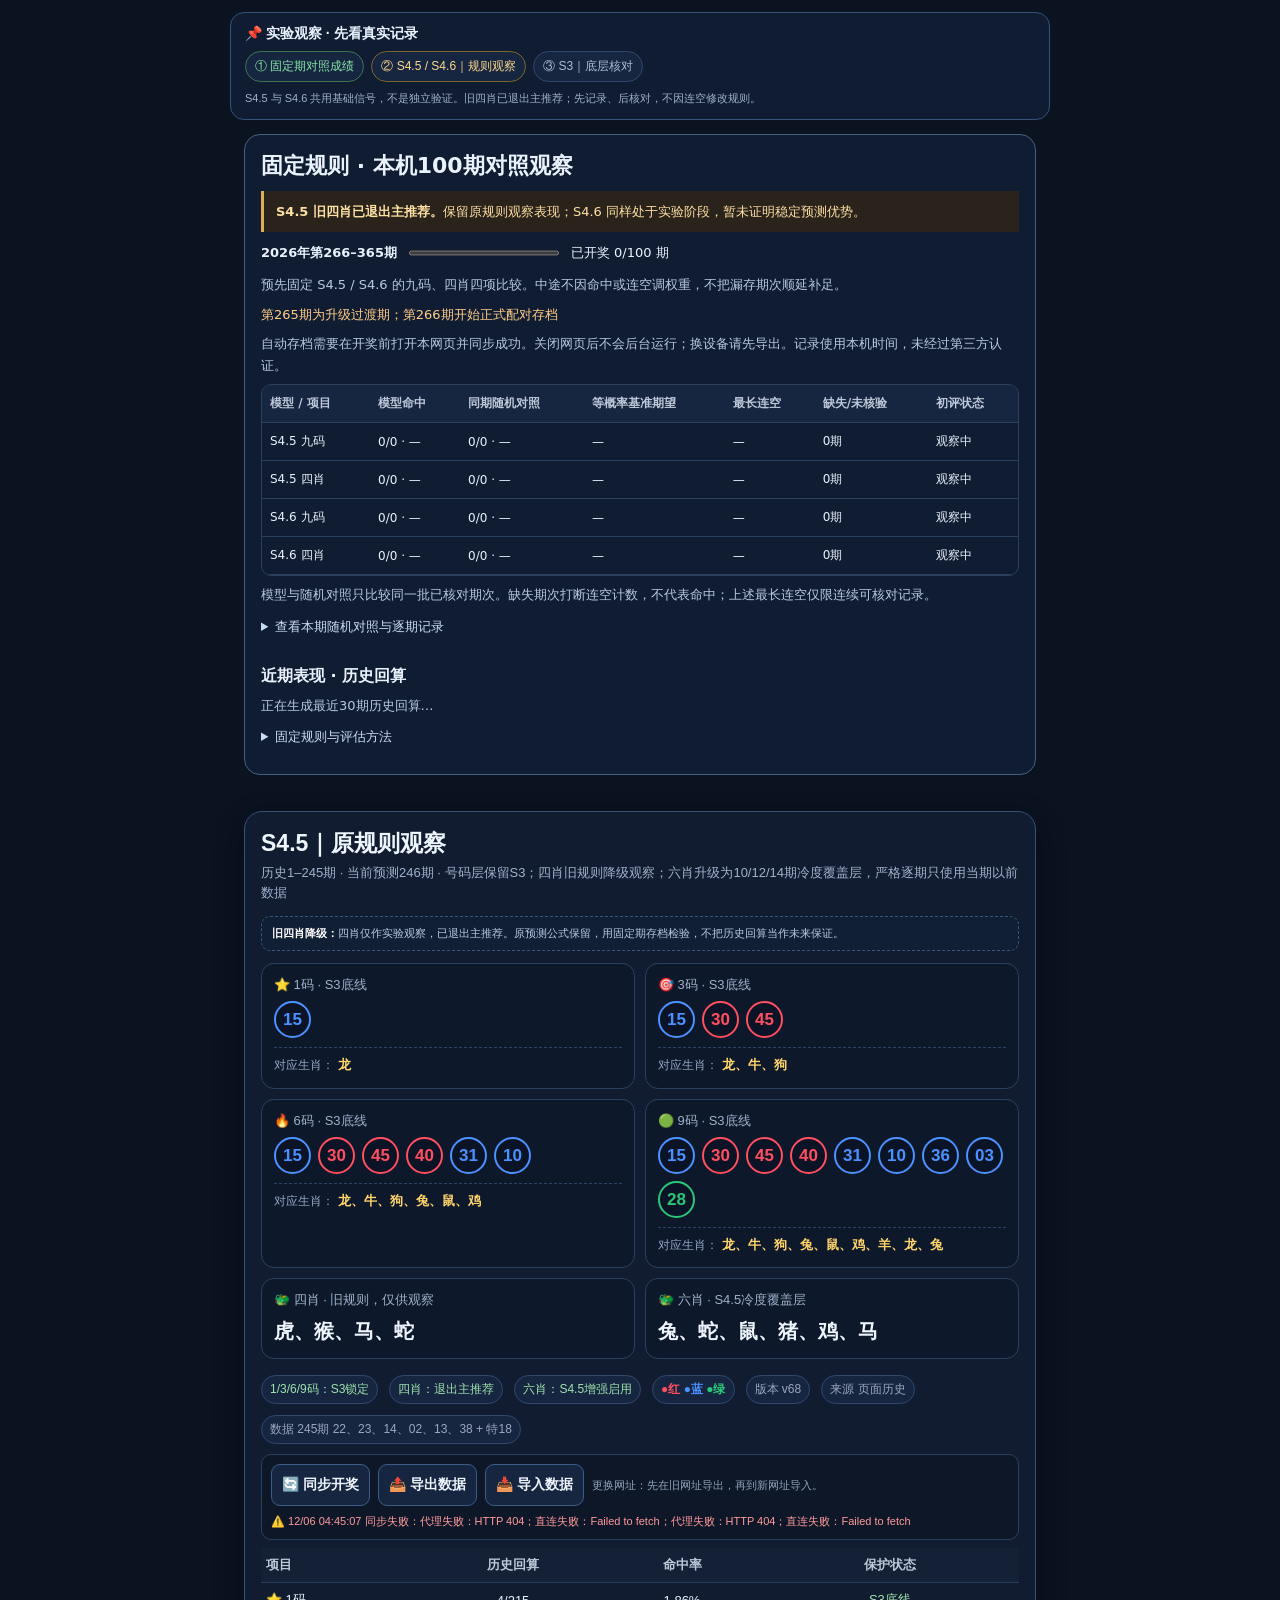
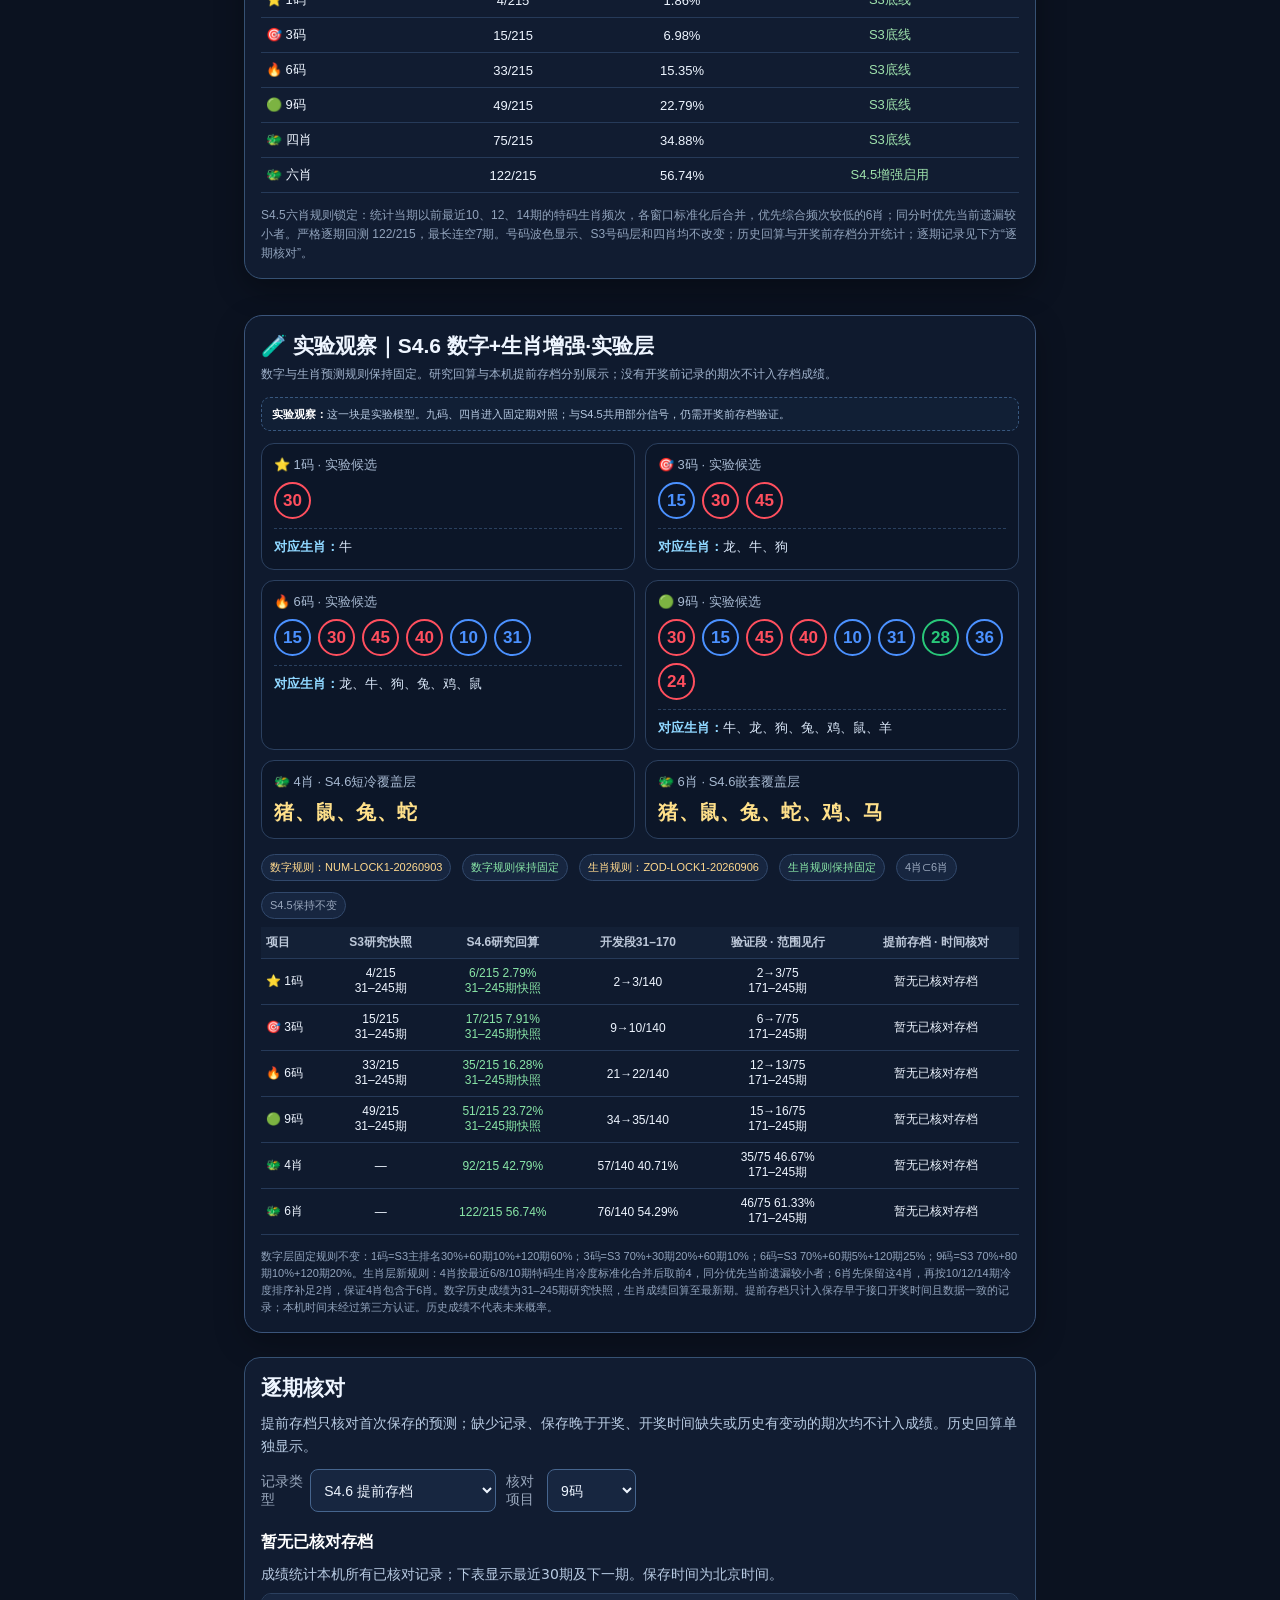
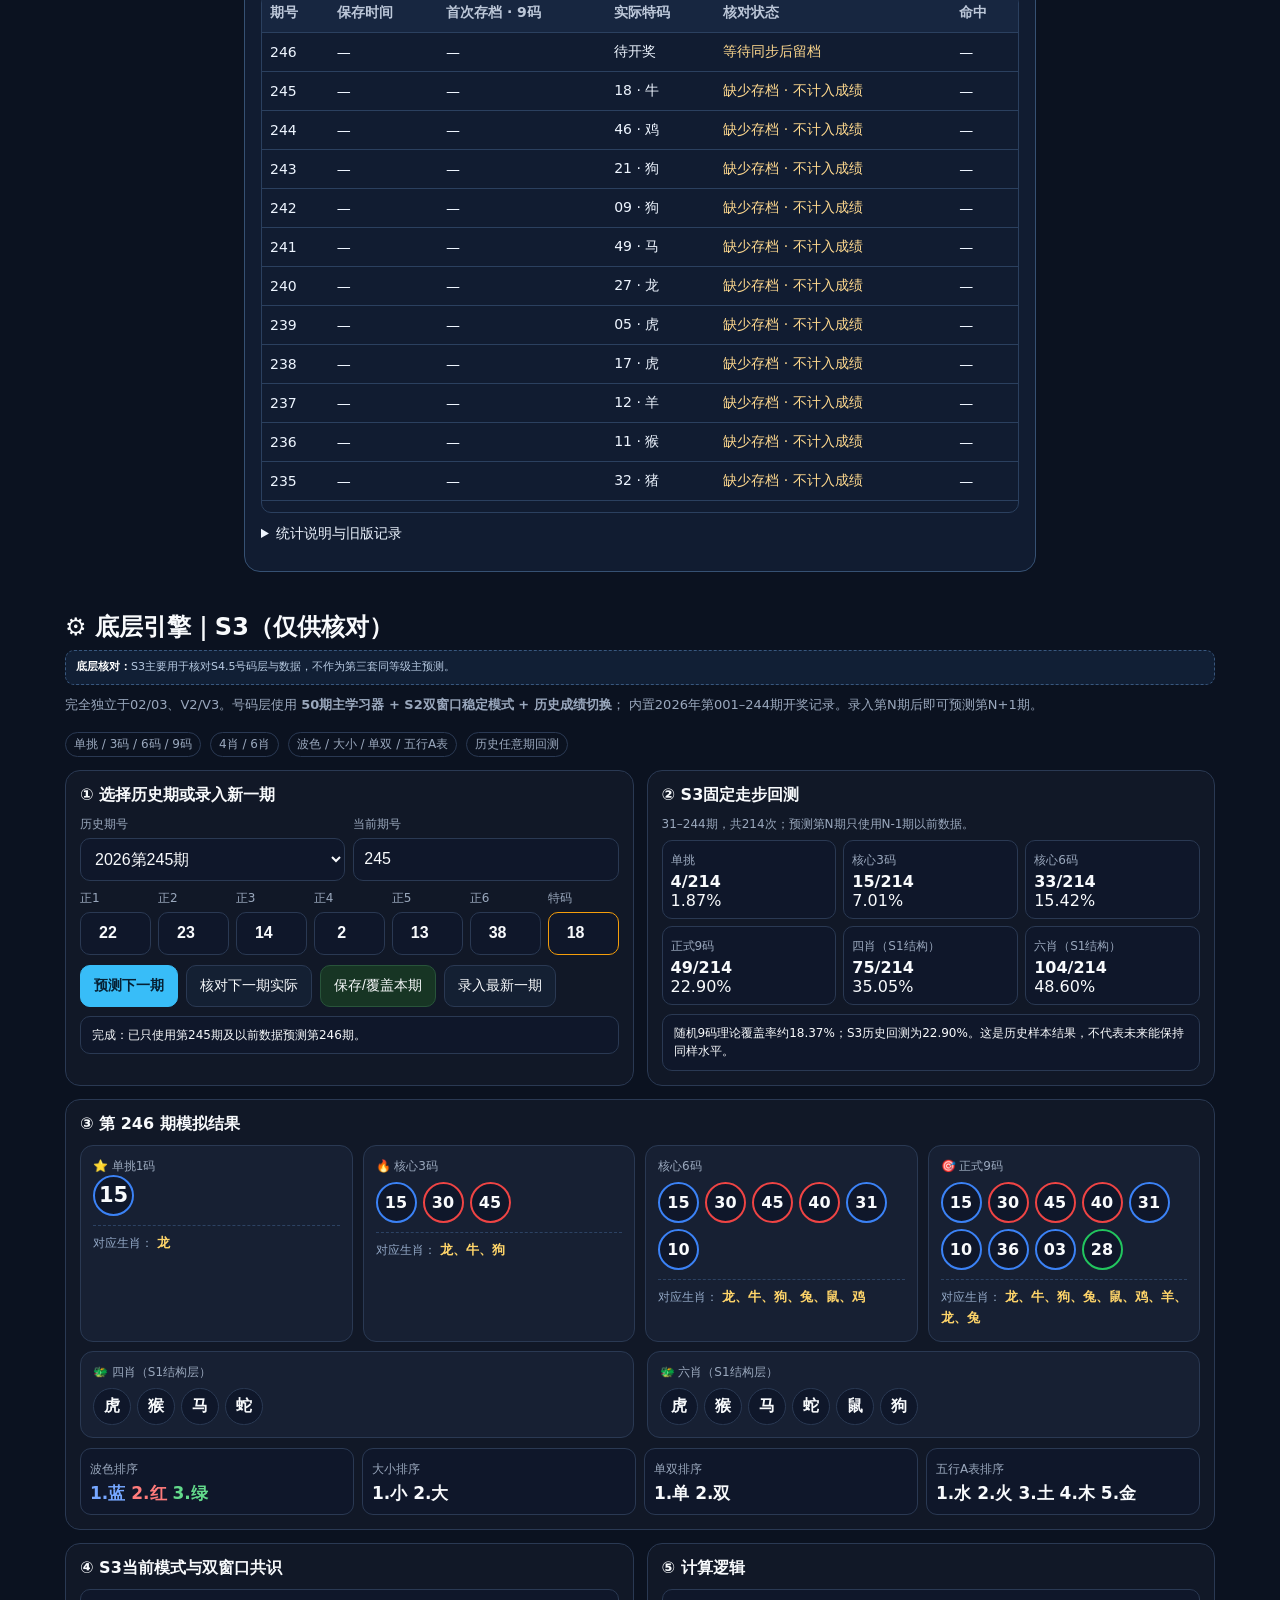
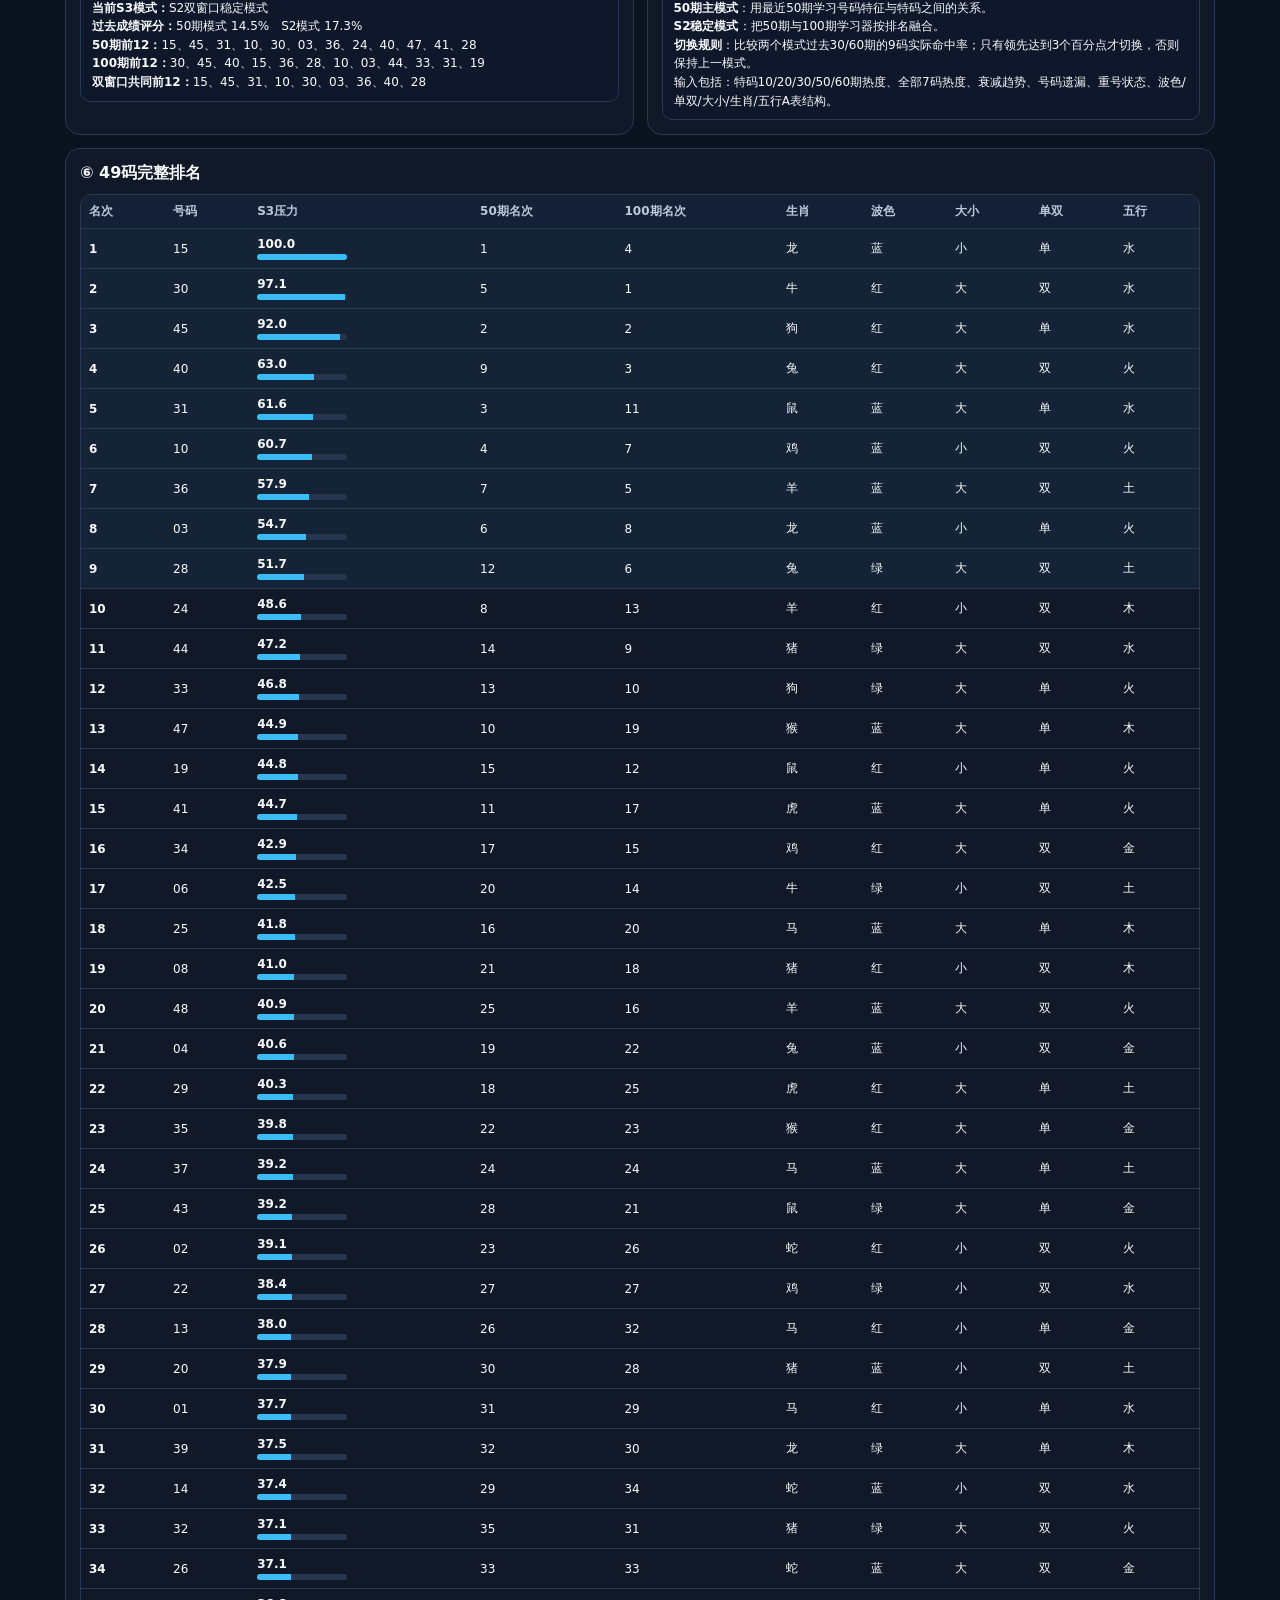
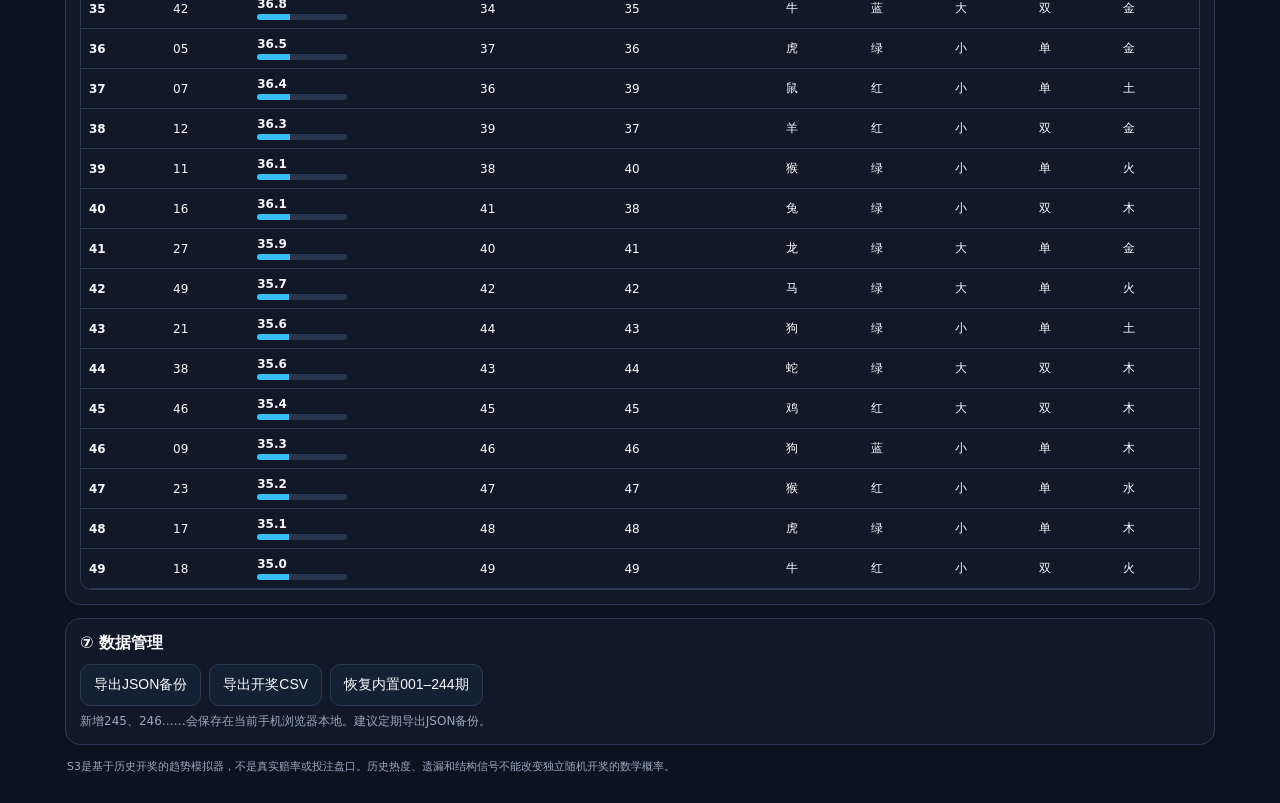
==== commit 2cb7f399: "v68：固定100期随机对照与近期表现，旧四肖降级观察" ====
--- a/index.html
+++ b/index.html
@@ -1,9 +1,9 @@
-<!doctype html><html lang="zh-CN"><head><meta charset="utf-8"><meta name="viewport" content="width=device-width,initial-scale=1,viewport-fit=cover"><meta name="theme-color" content="#0b1220"><meta name="robots" content="noindex,nofollow,noarchive,nosnippet,noimageindex"><meta name="referrer" content="no-referrer"><meta http-equiv="Content-Security-Policy" content="default-src 'self'; script-src 'self' 'unsafe-inline' https://cdn.jsdelivr.net; connect-src 'self' https://cdn.jsdelivr.net https://macaumarksix.com https://history.macaumarksix.com; style-src 'self' 'unsafe-inline'; img-src 'self' data:; font-src 'self' data:; object-src 'none'; base-uri 'none'; form-action 'self'; upgrade-insecure-requests"><title>808 S4.6</title><style>body{margin:0;background:#0b1220;color:#fff;font-family:-apple-system,system-ui,sans-serif;display:grid;place-items:center;min-height:100vh}.box{text-align:center;padding:24px}small{color:#9aa8bd}</style></head><body><div class="box"><b>808 S4.6 正在加载…</b><br><small>统计修正版 · 提前存档与历史回算分开</small></div><script>
-(async()=>{try{window.__S44_BUILD='v67';
-let b64='';for(let i=0;i<5;i++)b64+=await (await fetch('./p'+i+'.txt?v=66')).text();const bin=atob(b64.trim()),u=new Uint8Array(bin.length);for(let i=0;i<bin.length;i++)u[i]=bin.charCodeAt(i);let html;if('DecompressionStream'in window){const ds=new DecompressionStream('gzip');html=await new Response(new Blob([u]).stream().pipeThrough(ds)).text();}else{await new Promise((ok,fail)=>{const s=document.createElement('script');s.src='https://cdn.jsdelivr.net/npm/pako@2.1.0/dist/pako.min.js';s.onload=ok;s.onerror=fail;document.head.appendChild(s)});html=new TextDecoder().decode(window.pako.ungzip(u));}
+<!doctype html><html lang="zh-CN"><head><meta charset="utf-8"><meta name="viewport" content="width=device-width,initial-scale=1,viewport-fit=cover"><meta name="theme-color" content="#0b1220"><meta name="robots" content="noindex,nofollow,noarchive,nosnippet,noimageindex"><meta name="referrer" content="no-referrer"><meta http-equiv="Content-Security-Policy" content="default-src 'self'; script-src 'self' 'unsafe-inline' https://cdn.jsdelivr.net; connect-src 'self' https://cdn.jsdelivr.net https://macaumarksix.com https://history.macaumarksix.com; style-src 'self' 'unsafe-inline'; img-src 'self' data:; font-src 'self' data:; object-src 'none'; base-uri 'none'; form-action 'self'; upgrade-insecure-requests"><title>808 S4.6</title><style>body{margin:0;background:#0b1220;color:#fff;font-family:-apple-system,system-ui,sans-serif;display:grid;place-items:center;min-height:100vh}.box{text-align:center;padding:24px}small{color:#9aa8bd}</style></head><body><div class="box"><b>808 S4.6 正在加载…</b><br><small>固定规则观察 · 随机对照 · 近期表现</small></div><script>
+(async()=>{try{window.__S44_BUILD='v68';
+let b64='';for(let i=0;i<5;i++)b64+=await (await fetch('./p'+i+'.txt?v=68')).text();const bin=atob(b64.trim()),u=new Uint8Array(bin.length);for(let i=0;i<bin.length;i++)u[i]=bin.charCodeAt(i);let html;if('DecompressionStream'in window){const ds=new DecompressionStream('gzip');html=await new Response(new Blob([u]).stream().pipeThrough(ds)).text();}else{await new Promise((ok,fail)=>{const s=document.createElement('script');s.src='https://cdn.jsdelivr.net/npm/pako@2.1.0/dist/pako.min.js';s.onload=ok;s.onerror=fail;document.head.appendChild(s)});html=new TextDecoder().decode(window.pako.ungzip(u));}
 const mark='const BUILTIN = ';const a=html.indexOf(mark);if(a>=0){const b=html.indexOf(';',a);if(b>a){try{let arr=JSON.parse(html.slice(a+mark.length,b));arr=arr.filter(x=>x.period!==245);arr.push({period:245,regular:[22,23,14,2,13,38],special:18});arr.sort((x,y)=>x.period-y.period);html=html.slice(0,a+mark.length)+JSON.stringify(arr)+html.slice(b);}catch(_){}}}
 const sec='<meta name="robots" content="noindex,nofollow,noarchive,nosnippet,noimageindex"><meta name="referrer" content="no-referrer"><meta http-equiv="Content-Security-Policy" content="default-src \'self\'; script-src \'self\' \'unsafe-inline\' https://cdn.jsdelivr.net; connect-src \'self\' https://cdn.jsdelivr.net https://macaumarksix.com https://history.macaumarksix.com; style-src \'self\' \'unsafe-inline\'; img-src \'self\' data:; font-src \'self\' data:; object-src \'none\'; base-uri \'none\'; form-action \'self\'; upgrade-insecure-requests">';html=html.replace(/<head([^>]*)>/i,'<head$1>'+sec);
 html=html.replaceAll('standalone_s3_draws_v1','standalone_s3_draws_v2');html=html.replace(/<title>[^<]*<\/title>/i,'<title>808 S4.6</title>');
-let core=await (await fetch('./s42.js?v=66')).text();core=core.replace('setTimeout(render,450);setInterval(watch,1800);','');const addon43=await (await fetch('./s43.js?v=66')).text();const addonState=await (await fetch('./s44state.js?v=66')).text();const addon44=await (await fetch('./s44simple.js?v=66')).text();const addon45=await (await fetch('./s45.js?v=66')).text();const addon46=await (await fetch('./s46.js?v=66')).text();const addonLedger=(await (await fetch('./audit-ledger.js?v=66')).text())+'\n'+(await (await fetch('./prediction-audit.js?v=66')).text());const addonM=await (await fetch('./runtime-migrate.js?v=66')).text();const addonSync=await (await fetch('./auto-sync.js?v=66')).text();const addonTitle=await (await fetch('./title808.js?v=66')).text();const cj=core.lastIndexOf('})();');if(cj<0)throw new Error('找不到S4核心结束位置');core=core.slice(0,cj)+'\n'+addon43+'\n'+addonState+'\n'+addon44+'\n'+addon45+'\n'+addon46+'\n'+addonLedger+'\n'+addonM+'\n'+addonSync+'\n'+addonTitle+'\n'+core.slice(cj);const cut=html.lastIndexOf('})();');if(cut<0)throw new Error('找不到S3计算核心结束位置');html=html.slice(0,cut)+'\n'+core+'\n'+html.slice(cut);
+let core=await (await fetch('./s42.js?v=68')).text();core=core.replace('setTimeout(render,450);setInterval(watch,1800);','');const addon43=await (await fetch('./s43.js?v=68')).text();const addonState=await (await fetch('./s44state.js?v=68')).text();const addon44=await (await fetch('./s44simple.js?v=68')).text();const addon45=await (await fetch('./s45.js?v=68')).text();const addon46=await (await fetch('./s46.js?v=68')).text();const addonExperiment=await (await fetch('./experiment-core.js?v=68')).text();const addonExperimentUI=await (await fetch('./experiment-ui.js?v=68')).text();const addonLedger=(await (await fetch('./audit-ledger.js?v=68')).text())+'\n'+(await (await fetch('./prediction-audit.js?v=68')).text());const addonM=await (await fetch('./runtime-migrate.js?v=68')).text();const addonSync=await (await fetch('./auto-sync.js?v=68')).text();const addonTitle=await (await fetch('./title808.js?v=68')).text();const cj=core.lastIndexOf('})();');if(cj<0)throw new Error('找不到S4核心结束位置');core=core.slice(0,cj)+'\n'+addon43+'\n'+addonState+'\n'+addon44+'\n'+addon45+'\n'+addon46+'\n'+addonExperiment+'\n'+addonLedger+'\n'+addonExperimentUI+'\n'+addonM+'\n'+addonSync+'\n'+addonTitle+'\n'+core.slice(cj);const cut=html.lastIndexOf('})();');if(cut<0)throw new Error('找不到S3计算核心结束位置');html=html.slice(0,cut)+'\n'+core+'\n'+html.slice(cut);
 document.open();document.write(html);document.close();}catch(e){document.body.innerHTML='<div class="box"><b>加载失败</b><br><small>'+e.message+'</small></div>'}})();
 </script></body></html>
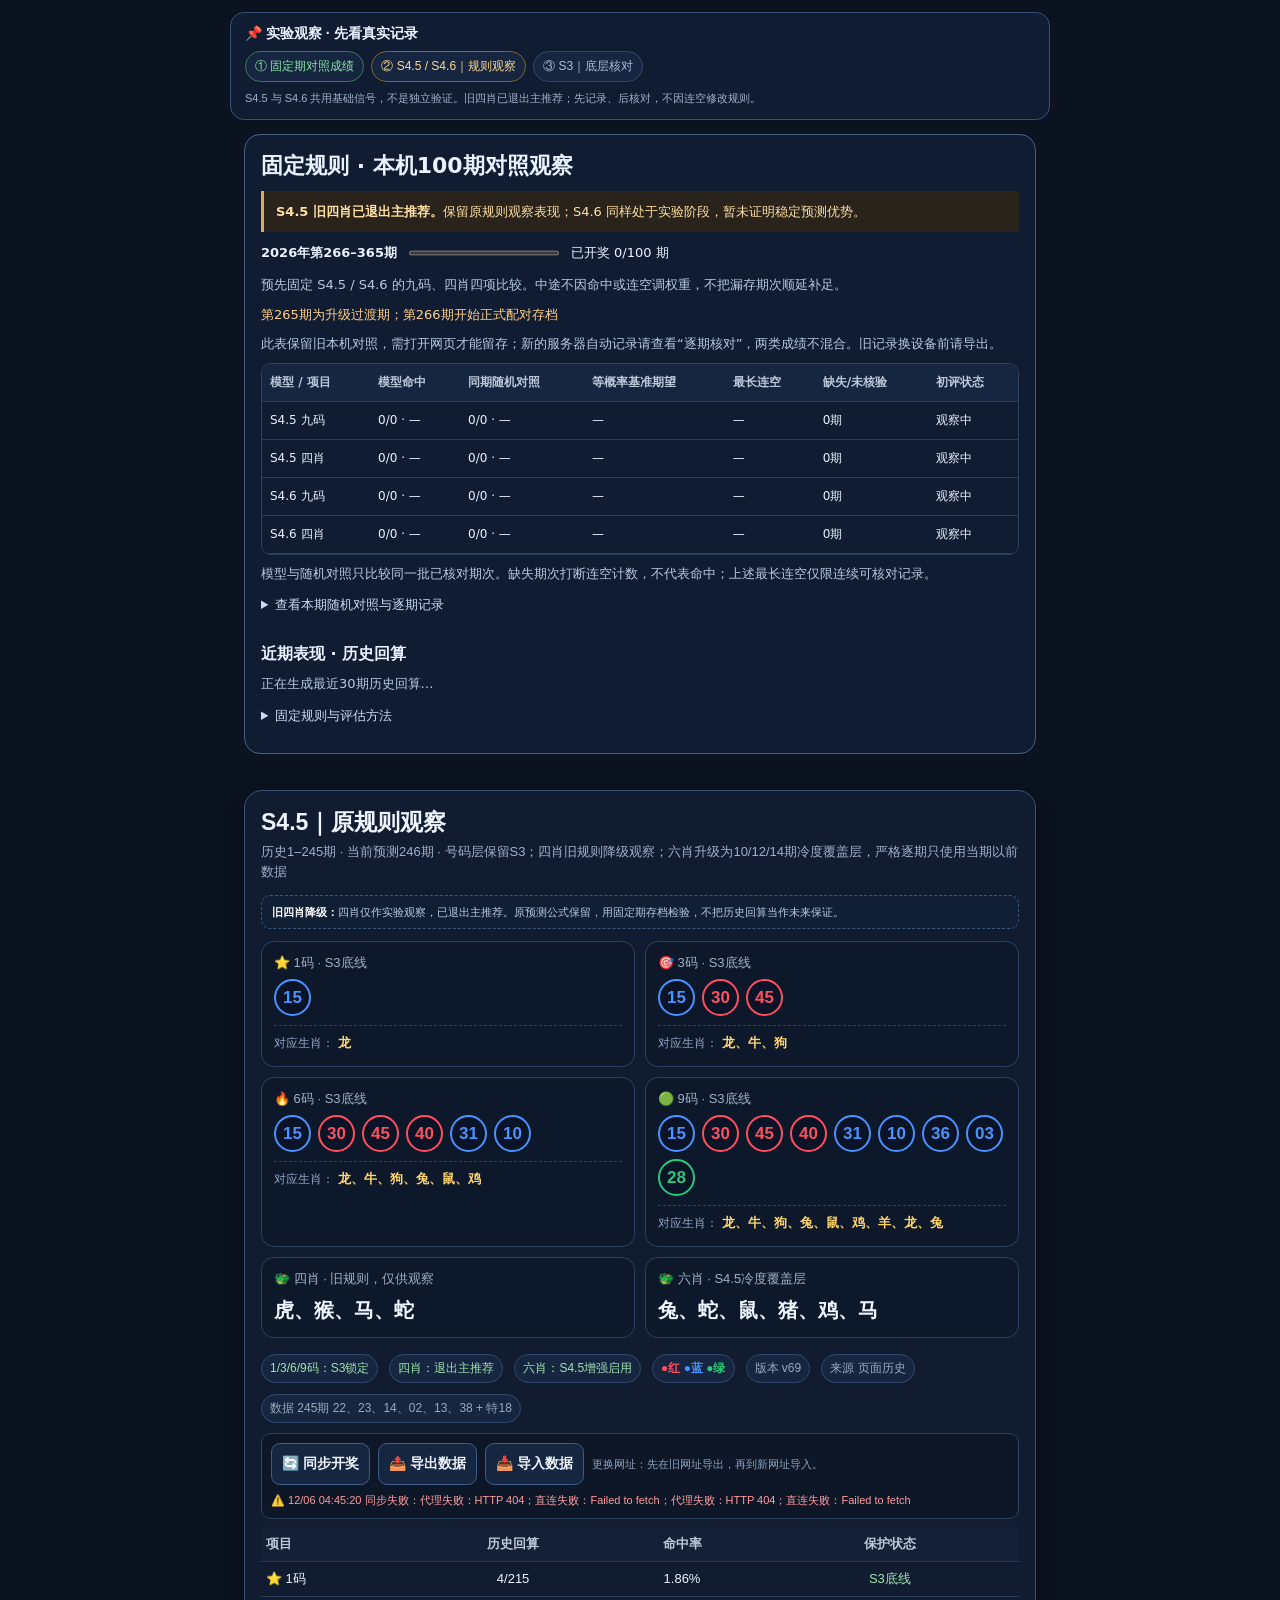
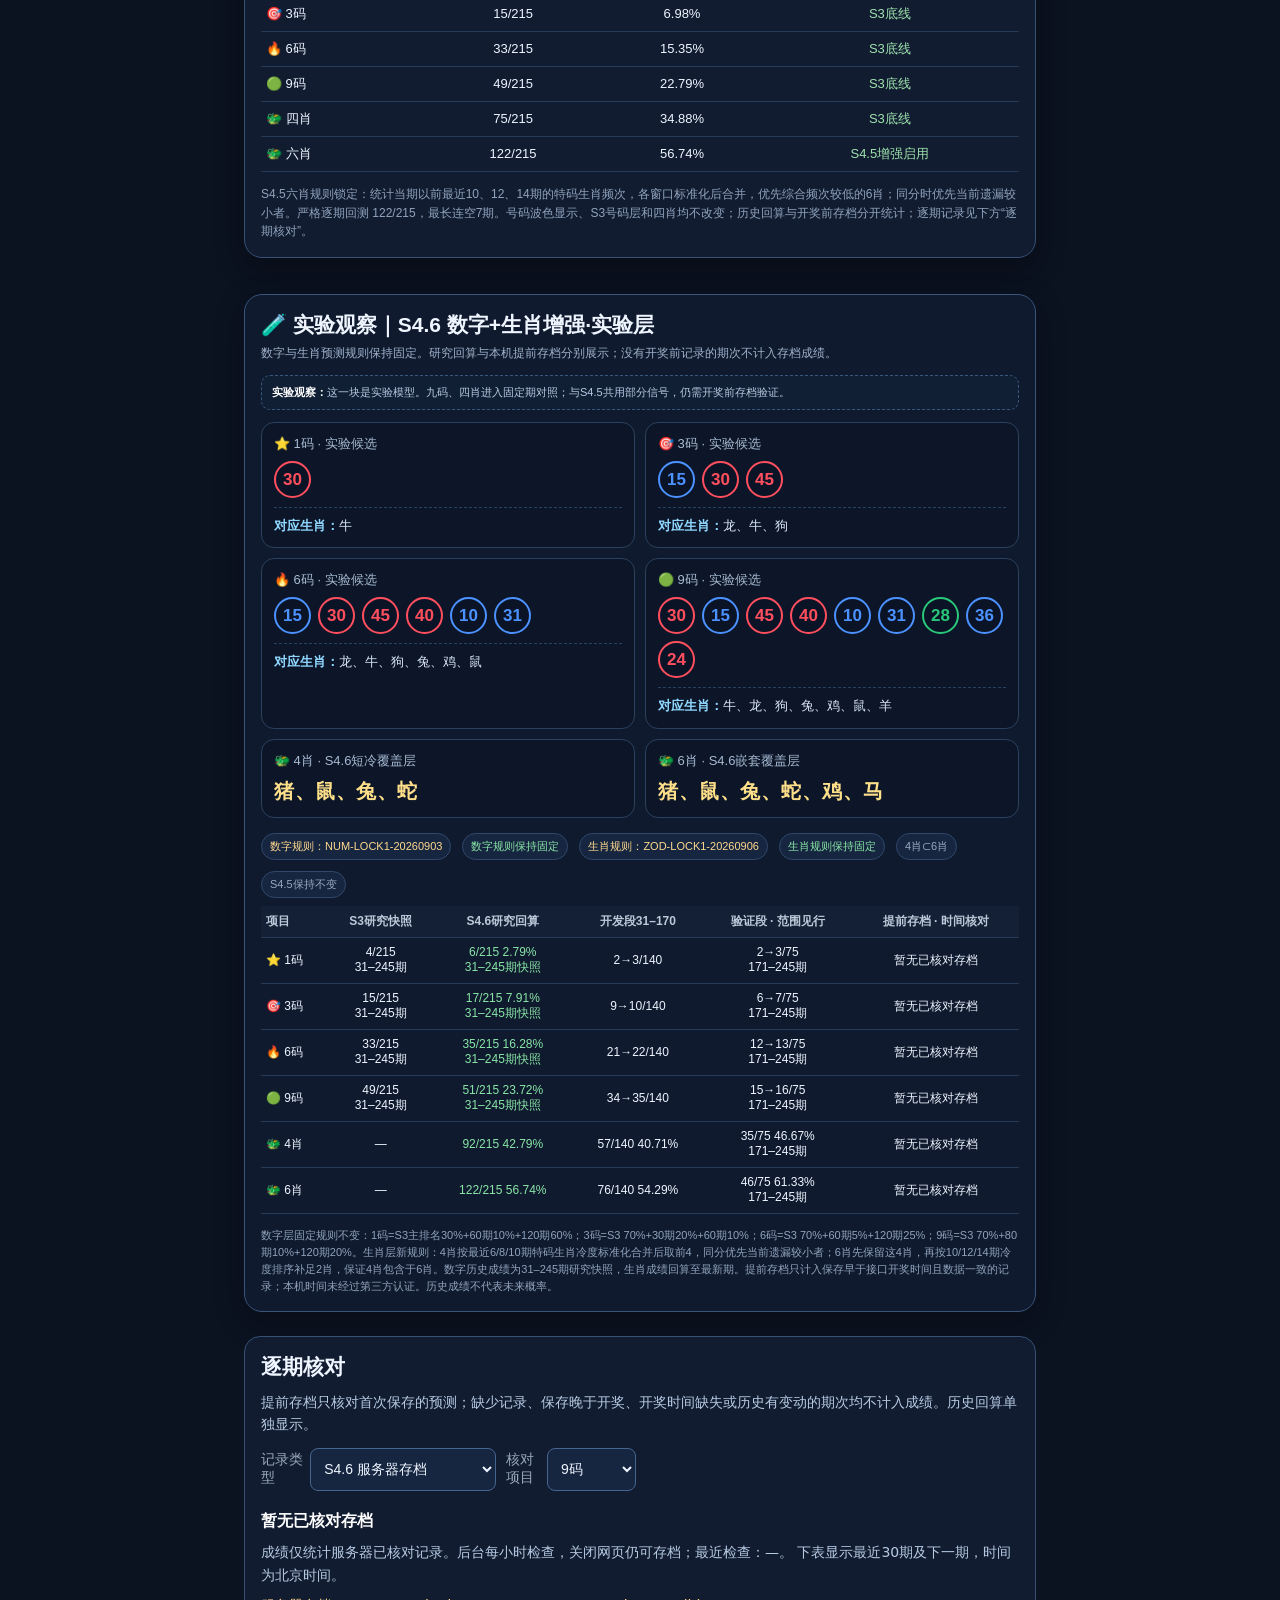
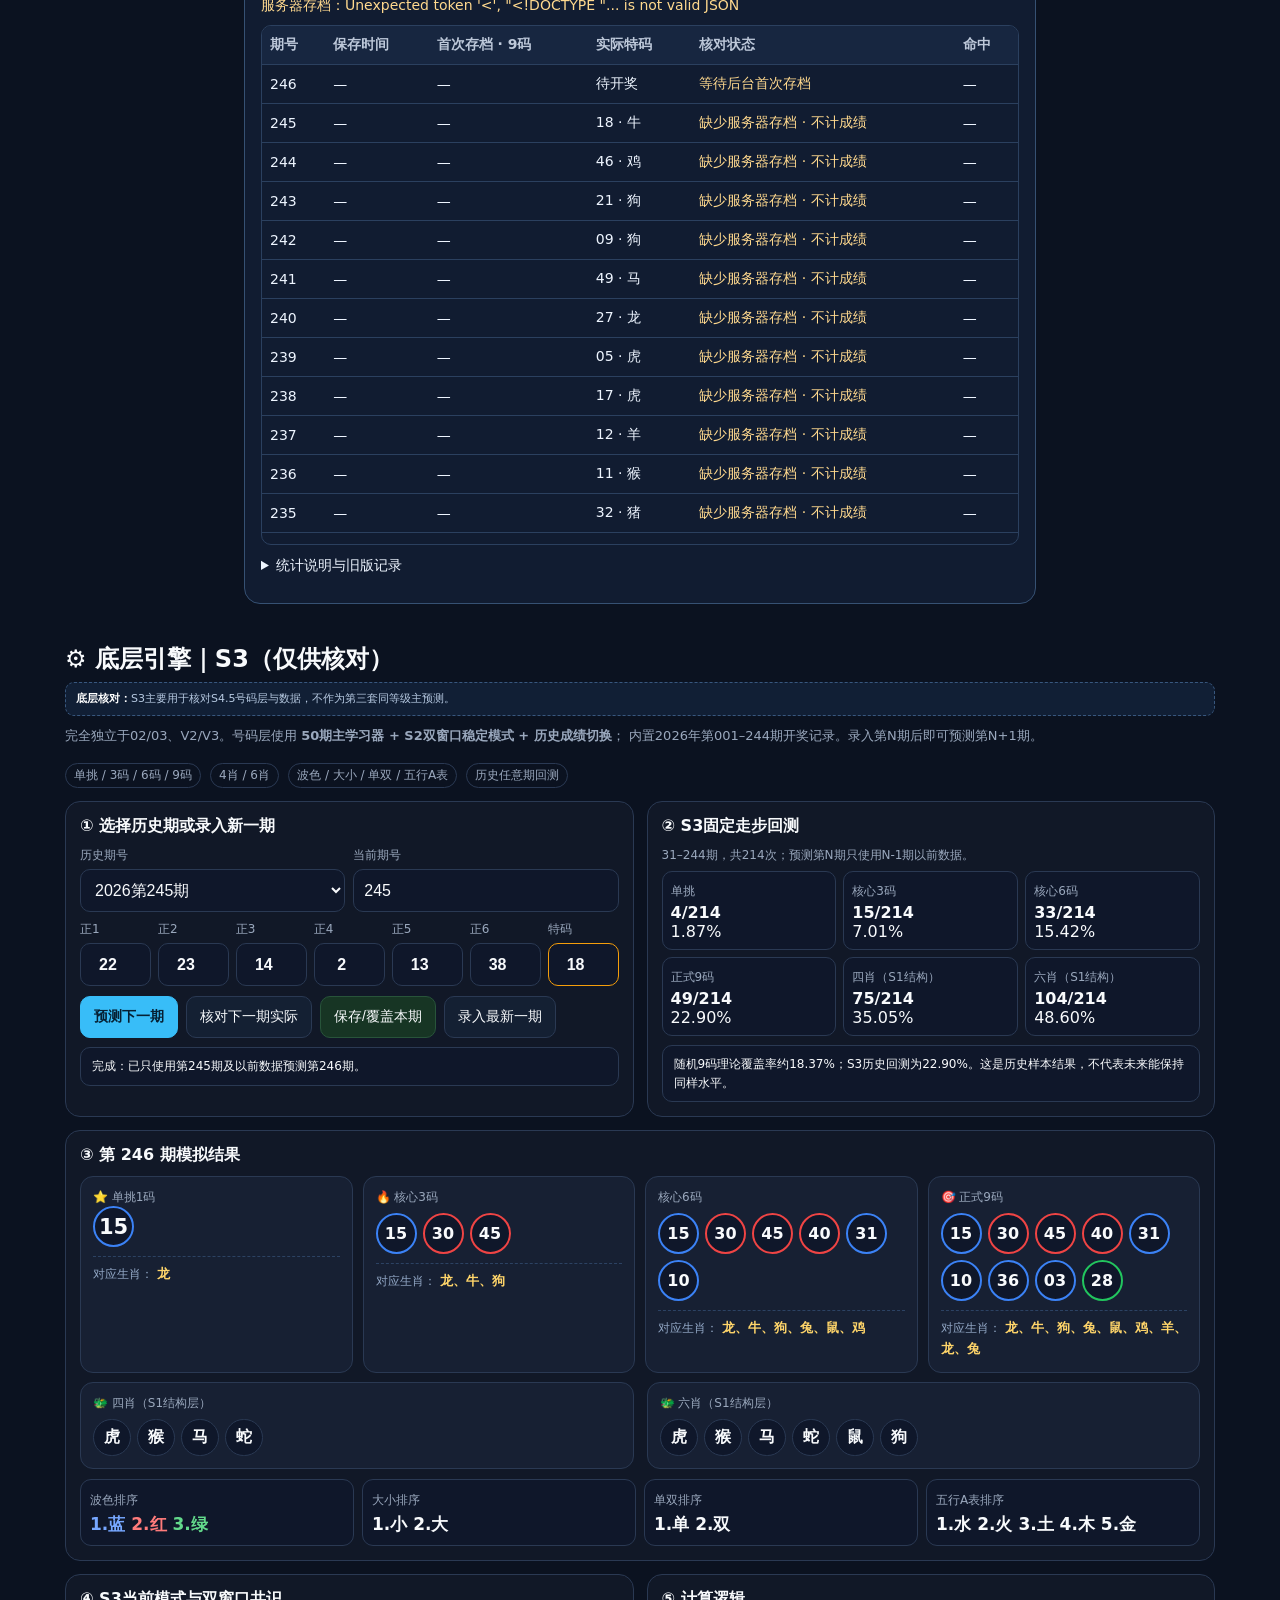
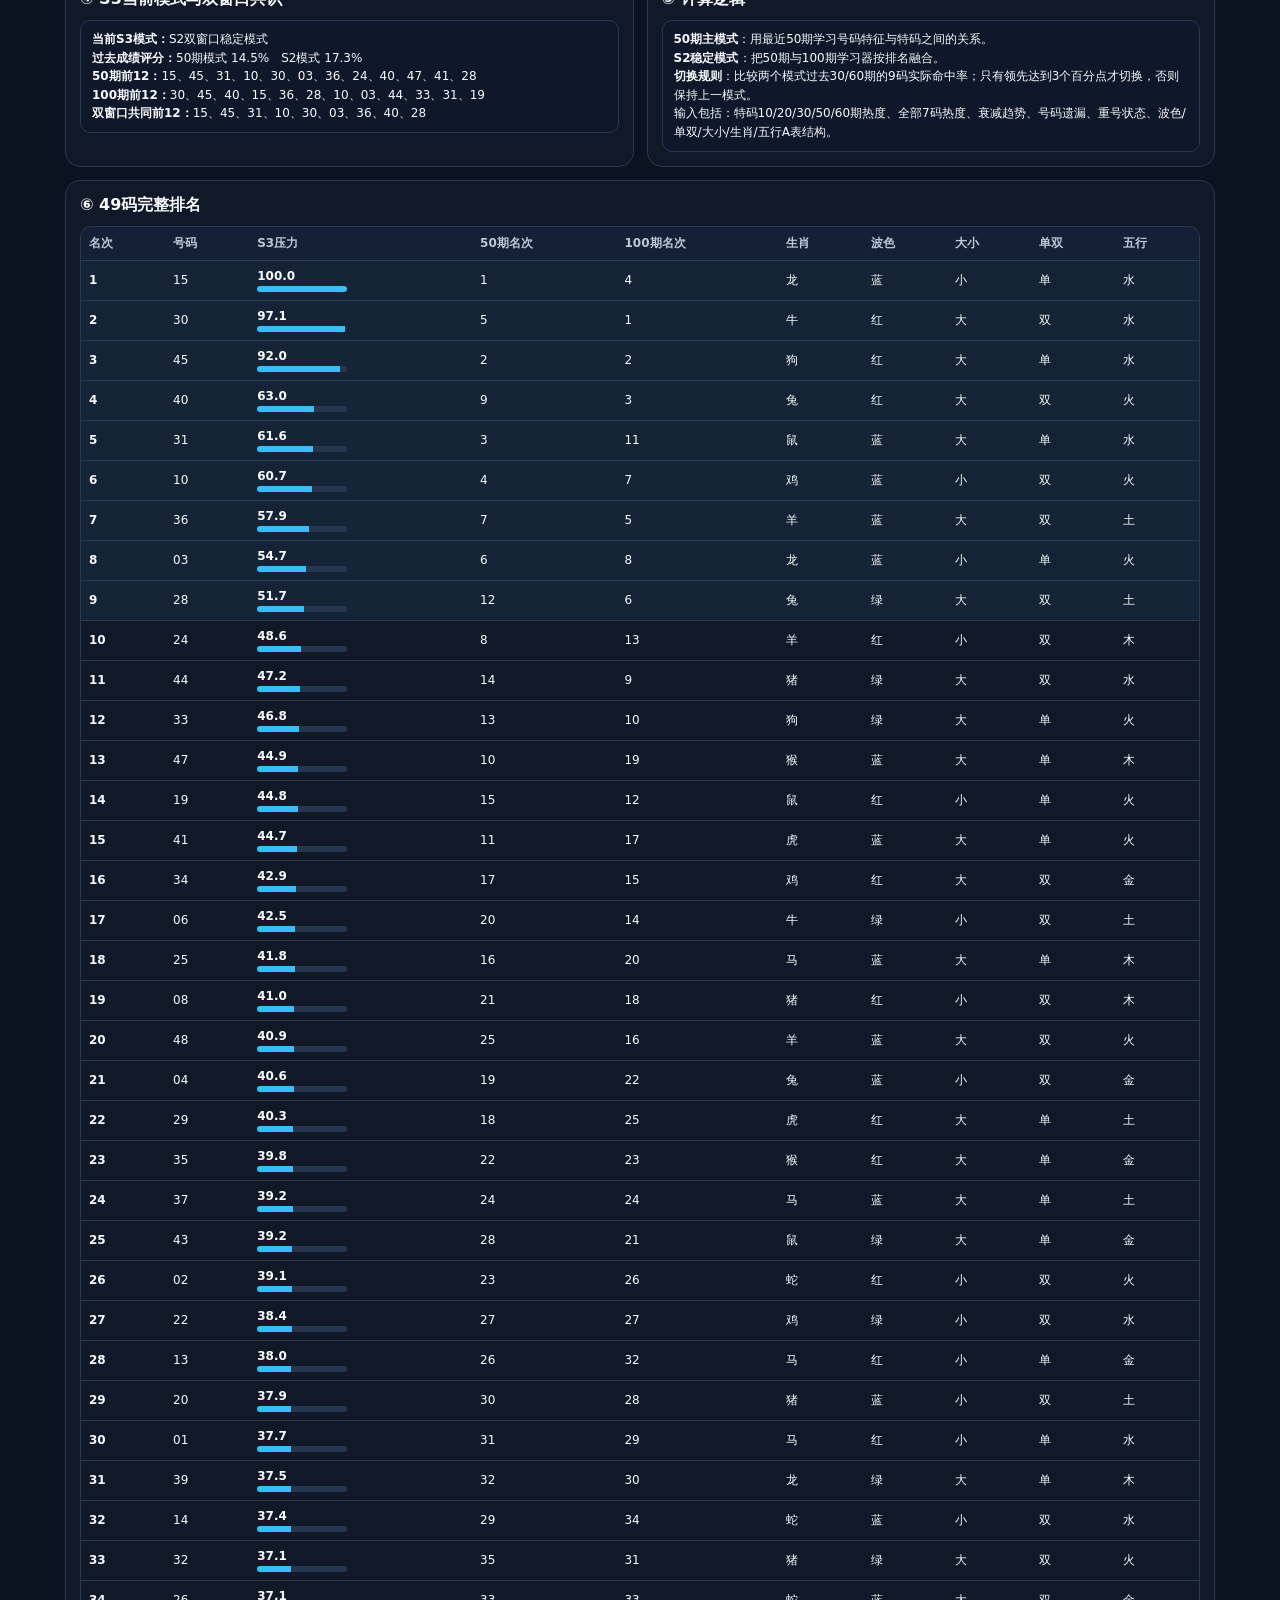
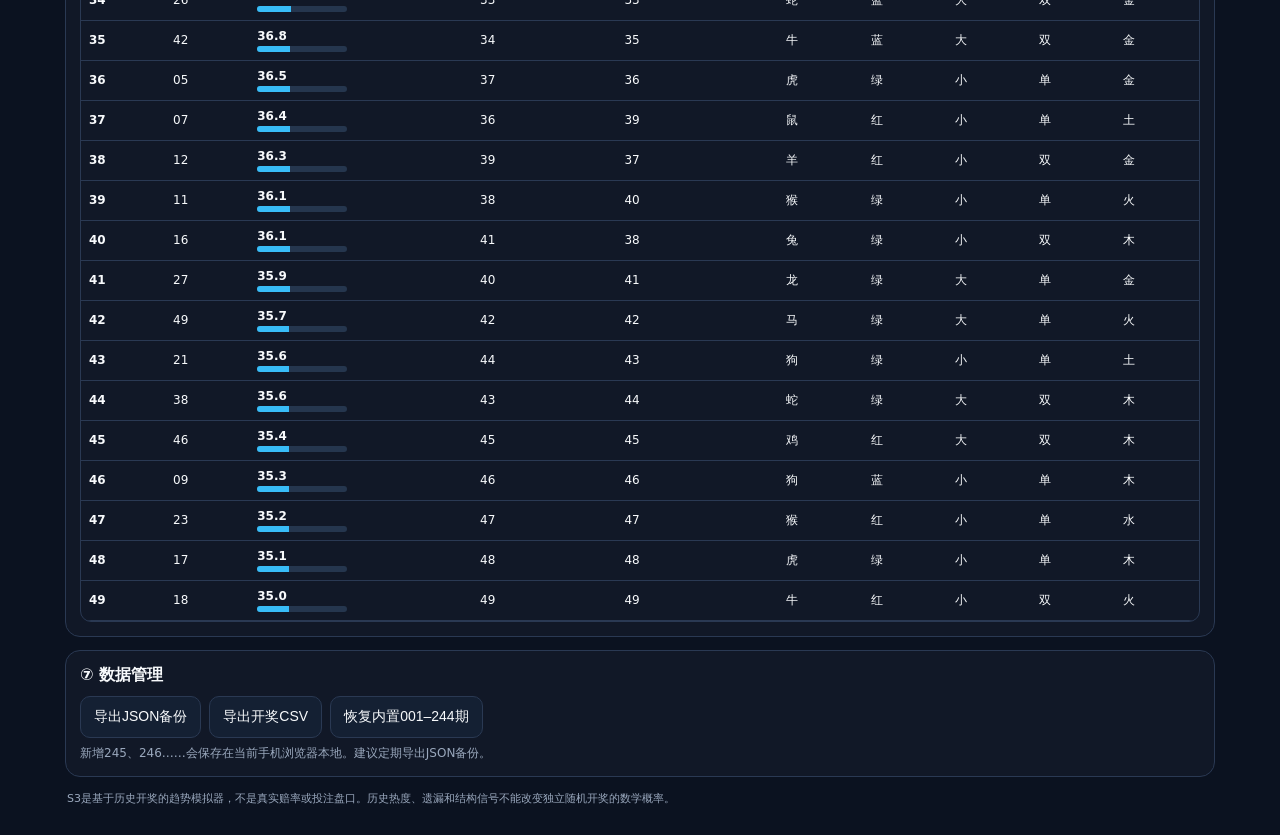
==== commit 33918a9f: "v69: archive first predictions hourly on server, preserve local records" ====
--- a/index.html
+++ b/index.html
@@ -1,9 +1,9 @@
 <!doctype html><html lang="zh-CN"><head><meta charset="utf-8"><meta name="viewport" content="width=device-width,initial-scale=1,viewport-fit=cover"><meta name="theme-color" content="#0b1220"><meta name="robots" content="noindex,nofollow,noarchive,nosnippet,noimageindex"><meta name="referrer" content="no-referrer"><meta http-equiv="Content-Security-Policy" content="default-src 'self'; script-src 'self' 'unsafe-inline' https://cdn.jsdelivr.net; connect-src 'self' https://cdn.jsdelivr.net https://macaumarksix.com https://history.macaumarksix.com; style-src 'self' 'unsafe-inline'; img-src 'self' data:; font-src 'self' data:; object-src 'none'; base-uri 'none'; form-action 'self'; upgrade-insecure-requests"><title>808 S4.6</title><style>body{margin:0;background:#0b1220;color:#fff;font-family:-apple-system,system-ui,sans-serif;display:grid;place-items:center;min-height:100vh}.box{text-align:center;padding:24px}small{color:#9aa8bd}</style></head><body><div class="box"><b>808 S4.6 正在加载…</b><br><small>固定规则观察 · 随机对照 · 近期表现</small></div><script>
-(async()=>{try{window.__S44_BUILD='v68';
-let b64='';for(let i=0;i<5;i++)b64+=await (await fetch('./p'+i+'.txt?v=68')).text();const bin=atob(b64.trim()),u=new Uint8Array(bin.length);for(let i=0;i<bin.length;i++)u[i]=bin.charCodeAt(i);let html;if('DecompressionStream'in window){const ds=new DecompressionStream('gzip');html=await new Response(new Blob([u]).stream().pipeThrough(ds)).text();}else{await new Promise((ok,fail)=>{const s=document.createElement('script');s.src='https://cdn.jsdelivr.net/npm/pako@2.1.0/dist/pako.min.js';s.onload=ok;s.onerror=fail;document.head.appendChild(s)});html=new TextDecoder().decode(window.pako.ungzip(u));}
+(async()=>{try{window.__S44_BUILD='v69';
+let b64='';for(let i=0;i<5;i++)b64+=await (await fetch('./p'+i+'.txt?v=69')).text();const bin=atob(b64.trim()),u=new Uint8Array(bin.length);for(let i=0;i<bin.length;i++)u[i]=bin.charCodeAt(i);let html;if('DecompressionStream'in window){const ds=new DecompressionStream('gzip');html=await new Response(new Blob([u]).stream().pipeThrough(ds)).text();}else{await new Promise((ok,fail)=>{const s=document.createElement('script');s.src='https://cdn.jsdelivr.net/npm/pako@2.1.0/dist/pako.min.js';s.onload=ok;s.onerror=fail;document.head.appendChild(s)});html=new TextDecoder().decode(window.pako.ungzip(u));}
 const mark='const BUILTIN = ';const a=html.indexOf(mark);if(a>=0){const b=html.indexOf(';',a);if(b>a){try{let arr=JSON.parse(html.slice(a+mark.length,b));arr=arr.filter(x=>x.period!==245);arr.push({period:245,regular:[22,23,14,2,13,38],special:18});arr.sort((x,y)=>x.period-y.period);html=html.slice(0,a+mark.length)+JSON.stringify(arr)+html.slice(b);}catch(_){}}}
 const sec='<meta name="robots" content="noindex,nofollow,noarchive,nosnippet,noimageindex"><meta name="referrer" content="no-referrer"><meta http-equiv="Content-Security-Policy" content="default-src \'self\'; script-src \'self\' \'unsafe-inline\' https://cdn.jsdelivr.net; connect-src \'self\' https://cdn.jsdelivr.net https://macaumarksix.com https://history.macaumarksix.com; style-src \'self\' \'unsafe-inline\'; img-src \'self\' data:; font-src \'self\' data:; object-src \'none\'; base-uri \'none\'; form-action \'self\'; upgrade-insecure-requests">';html=html.replace(/<head([^>]*)>/i,'<head$1>'+sec);
 html=html.replaceAll('standalone_s3_draws_v1','standalone_s3_draws_v2');html=html.replace(/<title>[^<]*<\/title>/i,'<title>808 S4.6</title>');
-let core=await (await fetch('./s42.js?v=68')).text();core=core.replace('setTimeout(render,450);setInterval(watch,1800);','');const addon43=await (await fetch('./s43.js?v=68')).text();const addonState=await (await fetch('./s44state.js?v=68')).text();const addon44=await (await fetch('./s44simple.js?v=68')).text();const addon45=await (await fetch('./s45.js?v=68')).text();const addon46=await (await fetch('./s46.js?v=68')).text();const addonExperiment=await (await fetch('./experiment-core.js?v=68')).text();const addonExperimentUI=await (await fetch('./experiment-ui.js?v=68')).text();const addonLedger=(await (await fetch('./audit-ledger.js?v=68')).text())+'\n'+(await (await fetch('./prediction-audit.js?v=68')).text());const addonM=await (await fetch('./runtime-migrate.js?v=68')).text();const addonSync=await (await fetch('./auto-sync.js?v=68')).text();const addonTitle=await (await fetch('./title808.js?v=68')).text();const cj=core.lastIndexOf('})();');if(cj<0)throw new Error('找不到S4核心结束位置');core=core.slice(0,cj)+'\n'+addon43+'\n'+addonState+'\n'+addon44+'\n'+addon45+'\n'+addon46+'\n'+addonExperiment+'\n'+addonLedger+'\n'+addonExperimentUI+'\n'+addonM+'\n'+addonSync+'\n'+addonTitle+'\n'+core.slice(cj);const cut=html.lastIndexOf('})();');if(cut<0)throw new Error('找不到S3计算核心结束位置');html=html.slice(0,cut)+'\n'+core+'\n'+html.slice(cut);
+let core=await (await fetch('./s42.js?v=69')).text();core=core.replace('setTimeout(render,450);setInterval(watch,1800);','');const addon43=await (await fetch('./s43.js?v=69')).text();const addonState=await (await fetch('./s44state.js?v=69')).text();const addon44=await (await fetch('./s44simple.js?v=69')).text();const addon45=await (await fetch('./s45.js?v=69')).text();const addon46=await (await fetch('./s46.js?v=69')).text();const addonExperiment=await (await fetch('./experiment-core.js?v=69')).text();const addonExperimentUI=await (await fetch('./experiment-ui.js?v=69')).text();const addonLedger=(await (await fetch('./audit-ledger.js?v=69')).text())+'\n'+(await (await fetch('./server-audit.js?v=69')).text())+'\n'+(await (await fetch('./prediction-audit.js?v=69')).text());const addonM=await (await fetch('./runtime-migrate.js?v=69')).text();const addonSync=await (await fetch('./auto-sync.js?v=69')).text();const addonTitle=await (await fetch('./title808.js?v=69')).text();const cj=core.lastIndexOf('})();');if(cj<0)throw new Error('找不到S4核心结束位置');core=core.slice(0,cj)+'\n'+addon43+'\n'+addonState+'\n'+addon44+'\n'+addon45+'\n'+addon46+'\n'+addonExperiment+'\n'+addonLedger+'\n'+addonExperimentUI+'\n'+addonM+'\n'+addonSync+'\n'+addonTitle+'\n'+core.slice(cj);const cut=html.lastIndexOf('})();');if(cut<0)throw new Error('找不到S3计算核心结束位置');html=html.slice(0,cut)+'\n'+core+'\n'+html.slice(cut);
 document.open();document.write(html);document.close();}catch(e){document.body.innerHTML='<div class="box"><b>加载失败</b><br><small>'+e.message+'</small></div>'}})();
 </script></body></html>
